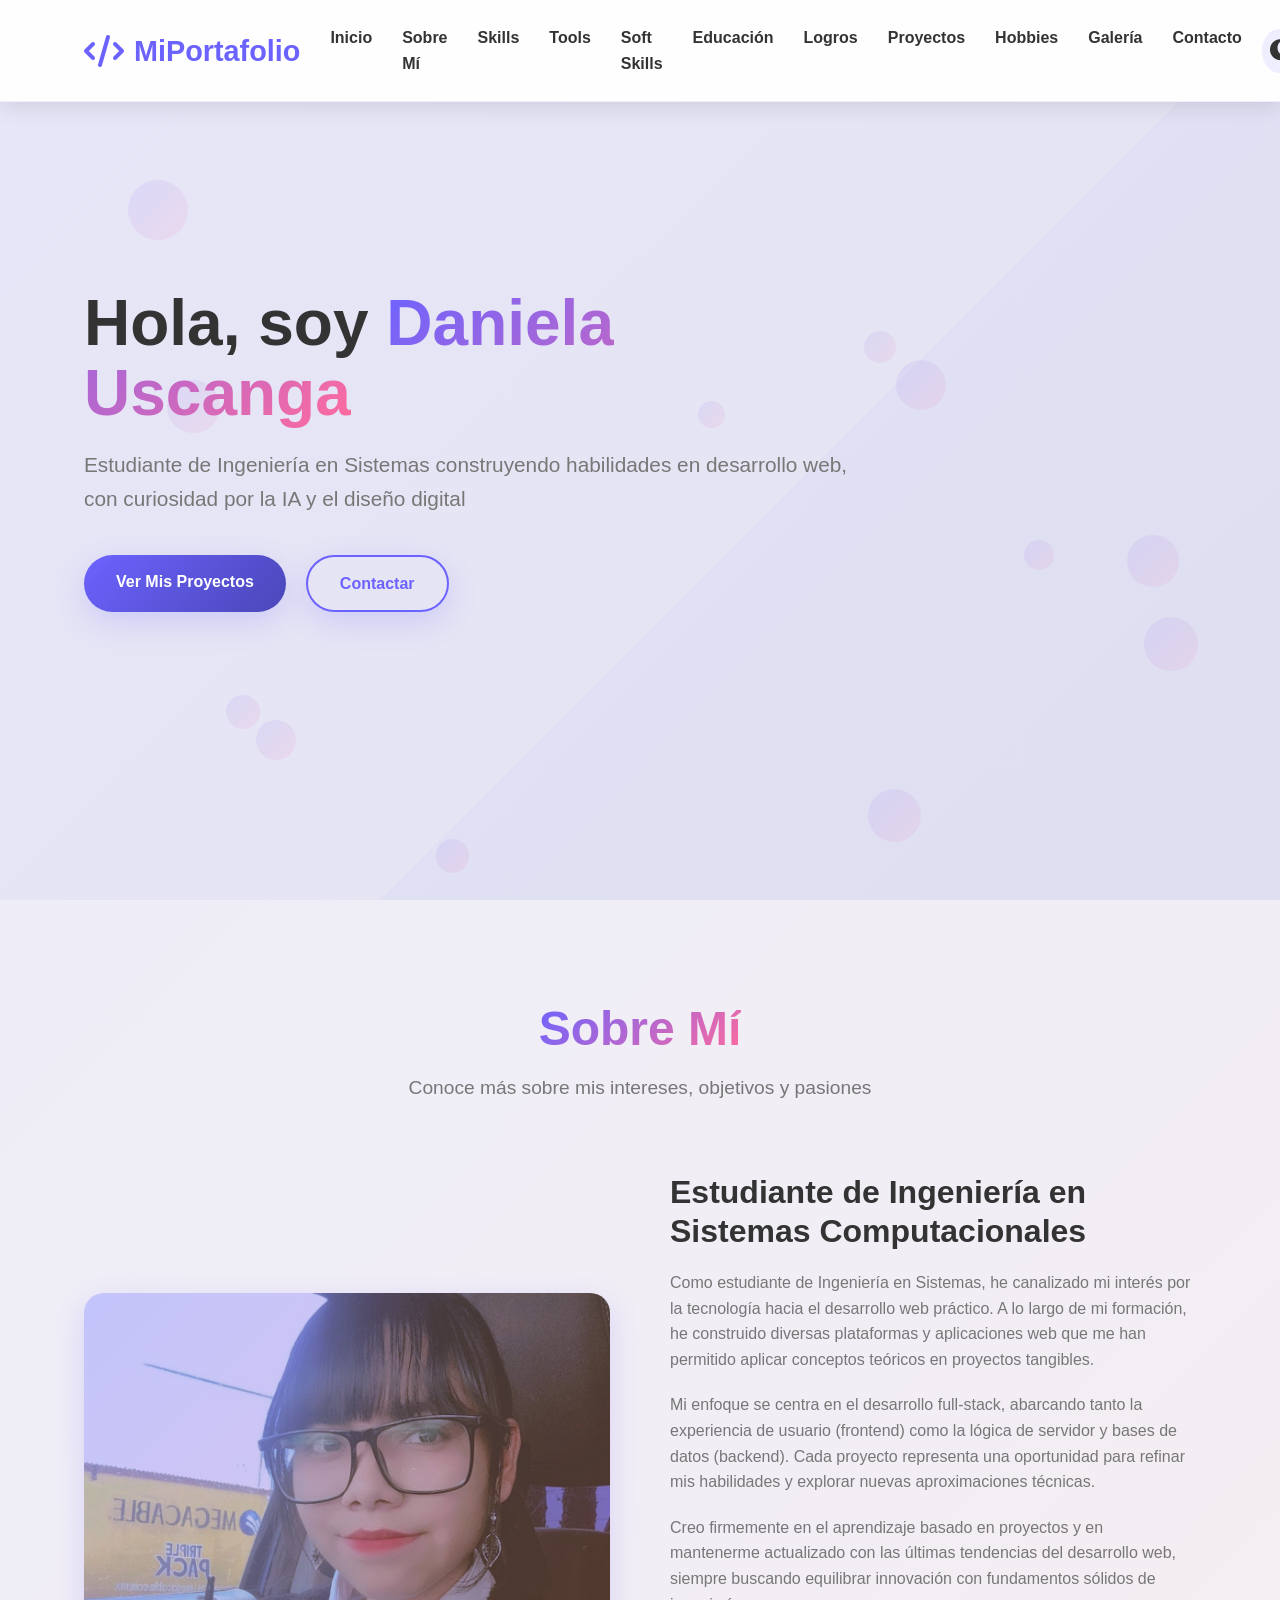
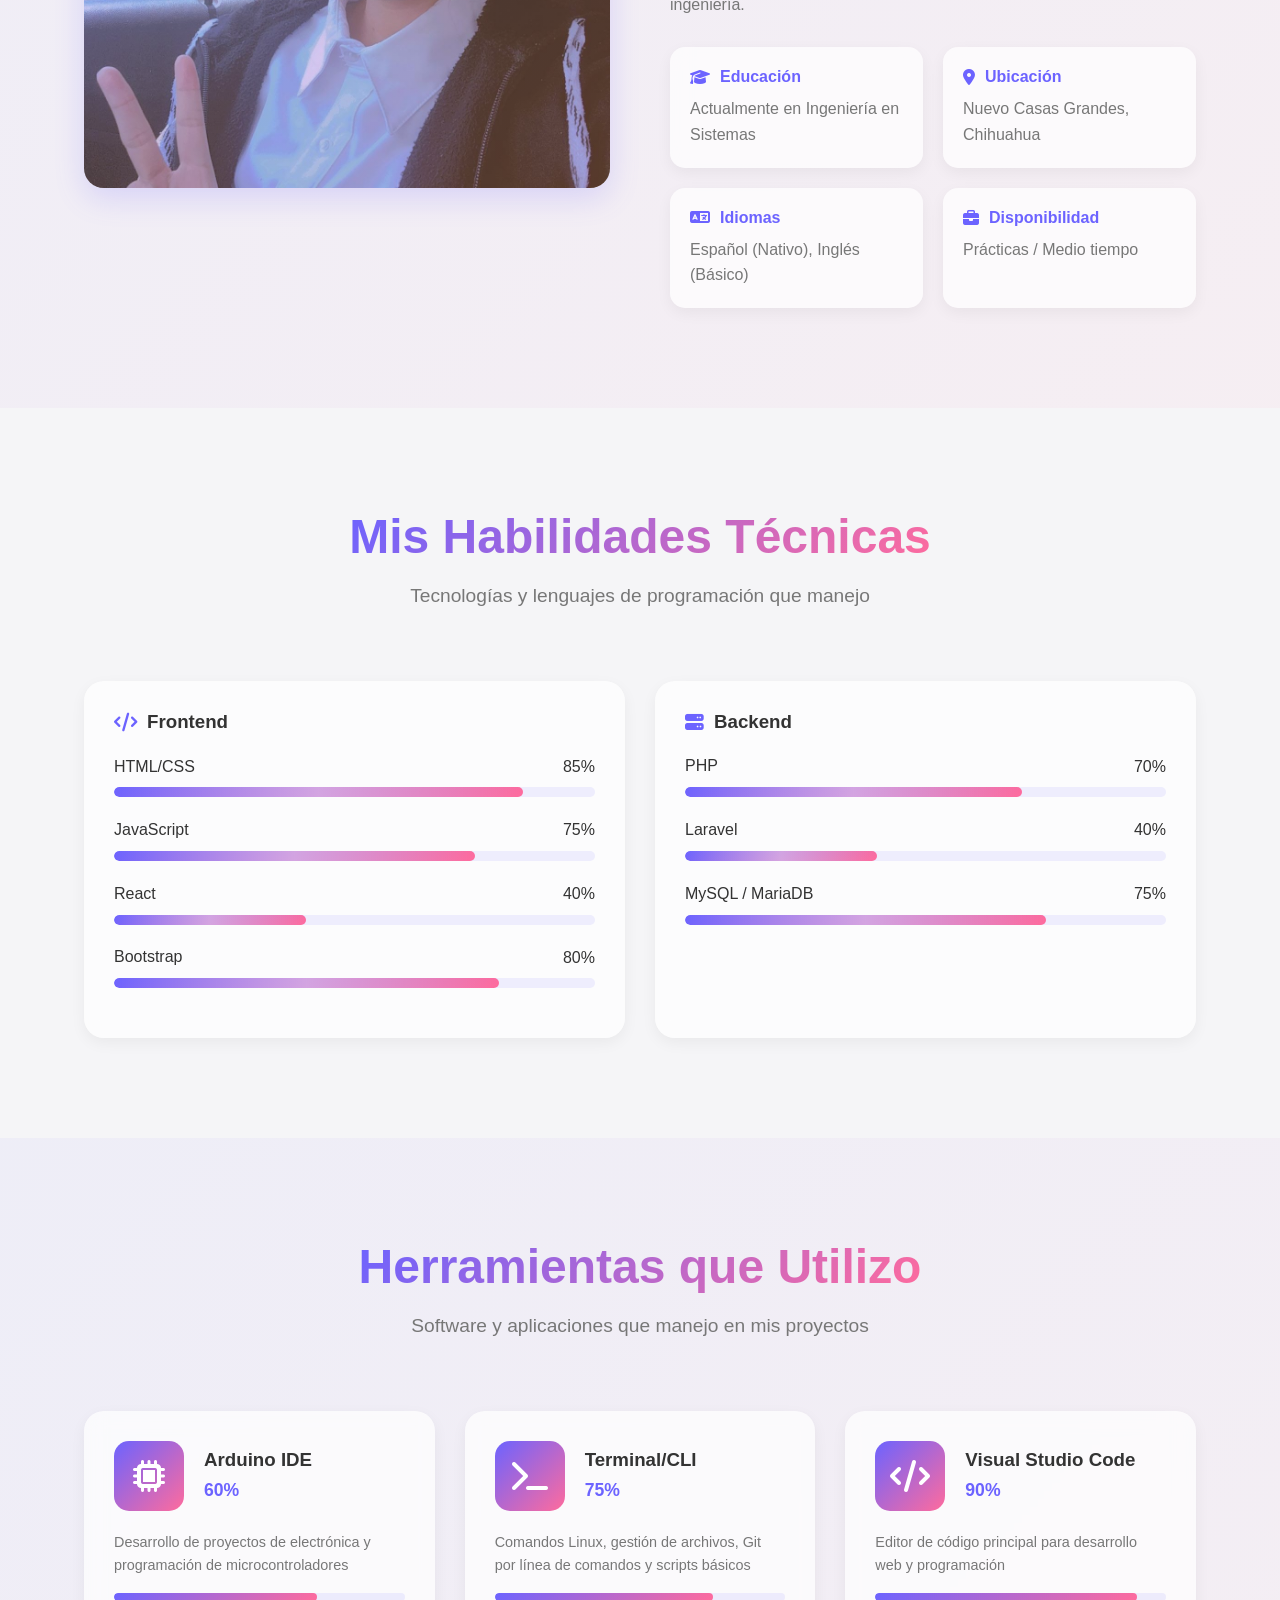
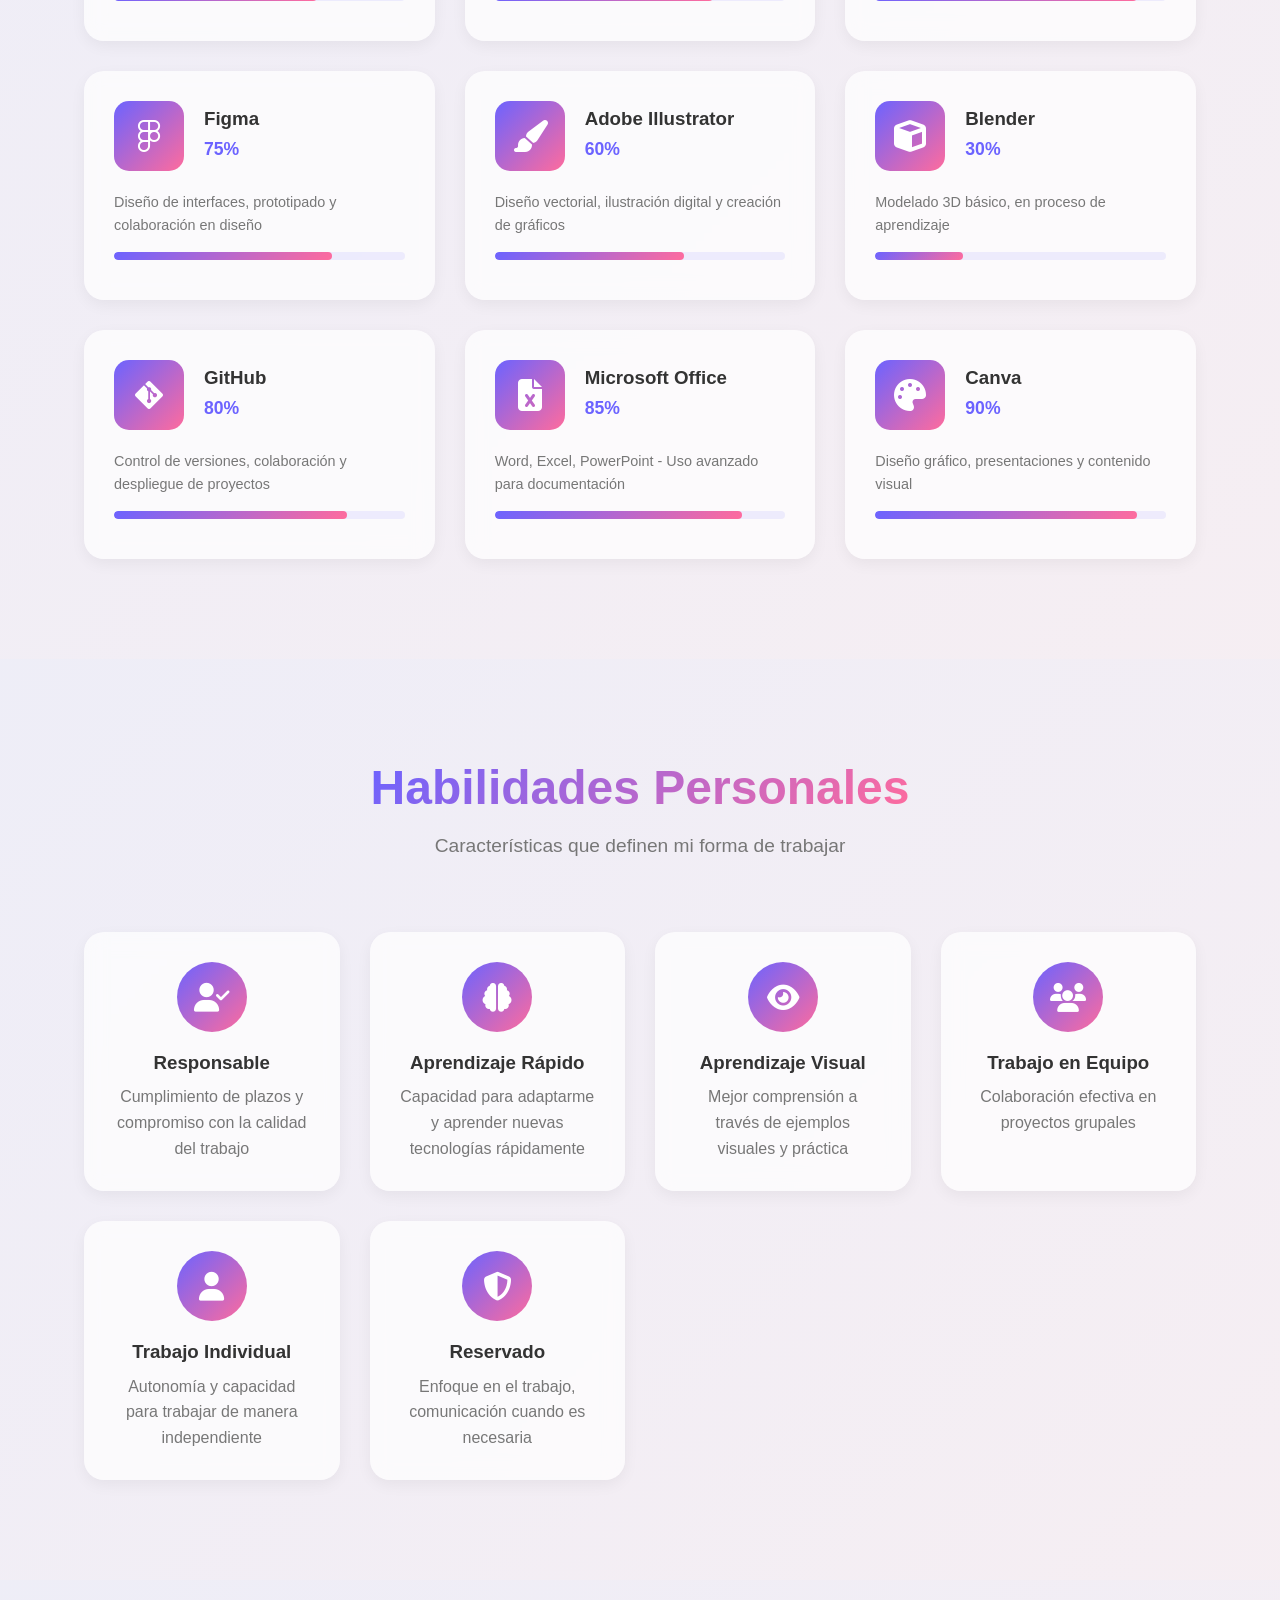
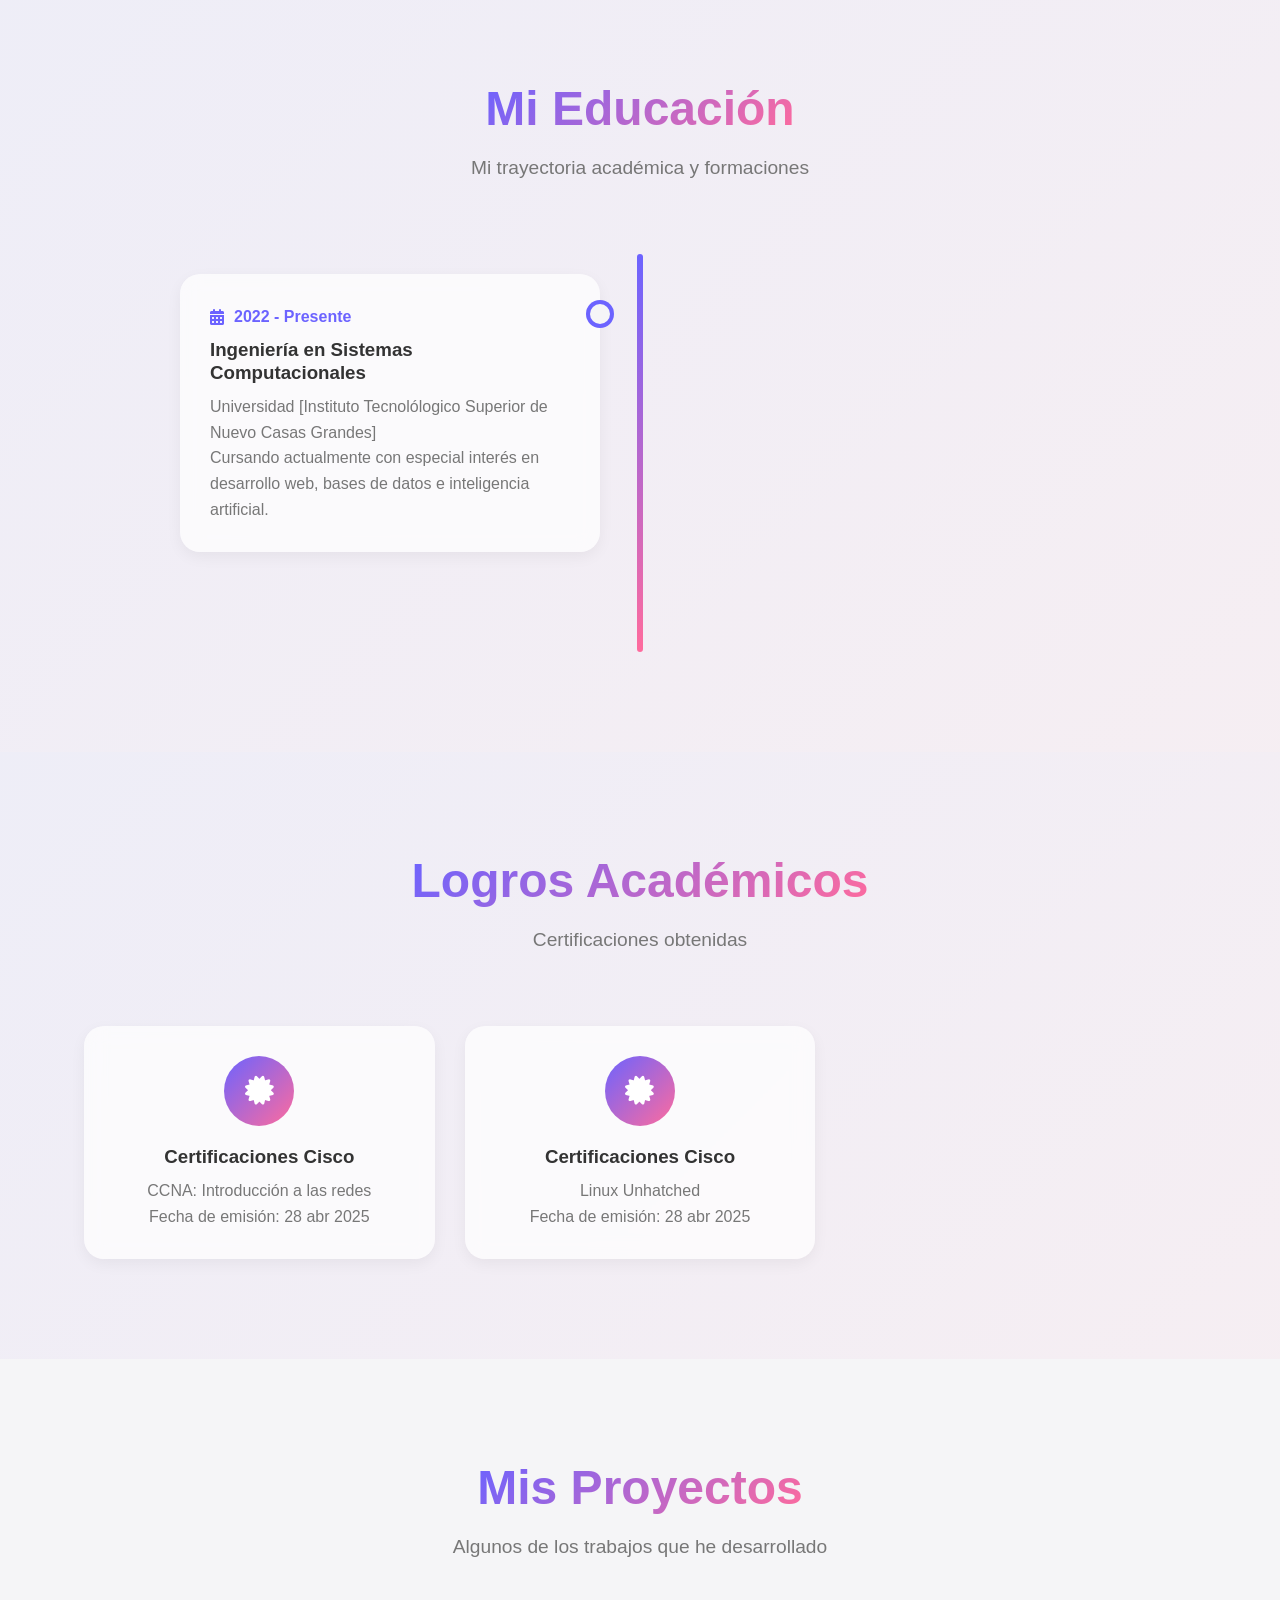
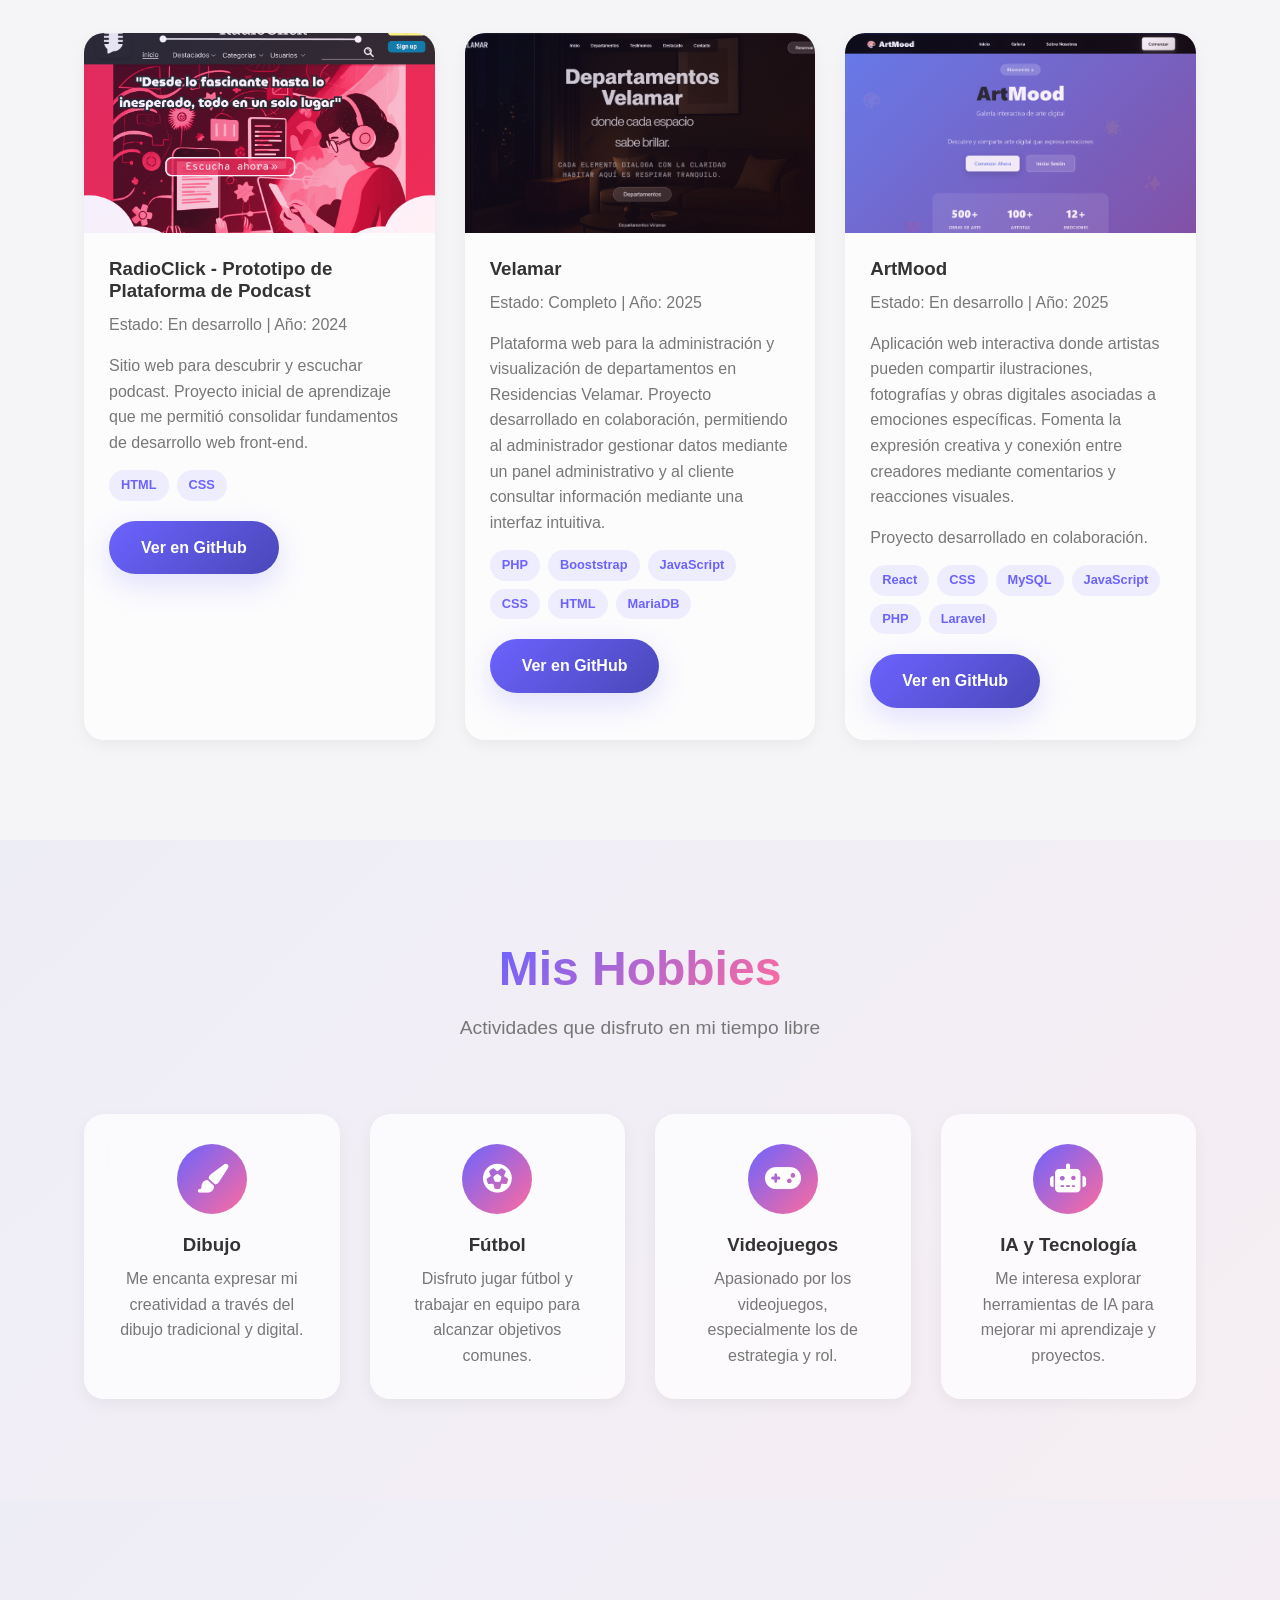
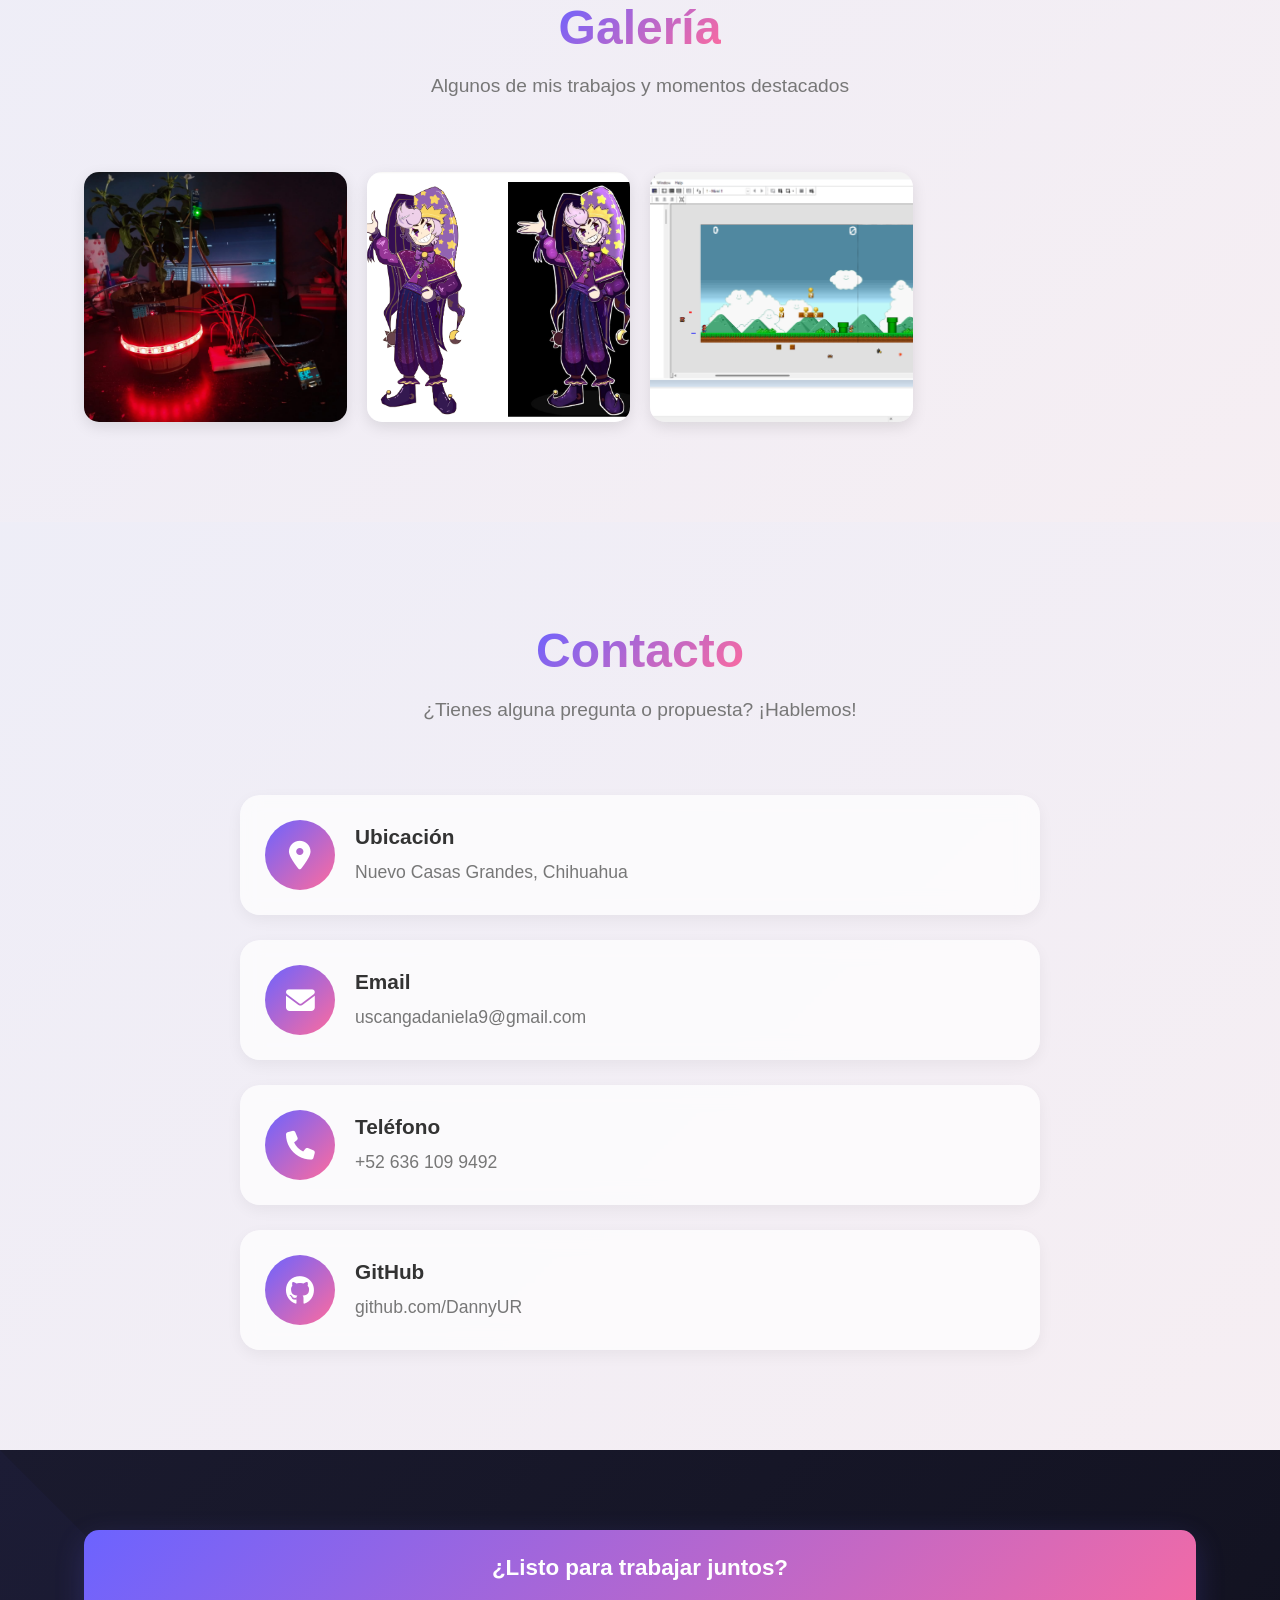
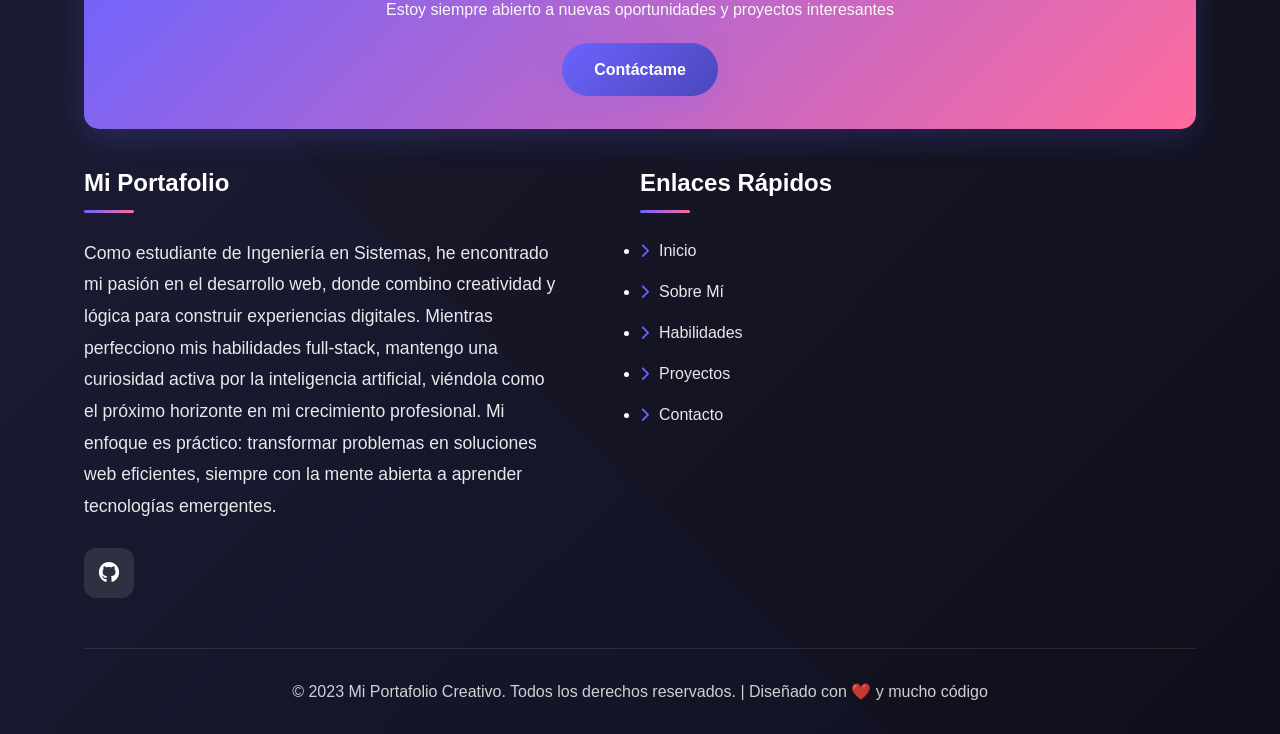
==== index.html @ 0ed35e41 "Portafolio" ====
<!DOCTYPE html>
<html lang="es">

<head>
    <meta charset="UTF-8">
    <meta name="viewport" content="width=device-width, initial-scale=1.0">
    <title>Mi Portafolio Creativo</title>
    <link rel="stylesheet" href="https://cdnjs.cloudflare.com/ajax/libs/font-awesome/6.4.0/css/all.min.css">
    <link rel="stylesheet" href="style.css">
</head>

<body data-theme="light">
    <!-- Header -->
    <header>
        <div class="container">
            <nav class="navbar">
                <a href="#inicio" class="logo">
                    <i class="fas fa-code"></i>
                    MiPortafolio
                </a>
                <div class="menu-toggle">
                    <i class="fas fa-bars"></i>
                </div>
                <ul class="nav-links">
                    <li><a href="#inicio">Inicio</a></li>
                    <li><a href="#sobre-mi">Sobre Mí</a></li>
                    <li><a href="#habilidades">Skills</a></li> 
                    <li><a href="#herramientas">Tools</a></li> 
                    <li><a href="#habilidades-personales">Soft Skills</a></li> 
                    <li><a href="#educacion">Educación</a></li>
                    <li><a href="#logros">Logros</a></li>
                    <li><a href="#proyectos">Proyectos</a></li>
                    <li><a href="#hobbies">Hobbies</a></li>
                    <li><a href="#galeria">Galería</a></li>
                    <li><a href="#contacto">Contacto</a></li>
                </ul>
                <button class="theme-toggle" id="themeToggle">
                    <i class="fas fa-moon"></i>
                </button>
            </nav>
        </div>
    </header>

    <!-- Hero Section -->
    <section id="inicio" class="hero">
        <div class="container">
            <div class="hero-content">
                <h1>Hola, soy <span>Daniela Uscanga</span></h1>
                <p>Estudiante de Ingeniería en Sistemas construyendo habilidades en desarrollo web, con curiosidad por
                    la IA y el diseño digital</p>
                <div class="hero-btns">
                    <a href="#proyectos" class="btn">Ver Mis Proyectos</a>
                    <a href="#contacto" class="btn btn-outline">Contactar</a>
                </div>
            </div>
        </div>
        <div class="floating-elements">
            <div class="floating-element"></div>
            <div class="floating-element"></div>
            <div class="floating-element"></div>
            <div class="floating-element"></div>
        </div>
    </section>

    <!-- About Section -->
    <section id="sobre-mi" class="about">
        <div class="container">
            <div class="section-title">
                <h2>Sobre Mí</h2>
                <p>Conoce más sobre mis intereses, objetivos y pasiones</p>
            </div>
            <div class="about-content">
                <div class="about-img">
                    <img src="./img/Perfil.jpeg" alt="Foto de perfil">
                </div>
                <div class="about-text">
                    <h3>Estudiante de Ingeniería en Sistemas Computacionales</h3>
                    <p>Como estudiante de Ingeniería en Sistemas, he canalizado mi interés por la tecnología
                        hacia el desarrollo web práctico. A lo largo de mi formación, he construido diversas
                        plataformas y aplicaciones web que me han permitido aplicar conceptos teóricos
                        en proyectos tangibles.</p>
                    <p>Mi enfoque se centra en el desarrollo full-stack, abarcando tanto la experiencia
                        de usuario (frontend) como la lógica de servidor y bases de datos (backend).
                        Cada proyecto representa una oportunidad para refinar mis habilidades y explorar
                        nuevas aproximaciones técnicas.</p>
                    <p>Creo firmemente en el aprendizaje basado en proyectos y en mantenerme actualizado
                        con las últimas tendencias del desarrollo web, siempre buscando equilibrar innovación
                        con fundamentos sólidos de ingeniería.</p>

                    <div class="about-details">
                        <div class="detail-item">
                            <h4><i class="fas fa-graduation-cap"></i> Educación</h4>
                            <p>Actualmente en Ingeniería en Sistemas</p>
                        </div>
                        <div class="detail-item">
                            <h4><i class="fas fa-map-marker-alt"></i> Ubicación</h4>
                            <p>Nuevo Casas Grandes, Chihuahua</p>
                        </div>
                        <div class="detail-item">
                            <h4><i class="fas fa-language"></i> Idiomas</h4>
                            <p>Español (Nativo), Inglés (Básico)</p>
                        </div>
                        <div class="detail-item">
                            <h4><i class="fas fa-briefcase"></i> Disponibilidad</h4>
                            <p>Prácticas / Medio tiempo</p>
                        </div>
                    </div>
                </div>
            </div>
        </div>
    </section>

    <!-- Skills Section -->
    <section id="habilidades" class="skills">
        <div class="container">
            <div class="section-title">
                <h2>Mis Habilidades Técnicas</h2>
                <p>Tecnologías y lenguajes de programación que manejo</p>
            </div>
            <div class="skills-content">
                <div class="skills-category">
                    <h3><i class="fas fa-code"></i> Frontend</h3>
                    <div class="skill-item">
                        <div class="skill-name">
                            <span>HTML/CSS</span>
                            <span>85%</span>
                        </div>
                        <div class="skill-bar">
                            <div class="skill-progress" data-width="85"></div>
                        </div>
                    </div>
                    <div class="skill-item">
                        <div class="skill-name">
                            <span>JavaScript</span>
                            <span>75%</span>
                        </div>
                        <div class="skill-bar">
                            <div class="skill-progress" data-width="75"></div>
                        </div>
                    </div>
                    <div class="skill-item">
                        <div class="skill-name">
                            <span>React</span>
                            <span>40%</span>
                        </div>
                        <div class="skill-bar">
                            <div class="skill-progress" data-width="40"></div>
                        </div>
                    </div>
                    <div class="skill-item">
                        <div class="skill-name">
                            <span>Bootstrap</span>
                            <span>80%</span>
                        </div>
                        <div class="skill-bar">
                            <div class="skill-progress" data-width="80"></div>
                        </div>
                    </div>
                </div>

                <div class="skills-category">
                    <h3><i class="fas fa-server"></i> Backend</h3>
                    <div class="skill-item">
                        <div class="skill-name">
                            <span>PHP</span>
                            <span>70%</span>
                        </div>
                        <div class="skill-bar">
                            <div class="skill-progress" data-width="70"></div>
                        </div>
                    </div>
                    <div class="skill-item">
                        <div class="skill-name">
                            <span>Laravel</span>
                            <span>40%</span>
                        </div>
                        <div class="skill-bar">
                            <div class="skill-progress" data-width="40"></div>
                        </div>
                    </div>
                    <div class="skill-item">
                        <div class="skill-name">
                            <span>MySQL / MariaDB</span>
                            <span>75%</span>
                        </div>
                        <div class="skill-bar">
                            <div class="skill-progress" data-width="75"></div>
                        </div>
                    </div>
                </div>
            </div>
        </div>
    </section>

    <!-- Tools Section -->
    <section id="herramientas" class="tools">
        <div class="container">
            <div class="section-title">
                <h2>Herramientas que Utilizo</h2>
                <p>Software y aplicaciones que manejo en mis proyectos</p>
            </div>
            <div class="tools-grid">

                <div class="tool-card">
                    <div class="tool-header">
                        <div class="tool-icon">
                            <i class="fas fa-microchip"></i>
                        </div>
                        <div class="tool-info">
                            <h3>Arduino IDE</h3>
                            <div class="tool-percentage">60%</div>
                        </div>
                    </div>
                    <p class="tool-description">Desarrollo de proyectos de electrónica y programación de
                        microcontroladores</p>
                    <div class="tool-skill-bar">
                        <div class="tool-skill-progress" data-width="70"></div>
                    </div>
                </div>

                <div class="tool-card">
                    <div class="tool-header">
                        <div class="tool-icon">
                            <i class="fas fa-terminal"></i>
                        </div>
                        <div class="tool-info">
                            <h3>Terminal/CLI</h3>
                            <div class="tool-percentage">75%</div>
                        </div>
                    </div>
                    <p class="tool-description">Comandos Linux, gestión de archivos, Git por línea de comandos y scripts
                        básicos</p>
                    <div class="tool-skill-bar">
                        <div class="tool-skill-progress" data-width="75"></div>
                    </div>
                </div>

                <div class="tool-card">
                    <div class="tool-header">
                        <div class="tool-icon">
                            <i class="fas fa-code"></i>
                        </div>
                        <div class="tool-info">
                            <h3>Visual Studio Code</h3>
                            <div class="tool-percentage">90%</div>
                        </div>
                    </div>
                    <p class="tool-description">Editor de código principal para desarrollo web y programación</p>
                    <div class="tool-skill-bar">
                        <div class="tool-skill-progress" data-width="90"></div>
                    </div>
                </div>

                <div class="tool-card">
                    <div class="tool-header">
                        <div class="tool-icon">
                            <i class="fab fa-figma"></i>
                        </div>
                        <div class="tool-info">
                            <h3>Figma</h3>
                            <div class="tool-percentage">75%</div>
                        </div>
                    </div>
                    <p class="tool-description">Diseño de interfaces, prototipado y colaboración en diseño</p>
                    <div class="tool-skill-bar">
                        <div class="tool-skill-progress" data-width="75"></div>
                    </div>
                </div>

                <div class="tool-card">
                    <div class="tool-header">
                        <div class="tool-icon">
                            <i class="fas fa-paint-brush"></i>
                        </div>
                        <div class="tool-info">
                            <h3>Adobe Illustrator</h3>
                            <div class="tool-percentage">60%</div>
                        </div>
                    </div>
                    <p class="tool-description">Diseño vectorial, ilustración digital y creación de gráficos</p>
                    <div class="tool-skill-bar">
                        <div class="tool-skill-progress" data-width="65"></div>
                    </div>
                </div>

                <div class="tool-card">
                    <div class="tool-header">
                        <div class="tool-icon">
                            <i class="fas fa-cube"></i>
                        </div>
                        <div class="tool-info">
                            <h3>Blender</h3>
                            <div class="tool-percentage">30%</div>
                        </div>
                    </div>
                    <p class="tool-description">Modelado 3D básico, en proceso de aprendizaje</p>
                    <div class="tool-skill-bar">
                        <div class="tool-skill-progress" data-width="30"></div>
                    </div>
                </div>

                <div class="tool-card">
                    <div class="tool-header">
                        <div class="tool-icon">
                            <i class="fab fa-git-alt"></i>
                        </div>
                        <div class="tool-info">
                            <h3>GitHub</h3>
                            <div class="tool-percentage">80%</div>
                        </div>
                    </div>
                    <p class="tool-description">Control de versiones, colaboración y despliegue de proyectos</p>
                    <div class="tool-skill-bar">
                        <div class="tool-skill-progress" data-width="80"></div>
                    </div>
                </div>

                <div class="tool-card">
                    <div class="tool-header">
                        <div class="tool-icon">
                            <i class="fas fa-file-excel"></i>
                        </div>
                        <div class="tool-info">
                            <h3>Microsoft Office</h3>
                            <div class="tool-percentage">85%</div>
                        </div>
                    </div>
                    <p class="tool-description">Word, Excel, PowerPoint - Uso avanzado para documentación</p>
                    <div class="tool-skill-bar">
                        <div class="tool-skill-progress" data-width="85"></div>
                    </div>
                </div>

                <div class="tool-card">
                    <div class="tool-header">
                        <div class="tool-icon">
                            <i class="fas fa-palette"></i>
                        </div>
                        <div class="tool-info">
                            <h3>Canva</h3>
                            <div class="tool-percentage">90%</div>
                        </div>
                    </div>
                    <p class="tool-description">Diseño gráfico, presentaciones y contenido visual</p>
                    <div class="tool-skill-bar">
                        <div class="tool-skill-progress" data-width="90"></div>
                    </div>
                </div>
            </div>
        </div>
    </section>

    <!-- Personal Skills Section -->
    <section id="habilidades-personales" class="personal-skills">
        <div class="container">
            <div class="section-title">
                <h2>Habilidades Personales</h2>
                <p>Características que definen mi forma de trabajar</p>
            </div>
            <div class="personal-skills-grid">
                <div class="personal-skill-card">
                    <div class="personal-skill-icon">
                        <i class="fas fa-user-check"></i>
                    </div>
                    <h3>Responsable</h3>
                    <p>Cumplimiento de plazos y compromiso con la calidad del trabajo</p>
                </div>
                <div class="personal-skill-card">
                    <div class="personal-skill-icon">
                        <i class="fas fa-brain"></i>
                    </div>
                    <h3>Aprendizaje Rápido</h3>
                    <p>Capacidad para adaptarme y aprender nuevas tecnologías rápidamente</p>
                </div>
                <div class="personal-skill-card">
                    <div class="personal-skill-icon">
                        <i class="fas fa-eye"></i>
                    </div>
                    <h3>Aprendizaje Visual</h3>
                    <p>Mejor comprensión a través de ejemplos visuales y práctica</p>
                </div>
                <div class="personal-skill-card">
                    <div class="personal-skill-icon">
                        <i class="fas fa-users"></i>
                    </div>
                    <h3>Trabajo en Equipo</h3>
                    <p>Colaboración efectiva en proyectos grupales</p>
                </div>
                <div class="personal-skill-card">
                    <div class="personal-skill-icon">
                        <i class="fas fa-user"></i>
                    </div>
                    <h3>Trabajo Individual</h3>
                    <p>Autonomía y capacidad para trabajar de manera independiente</p>
                </div>
                <div class="personal-skill-card">
                    <div class="personal-skill-icon">
                        <i class="fas fa-shield-alt"></i>
                    </div>
                    <h3>Reservado</h3>
                    <p>Enfoque en el trabajo, comunicación cuando es necesaria</p>
                </div>
            </div>
        </div>
    </section>

    <!-- Education Section -->
    <section id="educacion" class="education">
        <div class="container">
            <div class="section-title">
                <h2>Mi Educación</h2>
                <p>Mi trayectoria académica y formaciones</p>
            </div>
            <div class="timeline">
                <div class="timeline-item">
                    <div class="timeline-content">
                        <div class="timeline-date"><i class="fas fa-calendar-alt"></i> 2022 - Presente</div>
                        <h3>Ingeniería en Sistemas Computacionales</h3>
                        <p>Universidad [Instituto Tecnolólogico Superior de Nuevo Casas Grandes]</p>
                        <p>Cursando actualmente con especial interés en desarrollo web, bases de datos
                            e inteligencia artificial.</p>
                    </div>
                </div>
                <div class="timeline-item">

                </div>
                <div class="timeline-item">

                </div>
            </div>
        </div>
    </section>

    <!-- Academic Achievements Section -->
    <section id="logros" class="achievements">
        <div class="container">
            <div class="section-title">
                <h2>Logros Académicos</h2>
                <p>Certificaciones obtenidas</p>
            </div>
            <div class="achievements-grid">
                <div class="achievement-card">
                    <div class="achievement-icon">
                        <i class="fas fa-certificate"></i>
                    </div>
                    <h3>Certificaciones Cisco</h3>
                    <p>CCNA: Introducción a las redes</p>
                    <p>Fecha de emisión: 28 abr 2025</p>
                </div>
                <div class="achievement-card">
                    <div class="achievement-icon">
                        <i class="fas fa-certificate"></i>
                    </div>
                    <h3>Certificaciones Cisco</h3>
                    <p>Linux Unhatched</p>
                    <p>Fecha de emisión: 28 abr 2025</p>
                </div>
            </div>
        </div>
    </section>

    <!-- Projects Section -->
    <section id="proyectos" class="projects">
        <div class="container">
            <div class="section-title">
                <h2>Mis Proyectos</h2>
                <p>Algunos de los trabajos que he desarrollado</p>
            </div>
            <div class="projects-grid">
                <div class="project-card">
                    <div class="project-img">
                        <img src="./img/RadioClick.png" alt="Proyecto 1">
                    </div>
                    <div class="project-content">
                        <h3>RadioClick - Prototipo de Plataforma de Podcast</h3>
                        <p>Estado: En desarrollo | Año: 2024</p>
                        <p>Sitio web para descubrir y escuchar podcast. Proyecto inicial de aprendizaje que me permitió
                            consolidar fundamentos de desarrollo web front-end.</p>
                        <div class="project-tags">
                            <span class="project-tag">HTML</span>
                            <span class="project-tag">CSS</span>
                        </div>
                        <a href="https://github.com/DannyUR/RadioClick" class="btn">Ver en GitHub</a>
                    </div>
                </div>
                <div class="project-card">
                    <div class="project-img">
                        <img src="./img/Velamar.png" alt="Proyecto 2">
                    </div>
                    <div class="project-content">
                        <h3>Velamar</h3>
                        <p>Estado: Completo | Año: 2025 </p>
                        <p>Plataforma web para la administración y visualización de departamentos en Residencias
                            Velamar.
                            Proyecto desarrollado en colaboración, permitiendo al administrador gestionar datos mediante
                            un panel
                            administrativo
                            y al cliente consultar información mediante una interfaz intuitiva.
                        </p>
                        <div class="project-tags">
                            <span class="project-tag">PHP</span>
                            <span class="project-tag">Booststrap</span>
                            <span class="project-tag">JavaScript</span>
                            <span class="project-tag">CSS</span>
                            <span class="project-tag">HTML</span>
                            <span class="project-tag">MariaDB</span>
                        </div>
                        <a href="https://github.com/MagdielD901/velamar" class="btn">Ver en GitHub</a>
                    </div>
                </div>
                <div class="project-card">
                    <div class="project-img">
                        <img src="./img/ArtMood.png" alt="Proyecto 3">
                    </div>
                    <div class="project-content">
                        <h3>ArtMood</h3>
                        <p>Estado: En desarrollo | Año: 2025 </p>
                        <p>Aplicación web interactiva donde artistas pueden compartir ilustraciones, fotografías y obras
                            digitales asociadas a emociones específicas. Fomenta la expresión creativa y conexión entre
                            creadores mediante comentarios y reacciones visuales.</p>
                        <p>Proyecto desarrollado en colaboración.</p>
                        <div class="project-tags">
                            <span class="project-tag">React</span>
                            <span class="project-tag">CSS</span>
                            <span class="project-tag">MySQL</span>
                            <span class="project-tag">JavaScript</span>
                            <span class="project-tag">PHP</span>
                            <span class="project-tag">Laravel</span>
                        </div>
                        <a href="https://github.com/DannyUR/ArtMood" class="btn">Ver en GitHub</a>
                    </div>
                </div>
            </div>
        </div>
    </section>

    <!-- Hobbies Section -->
    <section id="hobbies" class="hobbies">
        <div class="container">
            <div class="section-title">
                <h2>Mis Hobbies</h2>
                <p>Actividades que disfruto en mi tiempo libre</p>
            </div>
            <div class="hobbies-grid">
                <div class="hobby-card">
                    <div class="hobby-icon">
                        <i class="fas fa-paint-brush"></i>
                    </div>
                    <h3>Dibujo</h3>
                    <p>Me encanta expresar mi creatividad a través del dibujo tradicional y digital.</p>
                </div>
                <div class="hobby-card">
                    <div class="hobby-icon">
                        <i class="fas fa-futbol"></i>
                    </div>
                    <h3>Fútbol</h3>
                    <p>Disfruto jugar fútbol y trabajar en equipo para alcanzar objetivos comunes.</p>
                </div>
                <div class="hobby-card">
                    <div class="hobby-icon">
                        <i class="fas fa-gamepad"></i>
                    </div>
                    <h3>Videojuegos</h3>
                    <p>Apasionado por los videojuegos, especialmente los de estrategia y rol.</p>
                </div>
                <div class="hobby-card">
                    <div class="hobby-icon">
                        <i class="fas fa-robot"></i>
                    </div>
                    <h3>IA y Tecnología</h3>
                    <p>Me interesa explorar herramientas de IA para mejorar mi aprendizaje y proyectos.</p>
                </div>
            </div>
        </div>
    </section>

    <!-- Gallery Section -->
    <section id="galeria" class="gallery">
        <div class="container">
            <div class="section-title">
                <h2>Galería</h2>
                <p>Algunos de mis trabajos y momentos destacados</p>
            </div>
            <div class="gallery-grid">
                <div class="gallery-item">
                    <img src="./img/MacetaInteligente.png" alt="Proyecto 1">
                    <div class="gallery-overlay">
                        <h3>Maceta Inteligente</h3>
                        <p>Prototipo de maceta inteligente con Arduino</p>
                    </div>
                </div>
                <div class="gallery-item">
                    <img src="./img/AdobeIllustrator.png" alt="Proyecto 2">
                    <div class="gallery-overlay">
                        <h3>Adobe Illustrator</h3>
                        <p>Vectoriza tu Personaje Favorito en Adobe Illustrator</p>
                    </div>
                </div>
                <div class="gallery-item">
                    <img src="./img/Plataforma.png" alt="Proyecto 3">
                    <div class="gallery-overlay">
                        <h3>Clickteam Fusion 2.5 developer</h3>
                        <p>Crear un Juego de Plataforma con Fusion 2.5</p>
                    </div>
                </div>
            </div>
        </div>
    </section>

    <!-- Contact Section -->
    <section id="contacto" class="contact">
        <div class="container">
            <div class="section-title">
                <h2>Contacto</h2>
                <p>¿Tienes alguna pregunta o propuesta? ¡Hablemos!</p>
            </div>
            <div class="contact-content">
                <div class="contact-info">
                    <div class="contact-item">
                        <div class="contact-icon">
                            <i class="fas fa-map-marker-alt"></i>
                        </div>
                        <div class="contact-details">
                            <h3>Ubicación</h3>
                            <p>Nuevo Casas Grandes, Chihuahua</p>
                        </div>
                    </div>
                    <div class="contact-item">
                        <div class="contact-icon">
                            <i class="fas fa-envelope"></i>
                        </div>
                        <div class="contact-details">
                            <h3>Email</h3>
                            <p>uscangadaniela9@gmail.com</p>
                        </div>
                    </div>
                    <div class="contact-item">
                        <div class="contact-icon">
                            <i class="fas fa-phone"></i>
                        </div>
                        <div class="contact-details">
                            <h3>Teléfono</h3>
                            <p>+52 636 109 9492</p>
                        </div>
                    </div>
                    <div class="contact-item">
                        <div class="contact-icon">
                            <i class="fab fa-github"></i>
                        </div>
                        <div class="contact-details">
                            <h3>GitHub</h3>
                            <p>github.com/DannyUR</p>
                        </div>
                    </div>
                </div>
            </div>
        </div>
    </section>

    <!-- Footer - Nuevo Diseño -->
    <footer>
        <div class="container">
            <div class="footer-cta">
                <h3>¿Listo para trabajar juntos?</h3>
                <p>Estoy siempre abierto a nuevas oportunidades y proyectos interesantes</p>
                <a href="#contacto" class="btn">Contáctame</a>
            </div>

            <div class="footer-content">
                <div class="footer-column footer-about">
                    <h3>Mi Portafolio</h3>
                    <p>Como estudiante de Ingeniería en Sistemas, he encontrado mi pasión en el desarrollo web,
                        donde combino creatividad y lógica para construir experiencias digitales.
                        Mientras perfecciono mis habilidades full-stack, mantengo una curiosidad activa
                        por la inteligencia artificial, viéndola como el próximo horizonte en mi crecimiento
                        profesional.

                        Mi enfoque es práctico: transformar problemas en soluciones web eficientes,
                        siempre con la mente abierta a aprender tecnologías emergentes.</p>
                    <div class="social-links">
                        <a href="https://github.com/DannyUR" class="social-link"><i class="fab fa-github"></i></a>
                    </div>
                </div>

                <div class="footer-column">
                    <h3>Enlaces Rápidos</h3>
                    <ul class="footer-links">
                        <li><a href="#inicio"><i class="fas fa-chevron-right"></i> Inicio</a></li>
                        <li><a href="#sobre-mi"><i class="fas fa-chevron-right"></i> Sobre Mí</a></li>
                        <li><a href="#habilidades"><i class="fas fa-chevron-right"></i> Habilidades</a></li>
                        <li><a href="#proyectos"><i class="fas fa-chevron-right"></i> Proyectos</a></li>
                        <li><a href="#contacto"><i class="fas fa-chevron-right"></i> Contacto</a></li>
                    </ul>
                </div>
            </div>

            <div class="copyright">
                <p>&copy; 2023 Mi Portafolio Creativo. Todos los derechos reservados. | Diseñado con ❤️ y mucho código
                </p>
            </div>
        </div>
    </footer>

    <script src="script.js"></script>
</body>

</html>
---- style.css ----
:root {
    --primary: #6C63FF;
    --primary-light: #8A84FF;
    --primary-dark: #5752D4;
    --secondary: #4A47B8;
    --accent: #FF6B9D;
    --dark: #1A1A2E;
    --darker: #0F0F1B;
    --light: #F5F5F7;
    --text: #333;
    --text-light: #777;
    --transition: all 0.4s cubic-bezier(0.175, 0.885, 0.32, 1.275);
    --shadow: 0 10px 30px rgba(108, 99, 255, 0.2);
    --glow: 0 0 20px rgba(108, 99, 255, 0.4);
}

[data-theme="dark"] {
    --light: #1A1A2E;
    --dark: #F5F5F7;
    --darker: #E5E5E7;
    --text: #F5F5F7;
    --text-light: #B8B8B8;
    --shadow: 0 10px 30px rgba(0, 0, 0, 0.3);
}

* {
    margin: 0;
    padding: 0;
    box-sizing: border-box;
}

html {
    scroll-behavior: smooth;
}

body {
    font-family: 'Segoe UI', Tahoma, Geneva, Verdana, sans-serif;
    line-height: 1.6;
    color: var(--text);
    background-color: var(--light);
    overflow-x: hidden;
    transition: background-color 0.5s ease, color 0.5s ease;
}

.container {
    width: 90%;
    max-width: 1200px;
    margin: 0 auto;
    padding: 0 20px;
}

section {
    padding: 100px 0;
    position: relative;
}

h1, h2, h3, h4 {
    font-weight: 700;
    line-height: 1.2;
}

.btn {
    display: inline-block;
    padding: 14px 32px;
    background: linear-gradient(135deg, var(--primary), var(--secondary));
    color: white;
    border: none;
    border-radius: 50px;
    font-weight: 600;
    cursor: pointer;
    transition: var(--transition);
    text-decoration: none;
    box-shadow: var(--shadow);
    position: relative;
    overflow: hidden;
}

.btn:hover {
    transform: translateY(-5px);
    box-shadow: 0 15px 30px rgba(108, 99, 255, 0.4);
}

.btn::after {
    content: '';
    position: absolute;
    top: 0;
    left: 0;
    width: 100%;
    height: 100%;
    background: linear-gradient(135deg, var(--primary-light), var(--primary-dark));
    opacity: 0;
    transition: var(--transition);
    z-index: -1;
}

.btn:hover::after {
    opacity: 1;
}

.section-title {
    text-align: center;
    margin-bottom: 70px;
    position: relative;
}

.section-title h2 {
    font-size: 3rem;
    margin-bottom: 15px;
    background: linear-gradient(135deg, var(--primary), var(--accent));
    -webkit-background-clip: text;
    -webkit-text-fill-color: transparent;
    display: inline-block;
}

.section-title p {
    font-size: 1.2rem;
    color: var(--text-light);
    max-width: 600px;
    margin: 0 auto;
}

/* Header Mejorado */
header {
    position: fixed;
    top: 0;
    left: 0;
    width: 100%;
    z-index: 1000;
    background-color: rgba(255, 255, 255, 0.98);
    backdrop-filter: blur(10px);
    box-shadow: 0 5px 20px rgba(0, 0, 0, 0.1);
    transition: var(--transition);
    border-bottom: 1px solid rgba(108, 99, 255, 0.1);
}

[data-theme="dark"] header {
    background-color: rgba(30, 30, 50, 0.98) !important;
    border-bottom: 1px solid rgba(108, 99, 255, 0.2);
}

[data-theme="dark"] .navbar {
    color: var(--text) !important;
}

[data-theme="dark"] .nav-links a {
    color: var(--text) !important;
}

[data-theme="dark"] .nav-links a:hover {
    color: var(--primary) !important;
}

[data-theme="dark"] .theme-toggle {
    color: var(--text) !important;
    background: rgba(108, 99, 255, 0.2);
}

[data-theme="dark"] .logo {
    color: var(--primary) !important;
}

.navbar {
    display: flex;
    justify-content: space-between;
    align-items: center;
    padding: 20px 0;
}

.logo {
    font-size: 1.8rem;
    font-weight: 700;
    color: var(--primary);
    display: flex;
    align-items: center;
    text-decoration: none;
}

.logo i {
    margin-right: 10px;
    font-size: 2rem;
}

.nav-links {
    display: flex;
    list-style: none;
}

.nav-links li {
    margin-left: 30px;
}

.nav-links a {
    font-weight: 600;
    transition: var(--transition);
    position: relative;
    padding: 5px 0;
    color: var(--text);
    text-decoration: none; /* Quitar subrayado */
    display: inline-block;
}

.nav-links a:hover {
    color: var(--primary);
    transform: translateY(-2px);
}

.nav-links a::after {
    content: '';
    position: absolute;
    bottom: 0;
    left: 0;
    width: 0;
    height: 2px;
    background: linear-gradient(135deg, var(--primary), var(--accent));
    transition: var(--transition);
    border-radius: 2px;
}

.nav-links a:hover::after {
    width: 100%;
}

.theme-toggle {
    background: none;
    border: none;
    color: var(--text);
    font-size: 1.5rem;
    cursor: pointer;
    transition: var(--transition);
    margin-left: 20px;
    padding: 8px;
    border-radius: 50%;
    background: rgba(108, 99, 255, 0.1);
}

.theme-toggle:hover {
    color: var(--primary);
    transform: rotate(30deg);
    background: rgba(108, 99, 255, 0.2);
}

.menu-toggle {
    display: none;
    font-size: 1.5rem;
    cursor: pointer;
    color: var(--text);
    background: none;
    border: none;
    padding: 5px;
}

/* Hero Section */
.hero {
    height: 100vh;
    display: flex;
    align-items: center;
    position: relative;
    overflow: hidden;
    background: linear-gradient(135deg, rgba(108, 99, 255, 0.1) 0%, rgba(74, 71, 184, 0.1) 100%);
}

.hero::before {
    content: '';
    position: absolute;
    top: 0;
    left: 0;
    width: 100%;
    height: 100%;
    background: url('data:image/svg+xml,<svg xmlns="http://www.w3.org/2000/svg" viewBox="0 0 1000 1000"><polygon fill="%236C63FF" fill-opacity="0.03" points="0,1000 1000,0 1000,1000"/></svg>');
    background-size: cover;
    z-index: -1;
}

.hero-content {
    max-width: 800px;
    position: relative;
    z-index: 1;
}

.hero h1 {
    font-size: 4rem;
    margin-bottom: 20px;
    line-height: 1.1;
}

.hero h1 span {
    background: linear-gradient(135deg, var(--primary), var(--accent));
    -webkit-background-clip: text;
    -webkit-text-fill-color: transparent;
}

.hero p {
    font-size: 1.3rem;
    margin-bottom: 40px;
    color: var(--text-light);
}

.hero-btns {
    display: flex;
    gap: 20px;
}

.btn-outline {
    background: transparent;
    border: 2px solid var(--primary);
    color: var(--primary);
}

.btn-outline:hover {
    background: var(--primary);
    color: white;
}

.floating-elements {
    position: absolute;
    top: 0;
    left: 0;
    width: 100%;
    height: 100%;
    pointer-events: none;
    z-index: 0;
}

.floating-element {
    position: absolute;
    width: 40px;
    height: 40px;
    background: linear-gradient(135deg, var(--primary), var(--accent));
    border-radius: 50%;
    opacity: 0.1;
    animation: float 15s infinite linear;
}

.floating-element:nth-child(1) {
    top: 20%;
    left: 10%;
    animation-delay: 0s;
    width: 60px;
    height: 60px;
}

.floating-element:nth-child(2) {
    top: 60%;
    left: 80%;
    animation-delay: 2s;
    width: 30px;
    height: 30px;
}

.floating-element:nth-child(3) {
    top: 40%;
    left: 70%;
    animation-delay: 4s;
    width: 50px;
    height: 50px;
}

.floating-element:nth-child(4) {
    top: 80%;
    left: 20%;
    animation-delay: 6s;
    width: 40px;
    height: 40px;
}

@keyframes float {
    0% {
        transform: translateY(0) rotate(0deg);
    }
    50% {
        transform: translateY(-20px) rotate(180deg);
    }
    100% {
        transform: translateY(0) rotate(360deg);
    }
}

/* About Section */
.about {
    background: linear-gradient(135deg, rgba(108, 99, 255, 0.05) 0%, rgba(255, 107, 157, 0.05) 100%);
}

.about-content {
    display: grid;
    grid-template-columns: 1fr 1fr;
    gap: 60px;
    align-items: center;
}

.about-img {
    border-radius: 20px;
    overflow: hidden;
    box-shadow: var(--shadow);
    position: relative;
}

.about-img::before {
    content: '';
    position: absolute;
    top: 0;
    left: 0;
    width: 100%;
    height: 100%;
    background: linear-gradient(135deg, var(--primary), var(--accent));
    opacity: 0.2;
    z-index: 1;
}

.about-img img {
    width: 100%;
    height: auto;
    display: block;
    transition: var(--transition);
}

.about-img:hover img {
    transform: scale(1.05);
}

.about-text h3 {
    font-size: 2rem;
    margin-bottom: 20px;
    color: var(--text);
}

.about-text p {
    margin-bottom: 20px;
    color: var(--text-light);
}

.about-details {
    display: grid;
    grid-template-columns: repeat(2, 1fr);
    gap: 20px;
    margin-top: 30px;
}

.detail-item {
    background: rgba(255, 255, 255, 0.7);
    padding: 20px;
    border-radius: 15px;
    box-shadow: 0 5px 15px rgba(0, 0, 0, 0.05);
    transition: var(--transition);
    backdrop-filter: blur(10px);
}

[data-theme="dark"] .detail-item {
    background: rgba(26, 26, 46, 0.7);
}

.detail-item:hover {
    transform: translateY(-5px);
    box-shadow: var(--shadow);
}

.detail-item h4 {
    margin-bottom: 10px;
    color: var(--primary);
    display: flex;
    align-items: center;
    gap: 10px;
}

.detail-item p {
    color: var(--text-light);
    margin: 0;
}

/* Skills Section */
.skills-content {
    display: grid;
    grid-template-columns: repeat(auto-fit, minmax(300px, 1fr));
    gap: 30px;
}

.skills-category {
    background: rgba(255, 255, 255, 0.7);
    padding: 30px;
    border-radius: 20px;
    box-shadow: 0 5px 15px rgba(0, 0, 0, 0.05);
    transition: var(--transition);
    backdrop-filter: blur(10px);
}

[data-theme="dark"] .skills-category {
    background: rgba(26, 26, 46, 0.7);
}

.skills-category:hover {
    transform: translateY(-10px);
    box-shadow: var(--shadow);
}

.skills-category h3 {
    margin-bottom: 20px;
    color: var(--text);
    display: flex;
    align-items: center;
    gap: 10px;
}

.skills-category h3 i {
    color: var(--primary);
}

.skill-item {
    margin-bottom: 20px;
}

.skill-name {
    display: flex;
    justify-content: space-between;
    margin-bottom: 8px;
}

.skill-bar {
    height: 10px;
    background-color: rgba(108, 99, 255, 0.1);
    border-radius: 10px;
    overflow: hidden;
}

.skill-progress {
    height: 100%;
    background: linear-gradient(135deg, var(--primary), var(--accent));
    border-radius: 10px;
    width: 0;
    transition: width 1.5s ease;
    position: relative;
}

.skill-progress::after {
    content: '';
    position: absolute;
    top: 0;
    left: 0;
    width: 100%;
    height: 100%;
    background: linear-gradient(90deg, transparent, rgba(255, 255, 255, 0.4), transparent);
    animation: shine 2s infinite;
}

@keyframes shine {
    0% {
        transform: translateX(-100%);
    }
    100% {
        transform: translateX(100%);
    }
}

/* Tools Section */
.tools {
    background: linear-gradient(135deg, rgba(108, 99, 255, 0.05) 0%, rgba(255, 107, 157, 0.05) 100%);
}

.tools-grid {
    display: grid;
    grid-template-columns: repeat(auto-fill, minmax(280px, 1fr));
    gap: 30px;
}

.tool-card {
    background: rgba(255, 255, 255, 0.7);
    padding: 30px;
    border-radius: 20px;
    box-shadow: 0 5px 15px rgba(0, 0, 0, 0.05);
    transition: var(--transition);
    backdrop-filter: blur(10px);
}

[data-theme="dark"] .tool-card {
    background: rgba(26, 26, 46, 0.7);
}

.tool-card:hover {
    transform: translateY(-10px);
    box-shadow: var(--shadow);
}

.tool-header {
    display: flex;
    align-items: center;
    gap: 20px;
    margin-bottom: 20px;
}

.tool-icon {
    width: 70px;
    height: 70px;
    background: linear-gradient(135deg, var(--primary), var(--accent));
    border-radius: 15px;
    display: flex;
    align-items: center;
    justify-content: center;
    font-size: 2rem;
    color: white;
    flex-shrink: 0;
}

.tool-info {
    flex-grow: 1;
}

.tool-info h3 {
    margin-bottom: 5px;
    color: var(--text);
}

.tool-percentage {
    font-weight: 600;
    color: var(--primary);
    font-size: 1.1rem;
}

.tool-description {
    color: var(--text-light);
    margin-bottom: 15px;
    font-size: 0.9rem;
}

.tool-skill-bar {
    height: 8px;
    background-color: rgba(108, 99, 255, 0.1);
    border-radius: 10px;
    overflow: hidden;
    margin-bottom: 10px;
}

.tool-skill-progress {
    height: 100%;
    background: linear-gradient(135deg, var(--primary), var(--accent));
    border-radius: 10px;
    width: 0;
    transition: width 1.5s ease;
}

/* Personal Skills Section */
.personal-skills {
    background: linear-gradient(135deg, rgba(108, 99, 255, 0.05) 0%, rgba(255, 107, 157, 0.05) 100%);
}

.personal-skills-grid {
    display: grid;
    grid-template-columns: repeat(auto-fill, minmax(250px, 1fr));
    gap: 30px;
}

.personal-skill-card {
    background: rgba(255, 255, 255, 0.7);
    padding: 30px;
    border-radius: 20px;
    text-align: center;
    box-shadow: 0 5px 15px rgba(0, 0, 0, 0.05);
    transition: var(--transition);
    backdrop-filter: blur(10px);
}

[data-theme="dark"] .personal-skill-card {
    background: rgba(26, 26, 46, 0.7);
}

.personal-skill-card:hover {
    transform: translateY(-10px);
    box-shadow: var(--shadow);
}

.personal-skill-icon {
    width: 70px;
    height: 70px;
    background: linear-gradient(135deg, var(--primary), var(--accent));
    border-radius: 50%;
    display: flex;
    align-items: center;
    justify-content: center;
    margin: 0 auto 20px;
    font-size: 1.8rem;
    color: white;
}

.personal-skill-card h3 {
    margin-bottom: 10px;
    color: var(--text);
}

.personal-skill-card p {
    color: var(--text-light);
}

/* Education Section */
.education {
    background: linear-gradient(135deg, rgba(108, 99, 255, 0.05) 0%, rgba(255, 107, 157, 0.05) 100%);
}

.timeline {
    position: relative;
    max-width: 1000px;
    margin: 0 auto;
}

.timeline::after {
    content: '';
    position: absolute;
    width: 6px;
    background: linear-gradient(to bottom, var(--primary), var(--accent));
    top: 0;
    bottom: 0;
    left: 50%;
    margin-left: -3px;
    border-radius: 10px;
}

.timeline-item {
    padding: 20px 40px;
    position: relative;
    width: 50%;
    box-sizing: border-box;
}

.timeline-item:nth-child(odd) {
    left: 0;
}

.timeline-item:nth-child(even) {
    left: 50%;
}

.timeline-content {
    padding: 30px;
    background: rgba(255, 255, 255, 0.7);
    border-radius: 20px;
    box-shadow: 0 5px 15px rgba(0, 0, 0, 0.05);
    position: relative;
    transition: var(--transition);
    backdrop-filter: blur(10px);
}

[data-theme="dark"] .timeline-content {
    background: rgba(26, 26, 46, 0.7);
}

.timeline-content:hover {
    transform: translateY(-5px);
    box-shadow: var(--shadow);
}

.timeline-content::after {
    content: '';
    position: absolute;
    width: 20px;
    height: 20px;
    right: -10px;
    background: var(--light);
    top: 30px;
    border-radius: 50%;
    z-index: 1;
    box-shadow: 0 0 0 4px var(--primary);
}

[data-theme="dark"] .timeline-content::after {
    background: var(--dark);
}

.timeline-item:nth-child(odd) .timeline-content::after {
    right: -10px;
}

.timeline-item:nth-child(even) .timeline-content::after {
    left: -10px;
}

.timeline-date {
    font-weight: 600;
    color: var(--primary);
    margin-bottom: 10px;
    display: flex;
    align-items: center;
    gap: 10px;
}

.timeline-content h3 {
    margin-bottom: 10px;
    color: var(--text);
}

.timeline-content p {
    color: var(--text-light);
}

/* Academic Achievements Section */
.achievements {
    background: linear-gradient(135deg, rgba(108, 99, 255, 0.05) 0%, rgba(255, 107, 157, 0.05) 100%);
}

.achievements-grid {
    display: grid;
    grid-template-columns: repeat(auto-fill, minmax(300px, 1fr));
    gap: 30px;
}

.achievement-card {
    background: rgba(255, 255, 255, 0.7);
    padding: 30px;
    border-radius: 20px;
    box-shadow: 0 5px 15px rgba(0, 0, 0, 0.05);
    transition: var(--transition);
    backdrop-filter: blur(10px);
    text-align: center;
}

[data-theme="dark"] .achievement-card {
    background: rgba(26, 26, 46, 0.7);
}

.achievement-card:hover {
    transform: translateY(-10px);
    box-shadow: var(--shadow);
}

.achievement-icon {
    width: 70px;
    height: 70px;
    background: linear-gradient(135deg, var(--primary), var(--accent));
    border-radius: 50%;
    display: flex;
    align-items: center;
    justify-content: center;
    margin: 0 auto 20px;
    font-size: 1.8rem;
    color: white;
}

.achievement-card h3 {
    margin-bottom: 10px;
    color: var(--text);
}

.achievement-card p {
    color: var(--text-light);
}

/* Projects Section */
.projects-grid {
    display: grid;
    grid-template-columns: repeat(auto-fill, minmax(350px, 1fr));
    gap: 30px;
}

.project-card {
    background: rgba(255, 255, 255, 0.7);
    border-radius: 20px;
    overflow: hidden;
    box-shadow: 0 5px 15px rgba(0, 0, 0, 0.05);
    transition: var(--transition);
    backdrop-filter: blur(10px);
}

[data-theme="dark"] .project-card {
    background: rgba(26, 26, 46, 0.7);
}

.project-card:hover {
    transform: translateY(-10px);
    box-shadow: var(--shadow);
}

.project-img {
    height: 200px;
    overflow: hidden;
    position: relative;
}

.project-img::before {
    content: '';
    position: absolute;
    top: 0;
    left: 0;
    width: 100%;
    height: 100%;
    background: linear-gradient(135deg, var(--primary), var(--accent));
    opacity: 0.1;
    z-index: 1;
}

.project-img img {
    width: 100%;
    height: 100%;
    object-fit: cover;
    transition: var(--transition);
}

.project-card:hover .project-img img {
    transform: scale(1.1);
}

.project-content {
    padding: 25px;
}

.project-content h3 {
    margin-bottom: 10px;
    color: var(--text);
}

.project-content p {
    color: var(--text-light);
    margin-bottom: 15px;
}

.project-tags {
    display: flex;
    flex-wrap: wrap;
    gap: 8px;
    margin-bottom: 20px;
}

.project-tag {
    background: rgba(108, 99, 255, 0.1);
    padding: 5px 12px;
    border-radius: 20px;
    font-size: 0.8rem;
    color: var(--primary);
    font-weight: 600;
}

/* Hobbies Section */
.hobbies {
    background: linear-gradient(135deg, rgba(108, 99, 255, 0.05) 0%, rgba(255, 107, 157, 0.05) 100%);
}

.hobbies-grid {
    display: grid;
    grid-template-columns: repeat(auto-fill, minmax(250px, 1fr));
    gap: 30px;
}

.hobby-card {
    background: rgba(255, 255, 255, 0.7);
    padding: 30px;
    border-radius: 20px;
    text-align: center;
    box-shadow: 0 5px 15px rgba(0, 0, 0, 0.05);
    transition: var(--transition);
    backdrop-filter: blur(10px);
}

[data-theme="dark"] .hobby-card {
    background: rgba(26, 26, 46, 0.7);
}

.hobby-card:hover {
    transform: translateY(-10px);
    box-shadow: var(--shadow);
}

.hobby-icon {
    width: 70px;
    height: 70px;
    background: linear-gradient(135deg, var(--primary), var(--accent));
    border-radius: 50%;
    display: flex;
    align-items: center;
    justify-content: center;
    margin: 0 auto 20px;
    font-size: 1.8rem;
    color: white;
}

.hobby-card h3 {
    margin-bottom: 10px;
    color: var(--text);
}

.hobby-card p {
    color: var(--text-light);
}

/* Gallery Section */
.gallery {
    background: linear-gradient(135deg, rgba(108, 99, 255, 0.05) 0%, rgba(255, 107, 157, 0.05) 100%);
}

.gallery-grid {
    display: grid;
    grid-template-columns: repeat(auto-fill, minmax(250px, 1fr));
    gap: 20px;
}

.gallery-item {
    border-radius: 15px;
    overflow: hidden;
    position: relative;
    height: 250px;
    box-shadow: 0 5px 15px rgba(0, 0, 0, 0.1);
    transition: var(--transition);
    cursor: pointer;
}

.gallery-item:hover {
    transform: translateY(-10px);
    box-shadow: var(--shadow);
}

.gallery-item img {
    width: 100%;
    height: 100%;
    object-fit: cover;
    transition: var(--transition);
}

.gallery-item:hover img {
    transform: scale(1.1);
}

.gallery-overlay {
    position: absolute;
    bottom: 0;
    left: 0;
    width: 100%;
    padding: 20px;
    background: linear-gradient(transparent, rgba(0, 0, 0, 0.7));
    color: white;
    transform: translateY(100%);
    transition: var(--transition);
}

.gallery-item:hover .gallery-overlay {
    transform: translateY(0);
}

/* Contact Section */
.contact {
    background: linear-gradient(135deg, rgba(108, 99, 255, 0.05) 0%, rgba(255, 107, 157, 0.05) 100%);
}

.contact-content {
    display: grid;
    grid-template-columns: 1fr;
    gap: 50px;
    max-width: 800px;
    margin: 0 auto;
}

.contact-info {
    display: flex;
    flex-direction: column;
    gap: 25px;
}

.contact-item {
    display: flex;
    align-items: center;
    gap: 20px;
    padding: 25px;
    background: rgba(255, 255, 255, 0.7);
    border-radius: 20px;
    box-shadow: 0 5px 15px rgba(0, 0, 0, 0.05);
    transition: var(--transition);
    backdrop-filter: blur(10px);
}

[data-theme="dark"] .contact-item {
    background: rgba(26, 26, 46, 0.7);
}

.contact-item:hover {
    transform: translateY(-5px);
    box-shadow: var(--shadow);
}

.contact-icon {
    width: 70px;
    height: 70px;
    background: linear-gradient(135deg, var(--primary), var(--accent));
    border-radius: 50%;
    display: flex;
    align-items: center;
    justify-content: center;
    color: white;
    font-size: 1.8rem;
    flex-shrink: 0;
}

.contact-details h3 {
    margin-bottom: 8px;
    color: var(--text);
    font-size: 1.3rem;
}

.contact-details p {
    color: var(--text-light);
    font-size: 1.1rem;
}

/* Footer - Mejorado */
footer {
    background: linear-gradient(135deg, #1A1A2E, #0F0F1B) !important; /* Color fijo oscuro */
    color: white !important;
    padding: 80px 0 30px;
    position: relative;
    overflow: hidden;
}

footer::before {
    content: '';
    position: absolute;
    top: 0;
    left: 0;
    width: 100%;
    height: 100%;
    background: url('data:image/svg+xml,<svg xmlns="http://www.w3.org/2000/svg" viewBox="0 0 1000 1000"><polygon fill="%236C63FF" fill-opacity="0.03" points="0,0 1000,1000 0,1000"/></svg>');
    background-size: cover;
}

[data-theme="dark"] footer {
    background: linear-gradient(135deg, #1A1A2E, #0F0F1B) !important;
    color: white !important;
}

.footer-content {
    display: grid;
    grid-template-columns: 2fr 1fr 1fr;
    gap: 50px;
    margin-bottom: 50px;
    position: relative;
    z-index: 1;
}

.footer-column h3 {
    margin-bottom: 25px;
    font-size: 1.5rem;
    color: white !important;
    position: relative;
    padding-bottom: 15px;
}

.footer-column h3::after {
    content: '';
    position: absolute;
    bottom: 0;
    left: 0;
    width: 50px;
    height: 3px;
    background: linear-gradient(135deg, var(--primary), var(--accent));
    border-radius: 3px;
}

.footer-about {
    padding-right: 30px;
}

.footer-about p {
    color: rgba(255, 255, 255, 0.9) !important;
    margin-bottom: 25px;
    line-height: 1.8;
    font-size: 1.1rem;
}

.footer-links li {
    margin-bottom: 15px;
}

.footer-links a {
    color: rgba(255, 255, 255, 0.9) !important;
    transition: var(--transition);
    display: flex;
    align-items: center;
    gap: 10px;
    text-decoration: none;
}

.footer-links a:hover {
    color: var(--primary) !important;
    transform: translateX(8px);
}

.footer-links a i {
    font-size: 0.9rem;
    color: var(--primary);
}

.social-links {
    display: flex;
    gap: 15px;
    margin-top: 25px;
}

.social-link {
    width: 50px;
    height: 50px;
    background: rgba(255, 255, 255, 0.1);
    border-radius: 12px;
    display: flex;
    align-items: center;
    justify-content: center;
    transition: var(--transition);
    font-size: 1.3rem;
    border: 2px solid transparent;
    color: white !important;
    text-decoration: none;
}

.social-link:hover {
    background: var(--primary);
    transform: translateY(-5px);
    border-color: var(--primary-light);
    box-shadow: 0 10px 20px rgba(108, 99, 255, 0.3);
}

.copyright {
    text-align: center;
    padding-top: 30px;
    border-top: 1px solid rgba(255, 255, 255, 0.1);
    font-size: 1rem;
    color: rgba(255, 255, 255, 0.8) !important;
    position: relative;
    z-index: 1;
}

.footer-cta {
    background: linear-gradient(135deg, var(--primary), var(--accent));
    padding: 25px;
    border-radius: 15px;
    text-align: center;
    margin-bottom: 40px;
    position: relative;
    z-index: 1;
    box-shadow: var(--shadow);
}

.footer-cta h3 {
    margin-bottom: 15px;
    color: white !important;
    font-size: 1.4rem;
}

.footer-cta p {
    color: rgba(255, 255, 255, 0.95) !important;
    margin-bottom: 20px;
}

/* Responsive Design */
@media (max-width: 992px) {
    .about-content {
        grid-template-columns: 1fr;
    }
    
    .timeline::after {
        left: 31px;
    }
    
    .timeline-item {
        width: 100%;
        padding-left: 70px;
        padding-right: 25px;
    }
    
    .timeline-item:nth-child(even) {
        left: 0;
    }
    
    .timeline-content::after {
        left: 15px;
    }
    
    .footer-content {
        grid-template-columns: 1fr 1fr;
        gap: 40px;
    }
    
    .footer-about {
        grid-column: 1 / -1;
        padding-right: 0;
    }
}

@media (max-width: 768px) {
    .navbar {
        flex-wrap: nowrap;
    }
    
    .menu-toggle {
        display: block;
        order: 3;
    }
    
    .nav-links {
        display: none;
        position: absolute;
        top: 100%;
        left: 0;
        width: 100%;
        flex-direction: column;
        background-color: var(--light);
        padding: 20px;
        border-radius: 0 0 15px 15px;
        box-shadow: 0 10px 30px rgba(0, 0, 0, 0.1);
        margin-top: 0;
        z-index: 1000;
    }

    [data-theme="dark"] .nav-links {
        background-color: var(--light);
    }
    
    .nav-links.active {
        display: flex;
    }
    
    .nav-links li {
        margin: 10px 0;
        margin-left: 0;
    }
    
    .nav-links a {
        padding: 10px 0;
        width: 100%;
        text-align: center;
    }
    
    .nav-links a::after {
        display: none; /* Ocultar línea decorativa en móviles */
    }
    
    .theme-toggle {
        margin-left: 15px;
        order: 2;
    }

    .hero h1 {
        font-size: 2.8rem;
    }
    
    .hero-btns {
        flex-direction: column;
        align-items: center;
    }
    
    .btn {
        width: 100%;
        max-width: 250px;
        margin-bottom: 10px;
    }
    
    .about-details {
        grid-template-columns: 1fr;
    }
    
    .section-title h2 {
        font-size: 2.5rem;
    }
    
    .tool-header {
        flex-direction: column;
        text-align: center;
        gap: 15px;
    }
    
    .footer-content {
        grid-template-columns: 1fr;
        gap: 30px;
    }

    .social-links {
        justify-content: center;
    }

    .contact-item {
        flex-direction: column;
        text-align: center;
        gap: 15px;
    }
}

@media (max-width: 576px) {
    .section-title h2 {
        font-size: 2rem;
    }
    
    .hero h1 {
        font-size: 2.2rem;
    }
    
    .projects-grid {
        grid-template-columns: 1fr;
    }
    
    .hobbies-grid {
        grid-template-columns: 1fr;
    }
    
    .gallery-grid {
        grid-template-columns: 1fr;
    }
    
    .tools-grid {
        grid-template-columns: 1fr;
    }
    
    .personal-skills-grid {
        grid-template-columns: 1fr;
    }
    
    .achievements-grid {
        grid-template-columns: 1fr;
    }

    footer {
        padding: 60px 0 20px;
    }
    
    .footer-cta {
        padding: 20px;
    }
    
    .social-link {
        width: 45px;
        height: 45px;
        font-size: 1.2rem;
        justify-content: center;
    }    

}
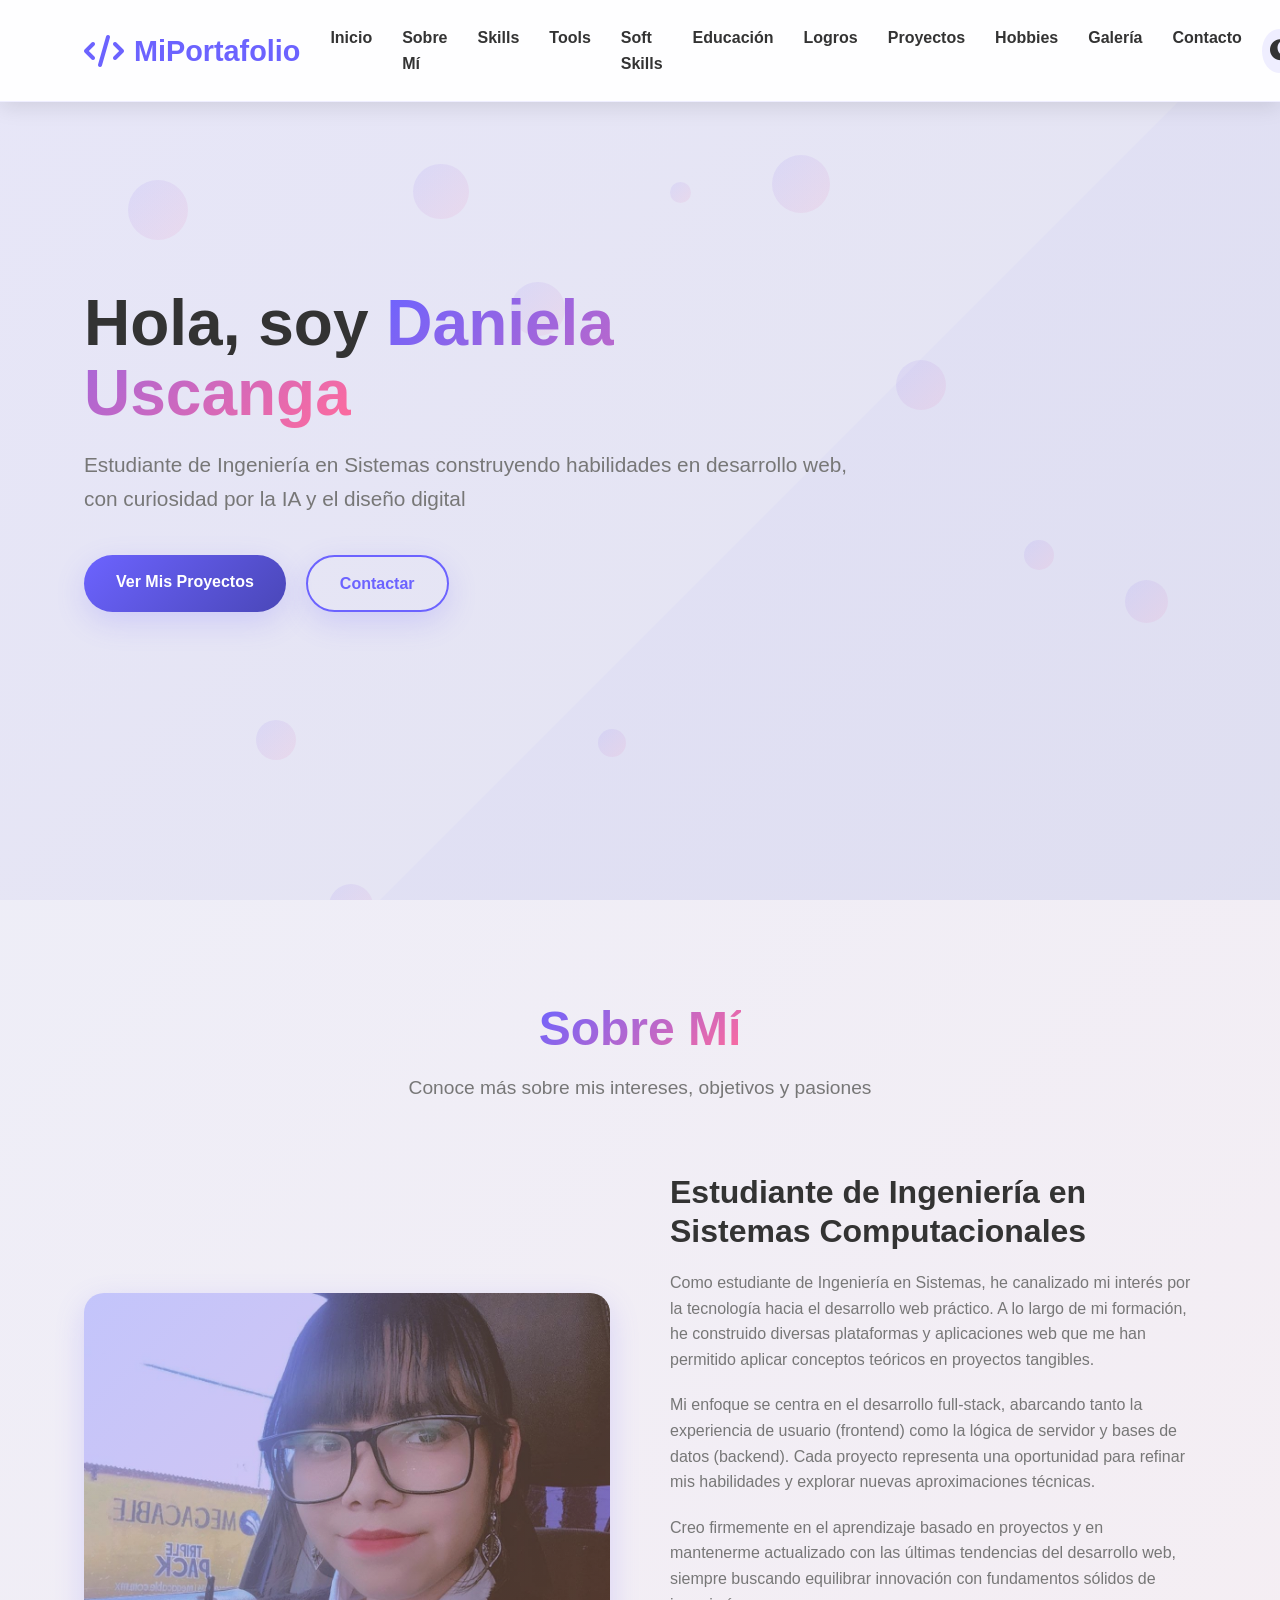
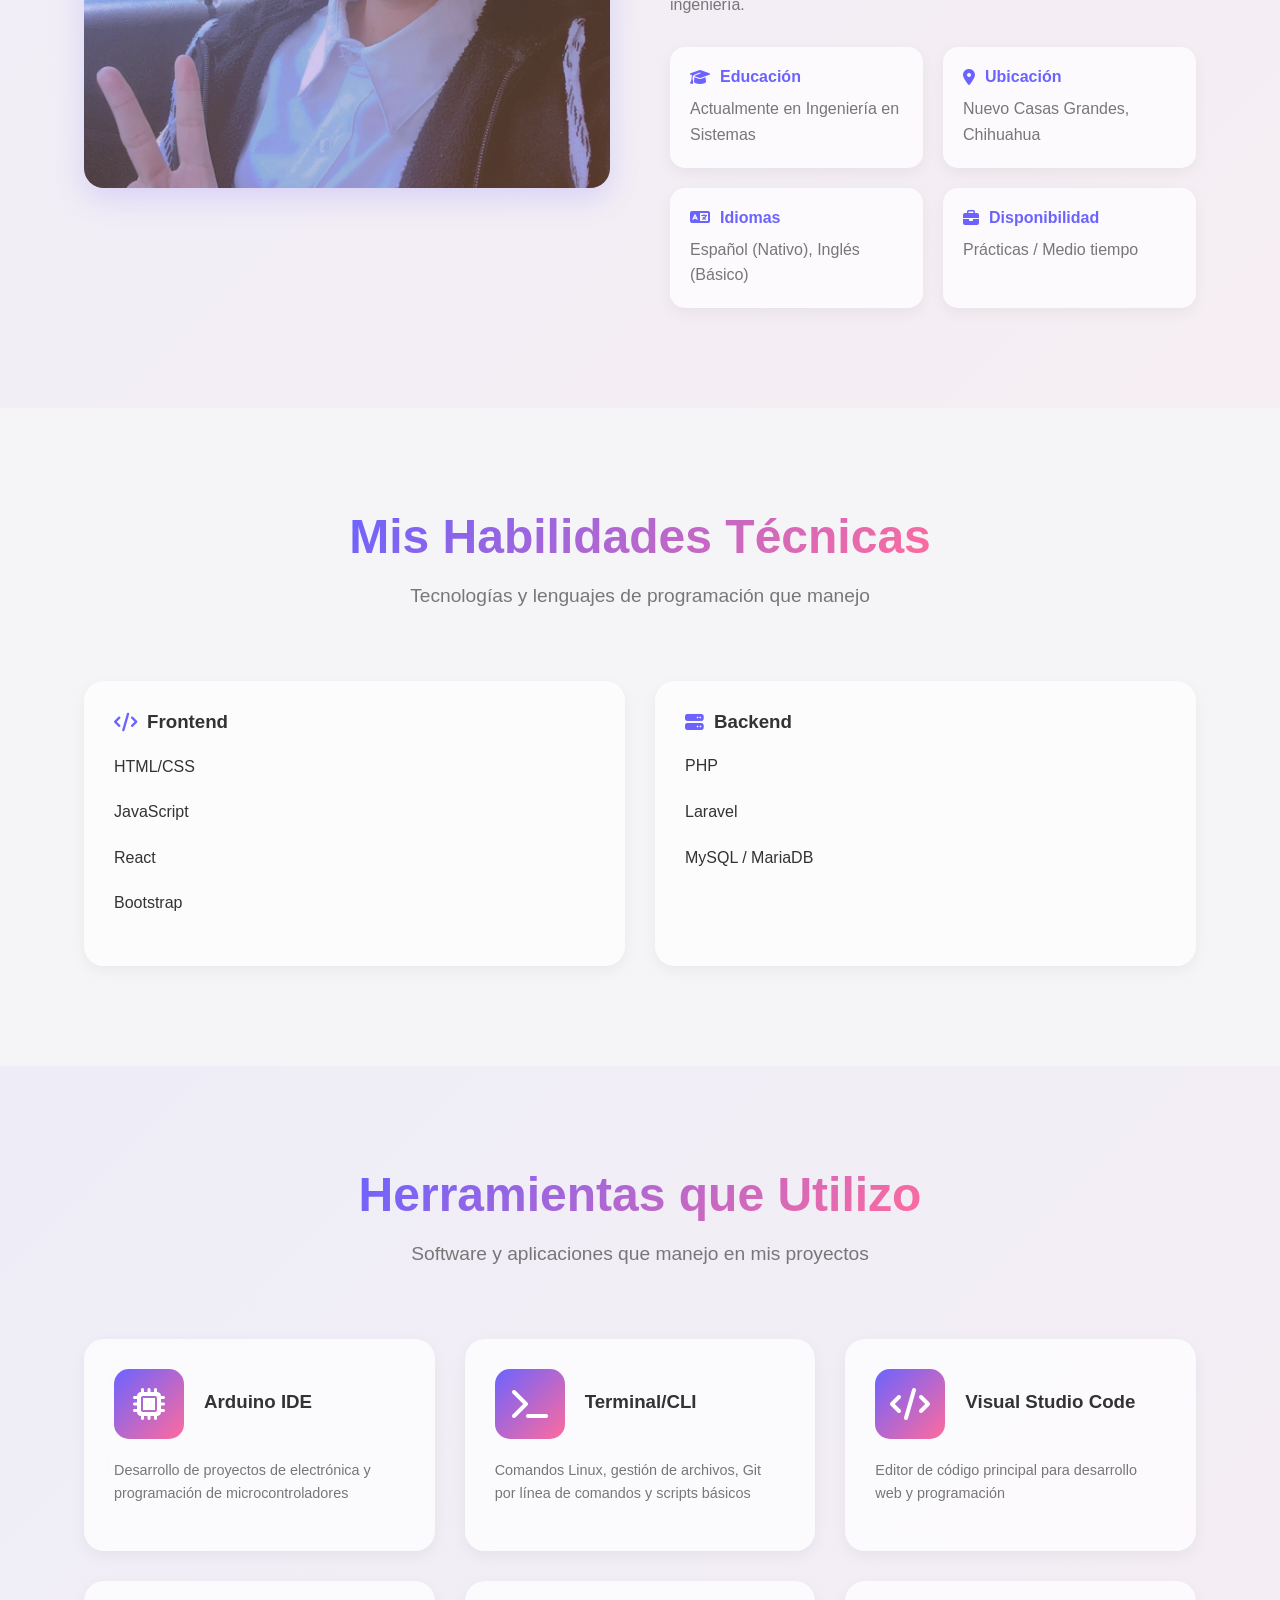
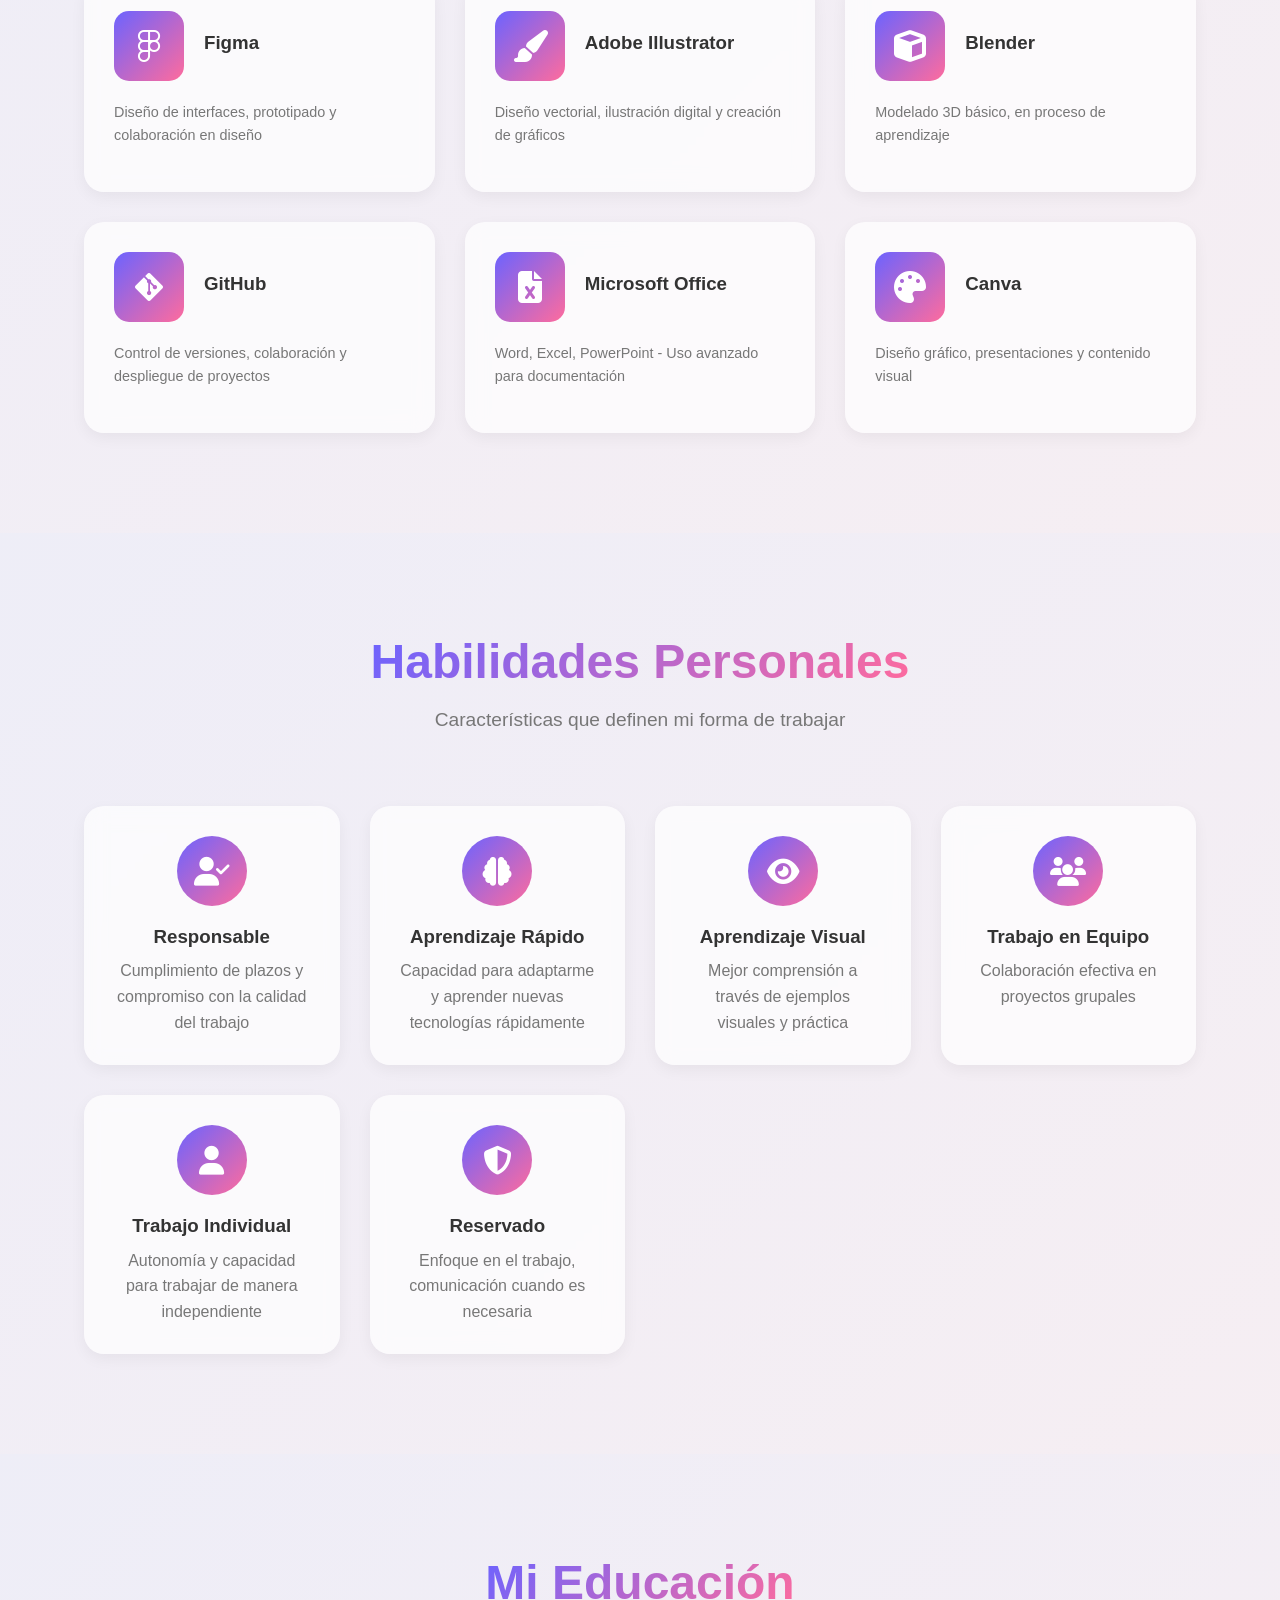
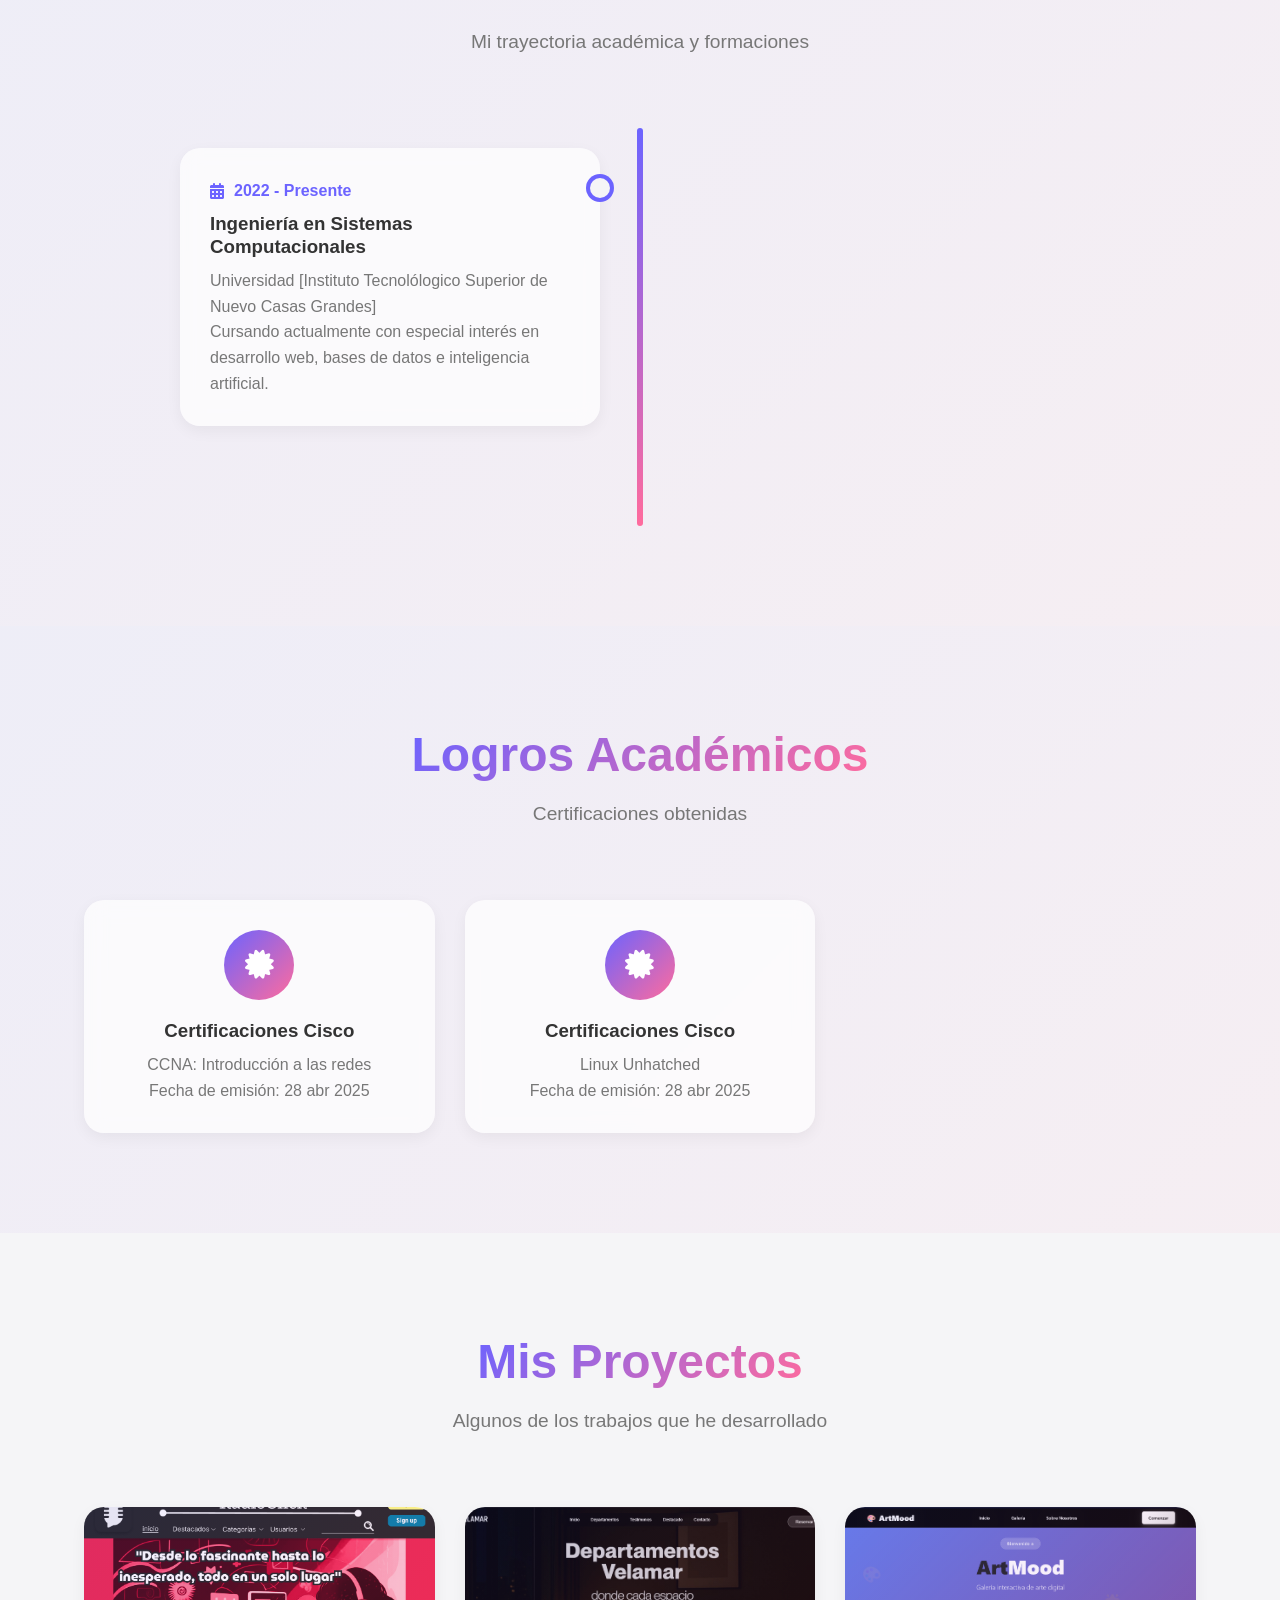
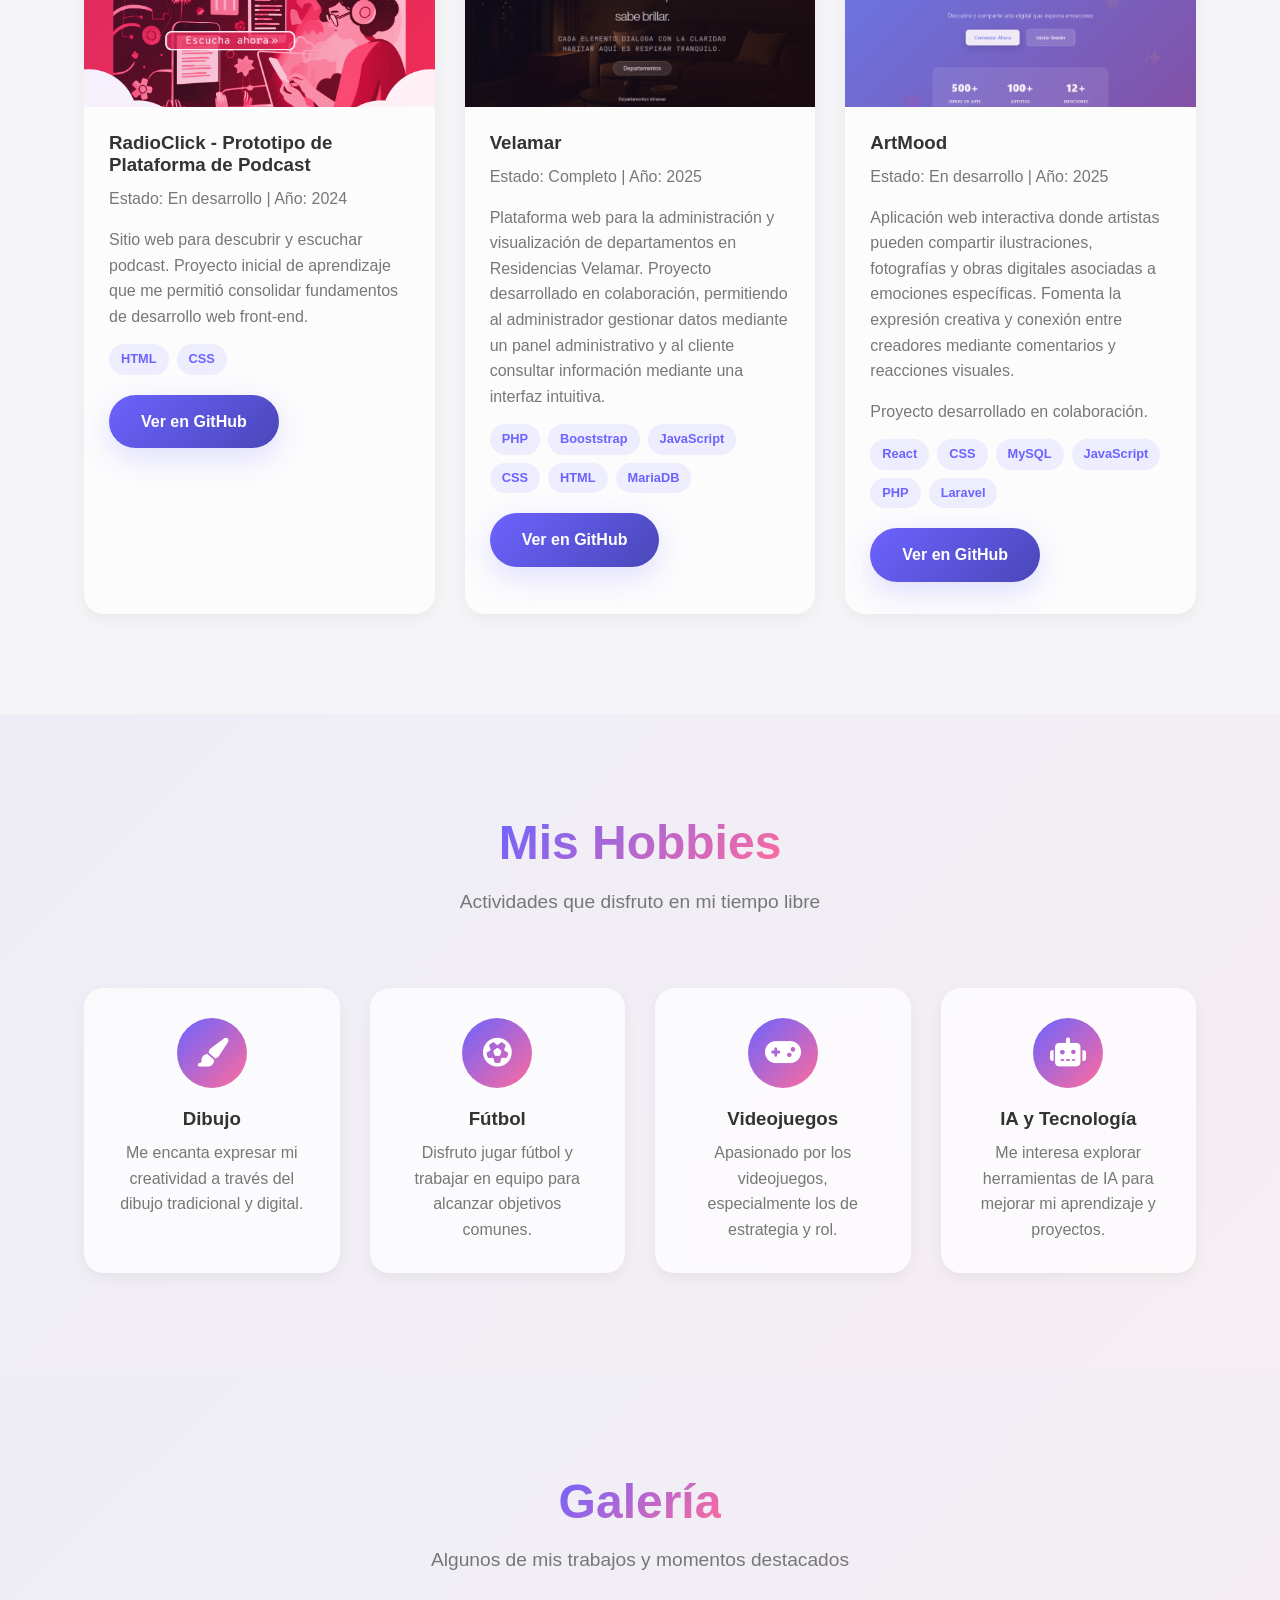
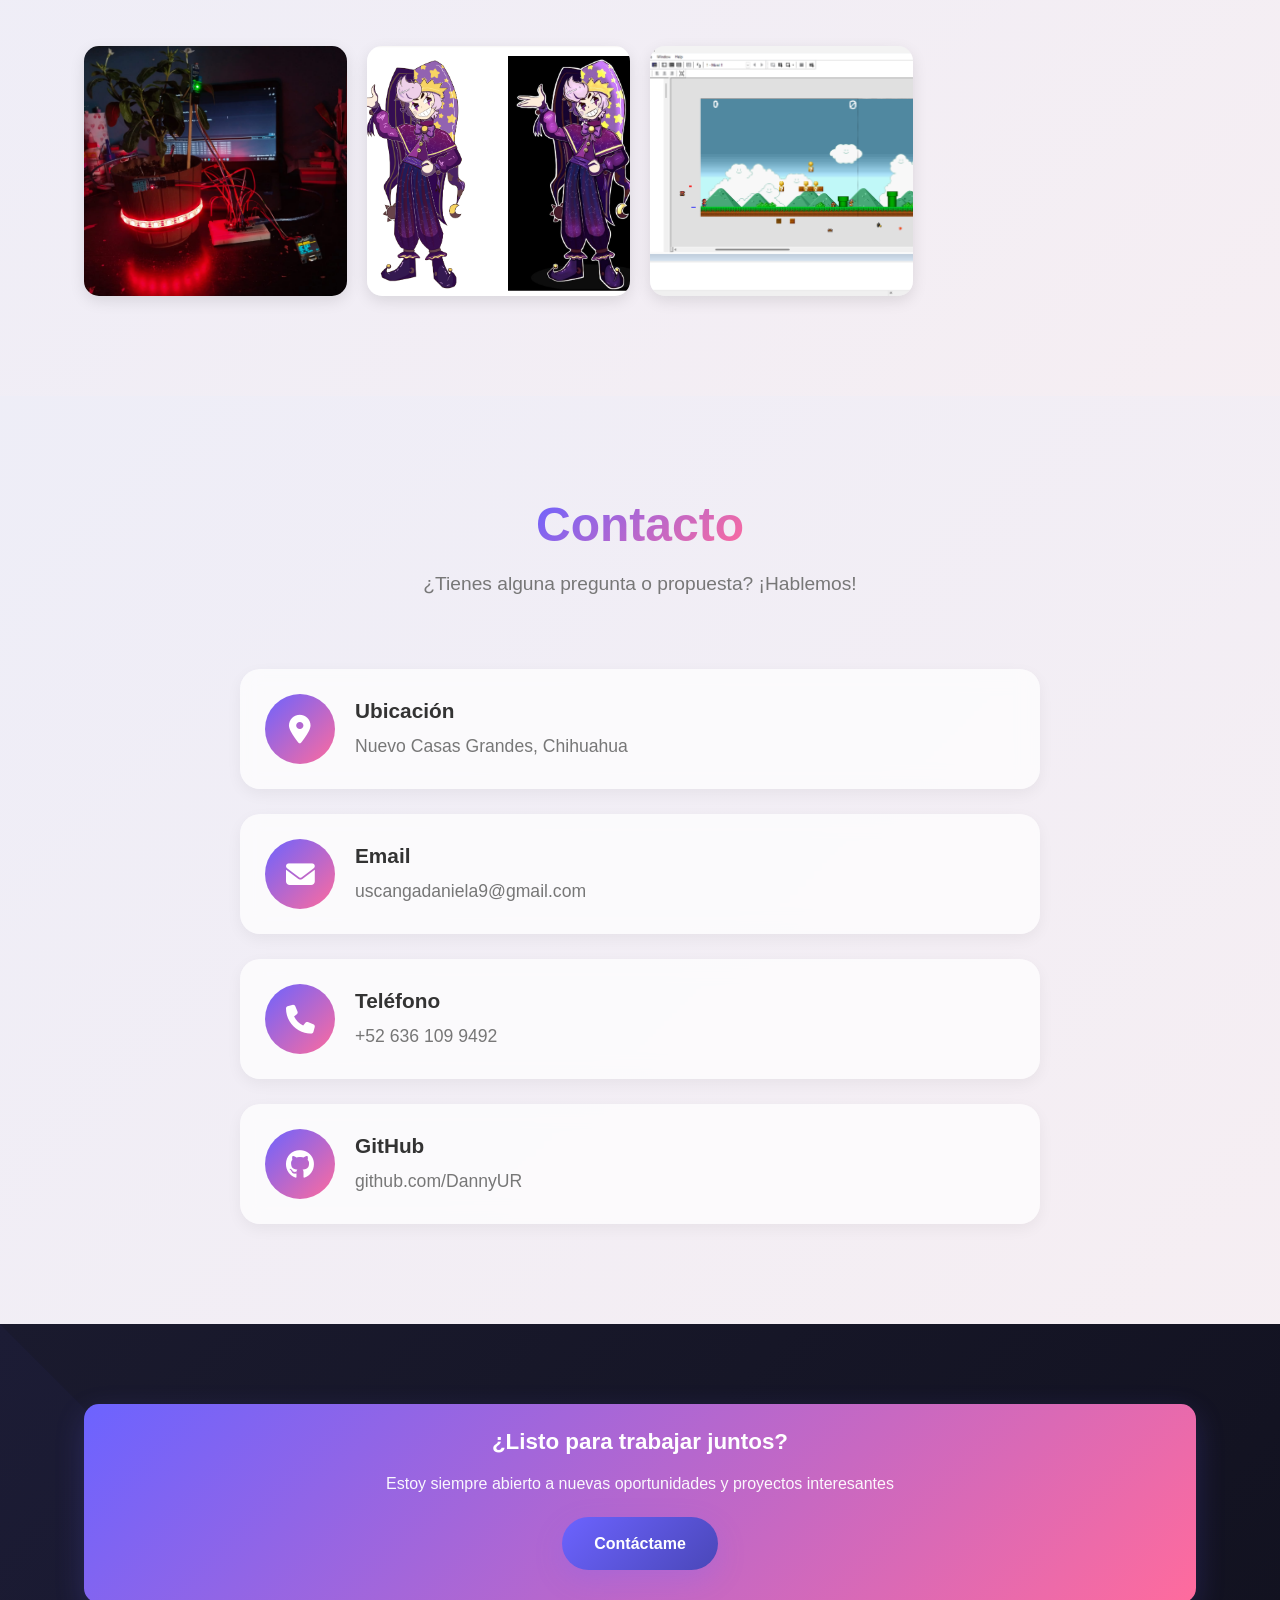
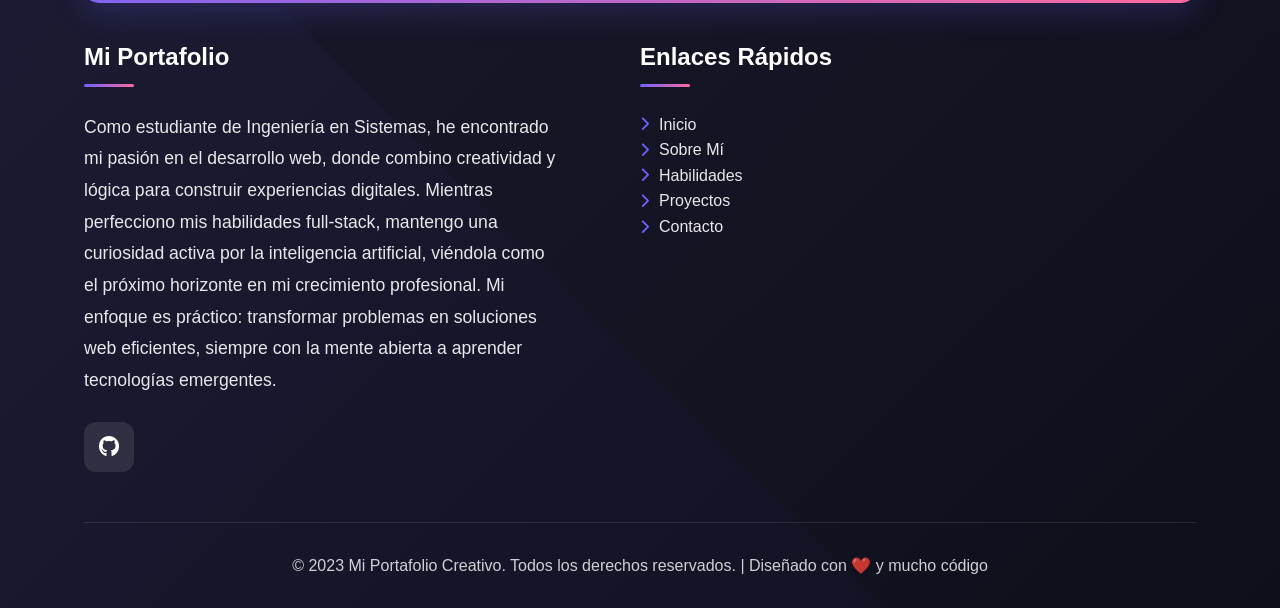
==== commit 20eb6d87: "1" ====
--- a/index.html
+++ b/index.html
@@ -122,38 +122,22 @@
                     <h3><i class="fas fa-code"></i> Frontend</h3>
                     <div class="skill-item">
                         <div class="skill-name">
-                            <span>HTML/CSS</span>
-                            <span>85%</span>
-                        </div>
-                        <div class="skill-bar">
-                            <div class="skill-progress" data-width="85"></div>
+                            <span>HTML/CSS</span>                           
                         </div>
                     </div>
                     <div class="skill-item">
                         <div class="skill-name">
                             <span>JavaScript</span>
-                            <span>75%</span>
-                        </div>
-                        <div class="skill-bar">
-                            <div class="skill-progress" data-width="75"></div>
                         </div>
                     </div>
                     <div class="skill-item">
                         <div class="skill-name">
                             <span>React</span>
-                            <span>40%</span>
-                        </div>
-                        <div class="skill-bar">
-                            <div class="skill-progress" data-width="40"></div>
                         </div>
                     </div>
                     <div class="skill-item">
                         <div class="skill-name">
                             <span>Bootstrap</span>
-                            <span>80%</span>
-                        </div>
-                        <div class="skill-bar">
-                            <div class="skill-progress" data-width="80"></div>
                         </div>
                     </div>
                 </div>
@@ -163,28 +147,16 @@
                     <div class="skill-item">
                         <div class="skill-name">
                             <span>PHP</span>
-                            <span>70%</span>
-                        </div>
-                        <div class="skill-bar">
-                            <div class="skill-progress" data-width="70"></div>
                         </div>
                     </div>
                     <div class="skill-item">
                         <div class="skill-name">
                             <span>Laravel</span>
-                            <span>40%</span>
-                        </div>
-                        <div class="skill-bar">
-                            <div class="skill-progress" data-width="40"></div>
                         </div>
                     </div>
                     <div class="skill-item">
                         <div class="skill-name">
                             <span>MySQL / MariaDB</span>
-                            <span>75%</span>
-                        </div>
-                        <div class="skill-bar">
-                            <div class="skill-progress" data-width="75"></div>
                         </div>
                     </div>
                 </div>
@@ -208,14 +180,10 @@
                         </div>
                         <div class="tool-info">
                             <h3>Arduino IDE</h3>
-                            <div class="tool-percentage">60%</div>
                         </div>
                     </div>
                     <p class="tool-description">Desarrollo de proyectos de electrónica y programación de
                         microcontroladores</p>
-                    <div class="tool-skill-bar">
-                        <div class="tool-skill-progress" data-width="70"></div>
-                    </div>
                 </div>
 
                 <div class="tool-card">
@@ -225,14 +193,10 @@
                         </div>
                         <div class="tool-info">
                             <h3>Terminal/CLI</h3>
-                            <div class="tool-percentage">75%</div>
                         </div>
                     </div>
                     <p class="tool-description">Comandos Linux, gestión de archivos, Git por línea de comandos y scripts
                         básicos</p>
-                    <div class="tool-skill-bar">
-                        <div class="tool-skill-progress" data-width="75"></div>
-                    </div>
                 </div>
 
                 <div class="tool-card">
@@ -242,13 +206,9 @@
                         </div>
                         <div class="tool-info">
                             <h3>Visual Studio Code</h3>
-                            <div class="tool-percentage">90%</div>
                         </div>
                     </div>
                     <p class="tool-description">Editor de código principal para desarrollo web y programación</p>
-                    <div class="tool-skill-bar">
-                        <div class="tool-skill-progress" data-width="90"></div>
-                    </div>
                 </div>
 
                 <div class="tool-card">
@@ -258,13 +218,9 @@
                         </div>
                         <div class="tool-info">
                             <h3>Figma</h3>
-                            <div class="tool-percentage">75%</div>
                         </div>
                     </div>
                     <p class="tool-description">Diseño de interfaces, prototipado y colaboración en diseño</p>
-                    <div class="tool-skill-bar">
-                        <div class="tool-skill-progress" data-width="75"></div>
-                    </div>
                 </div>
 
                 <div class="tool-card">
@@ -274,13 +230,9 @@
                         </div>
                         <div class="tool-info">
                             <h3>Adobe Illustrator</h3>
-                            <div class="tool-percentage">60%</div>
                         </div>
                     </div>
                     <p class="tool-description">Diseño vectorial, ilustración digital y creación de gráficos</p>
-                    <div class="tool-skill-bar">
-                        <div class="tool-skill-progress" data-width="65"></div>
-                    </div>
                 </div>
 
                 <div class="tool-card">
@@ -290,13 +242,9 @@
                         </div>
                         <div class="tool-info">
                             <h3>Blender</h3>
-                            <div class="tool-percentage">30%</div>
                         </div>
                     </div>
                     <p class="tool-description">Modelado 3D básico, en proceso de aprendizaje</p>
-                    <div class="tool-skill-bar">
-                        <div class="tool-skill-progress" data-width="30"></div>
-                    </div>
                 </div>
 
                 <div class="tool-card">
@@ -306,13 +254,9 @@
                         </div>
                         <div class="tool-info">
                             <h3>GitHub</h3>
-                            <div class="tool-percentage">80%</div>
                         </div>
                     </div>
                     <p class="tool-description">Control de versiones, colaboración y despliegue de proyectos</p>
-                    <div class="tool-skill-bar">
-                        <div class="tool-skill-progress" data-width="80"></div>
-                    </div>
                 </div>
 
                 <div class="tool-card">
@@ -322,13 +266,9 @@
                         </div>
                         <div class="tool-info">
                             <h3>Microsoft Office</h3>
-                            <div class="tool-percentage">85%</div>
                         </div>
                     </div>
                     <p class="tool-description">Word, Excel, PowerPoint - Uso avanzado para documentación</p>
-                    <div class="tool-skill-bar">
-                        <div class="tool-skill-progress" data-width="85"></div>
-                    </div>
                 </div>
 
                 <div class="tool-card">
@@ -338,13 +278,9 @@
                         </div>
                         <div class="tool-info">
                             <h3>Canva</h3>
-                            <div class="tool-percentage">90%</div>
                         </div>
                     </div>
                     <p class="tool-description">Diseño gráfico, presentaciones y contenido visual</p>
-                    <div class="tool-skill-bar">
-                        <div class="tool-skill-progress" data-width="90"></div>
-                    </div>
                 </div>
             </div>
         </div>
@@ -685,11 +621,11 @@
                 <div class="footer-column">
                     <h3>Enlaces Rápidos</h3>
                     <ul class="footer-links">
-                        <li><a href="#inicio"><i class="fas fa-chevron-right"></i> Inicio</a></li>
-                        <li><a href="#sobre-mi"><i class="fas fa-chevron-right"></i> Sobre Mí</a></li>
-                        <li><a href="#habilidades"><i class="fas fa-chevron-right"></i> Habilidades</a></li>
-                        <li><a href="#proyectos"><i class="fas fa-chevron-right"></i> Proyectos</a></li>
-                        <li><a href="#contacto"><i class="fas fa-chevron-right"></i> Contacto</a></li>
+                        <ul><a href="#inicio"><i class="fas fa-chevron-right"></i> Inicio</a></ul>
+                        <ul><a href="#sobre-mi"><i class="fas fa-chevron-right"></i> Sobre Mí</a></ul>
+                        <ul><a href="#habilidades"><i class="fas fa-chevron-right"></i> Habilidades</a></ul>
+                        <ul><a href="#proyectos"><i class="fas fa-chevron-right"></i> Proyectos</a></ul>
+                        <ul><a href="#contacto"><i class="fas fa-chevron-right"></i> Contacto</a></ul>
                     </ul>
                 </div>
             </div>
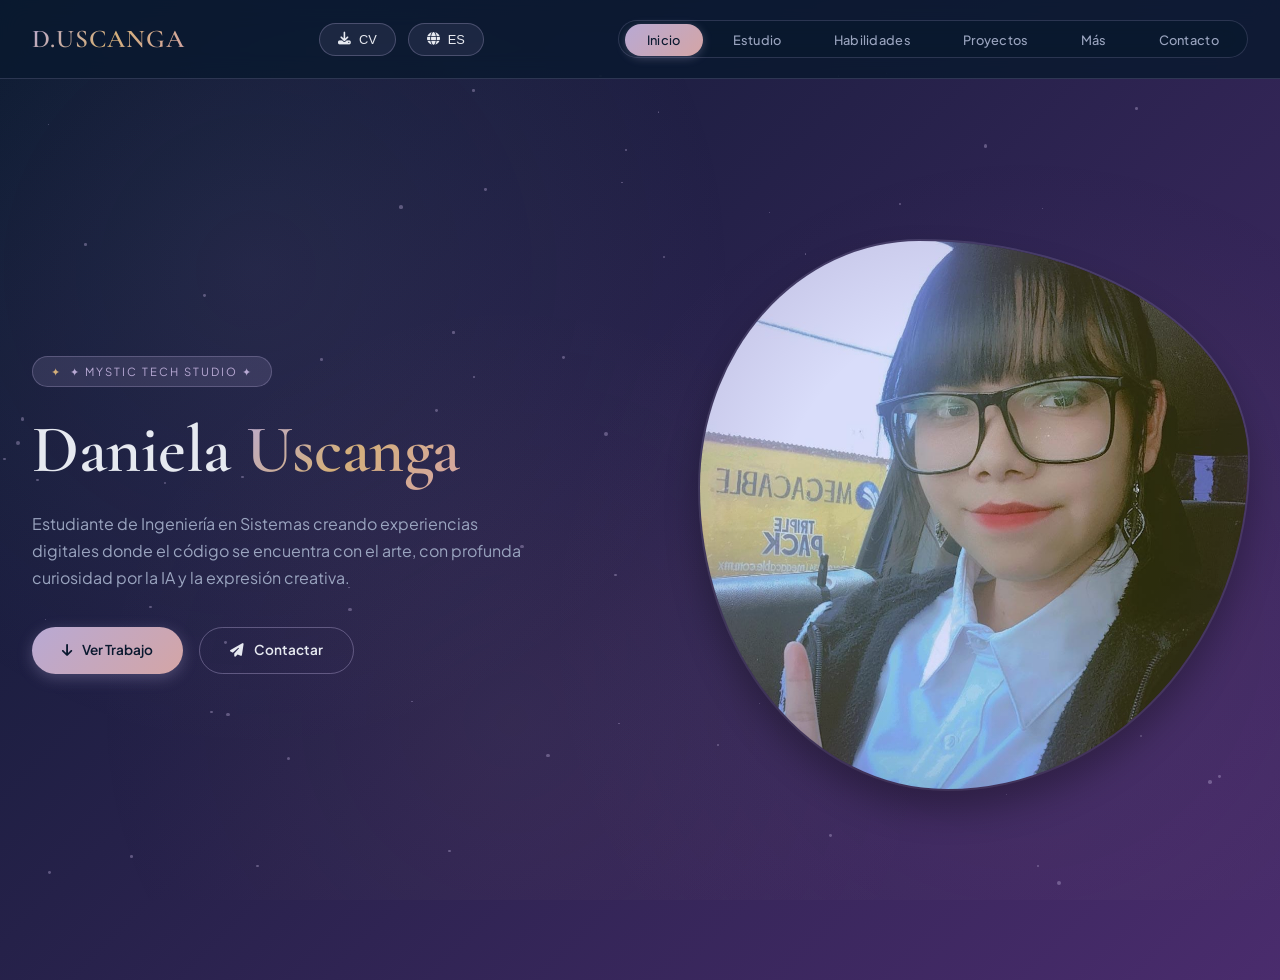
==== commit 953d352b: "Actualización del Portafolio Se cambio el diseño y se creo el cv" ====
--- a/index.html
+++ b/index.html
@@ -3,641 +3,1281 @@
 
 <head>
     <meta charset="UTF-8">
-    <meta name="viewport" content="width=device-width, initial-scale=1.0">
-    <title>Mi Portafolio Creativo</title>
+    <meta name="viewport" content="width=device-width, initial-scale=1.0, maximum-scale=1.0, user-scalable=yes">
+    <title>Daniela Uscanga | Mystic Tech Studio</title>
     <link rel="stylesheet" href="https://cdnjs.cloudflare.com/ajax/libs/font-awesome/6.4.0/css/all.min.css">
-    <link rel="stylesheet" href="style.css">
+    <link href="https://fonts.googleapis.com/css2?family=Plus+Jakarta+Sans:wght@300;400;500;600;700;800&family=Cormorant+Garamond:ital,wght@0,400;0,500;0,600;1,400;1,500&display=swap" rel="stylesheet">
+    <style>
+        * {
+            margin: 0;
+            padding: 0;
+            box-sizing: border-box;
+        }
+
+        :root {
+            --navy: #0a192f;
+            --navy-light: #1e3a5f;
+            --navy-glow: rgba(10, 25, 47, 0.6);
+            --purple-deep: #4a2c6d;
+            --lavender: #b8a9d4;
+            --lavender-light: #d4c9e8;
+            --rose-dusty: #d4a5a5;
+            --rose-light: #e8cece;
+            --gold-soft: #d4af7a;
+            --cream: #f5e6e8;
+            --white-soft: #f0edf5;
+            --text-light: #e6e9f0;
+            --text-muted: #9aa4bf;
+            --text-dark: #1a1a2e;
+            --success: #6b9e7a;
+            --warning: #d4a55a;
+        }
+
+        body {
+            font-family: 'Plus Jakarta Sans', sans-serif;
+            background: linear-gradient(135deg, var(--navy) 0%, var(--purple-deep) 100%);
+            color: var(--text-light);
+            line-height: 1.5;
+            overflow-x: hidden;
+            min-height: 100vh;
+        }
+
+        /* Efecto de estrellas/nébula */
+        .nebula {
+            position: fixed;
+            top: 0;
+            left: 0;
+            width: 100%;
+            height: 100%;
+            background-image: 
+                radial-gradient(circle at 20% 30%, rgba(180, 169, 212, 0.08) 0%, transparent 40%),
+                radial-gradient(circle at 80% 70%, rgba(212, 165, 165, 0.06) 0%, transparent 40%),
+                radial-gradient(circle at 40% 80%, rgba(212, 175, 122, 0.05) 0%, transparent 40%);
+            pointer-events: none;
+            z-index: 0;
+        }
+
+        /* Partículas brillantes */
+        .star {
+            position: fixed;
+            background: var(--lavender);
+            border-radius: 50%;
+            pointer-events: none;
+            z-index: 0;
+            opacity: 0.4;
+            animation: twinkle 3s ease-in-out infinite;
+        }
+
+        @keyframes twinkle {
+            0%, 100% { opacity: 0.2; transform: scale(1); }
+            50% { opacity: 0.6; transform: scale(1.2); }
+        }
+
+        .container {
+            max-width: 1300px;
+            margin: 0 auto;
+            padding: 0 32px;
+            position: relative;
+            z-index: 10;
+        }
+
+        /* Header */
+        header {
+            position: fixed;
+            top: 0;
+            left: 0;
+            width: 100%;
+            z-index: 1000;
+            padding: 20px 0;
+            transition: all 0.4s ease;
+            background: rgba(10, 25, 47, 0.85);
+            backdrop-filter: blur(12px);
+            border-bottom: 1px solid rgba(180, 169, 212, 0.2);
+        }
+
+        header.scrolled {
+            padding: 12px 0;
+            background: rgba(10, 25, 47, 0.95);
+        }
+
+        .navbar {
+            display: flex;
+            justify-content: space-between;
+            align-items: center;
+            gap: 24px;
+            flex-wrap: wrap;
+        }
+
+        .logo {
+            font-family: 'Cormorant Garamond', serif;
+            font-size: 1.6rem;
+            font-weight: 600;
+            text-decoration: none;
+            background: linear-gradient(135deg, var(--lavender), var(--gold-soft), var(--rose-dusty));
+            -webkit-background-clip: text;
+            -webkit-text-fill-color: transparent;
+            background-clip: text;
+            letter-spacing: 1px;
+        }
+
+        /* Botones acción */
+        .action-buttons {
+            display: flex;
+            gap: 12px;
+        }
+
+        .icon-btn {
+            background: rgba(180, 169, 212, 0.1);
+            border: 1px solid rgba(180, 169, 212, 0.3);
+            padding: 8px 18px;
+            border-radius: 40px;
+            cursor: pointer;
+            transition: all 0.3s ease;
+            font-size: 0.8rem;
+            color: var(--text-light);
+            display: flex;
+            align-items: center;
+            gap: 8px;
+            font-weight: 500;
+        }
+
+        .icon-btn:hover {
+            background: rgba(180, 169, 212, 0.2);
+            border-color: var(--gold-soft);
+            transform: translateY(-2px);
+        }
+
+        .menu-toggle {
+            display: none;
+            font-size: 1.4rem;
+            cursor: pointer;
+            color: var(--text-light);
+        }
+
+        /* Navegación */
+        .nav-links {
+            display: flex;
+            gap: 8px;
+            list-style: none;
+            background: rgba(10, 25, 47, 0.8);
+            backdrop-filter: blur(12px);
+            padding: 6px;
+            border-radius: 60px;
+            border: 1px solid rgba(180, 169, 212, 0.2);
+        }
+
+        .nav-links a {
+            text-decoration: none;
+            color: var(--text-muted);
+            font-weight: 500;
+            font-size: 0.8rem;
+            padding: 8px 22px;
+            border-radius: 40px;
+            transition: all 0.3s ease;
+            letter-spacing: 0.3px;
+        }
+
+        .nav-links a:hover {
+            color: var(--text-light);
+            background: rgba(180, 169, 212, 0.1);
+        }
+
+        .nav-links a.active {
+            color: var(--navy);
+            background: linear-gradient(135deg, var(--lavender), var(--rose-dusty));
+            box-shadow: 0 2px 10px rgba(180, 169, 212, 0.3);
+        }
+
+        /* Secciones */
+        .section {
+            display: none;
+            min-height: 100vh;
+            padding: 130px 0 80px;
+            animation: fadeInUp 0.5s ease-out;
+        }
+
+        .section.active-section {
+            display: block;
+        }
+
+        @keyframes fadeInUp {
+            from {
+                opacity: 0;
+                transform: translateY(25px);
+            }
+            to {
+                opacity: 1;
+                transform: translateY(0);
+            }
+        }
+
+        /* Hero Section */
+        .hero {
+            display: flex;
+            align-items: center;
+            min-height: calc(100vh - 130px);
+        }
+
+        .hero-grid {
+            display: grid;
+            grid-template-columns: 1fr 0.9fr;
+            gap: 60px;
+            align-items: center;
+        }
+
+        .hero-badge {
+            display: inline-flex;
+            align-items: center;
+            gap: 8px;
+            background: rgba(180, 169, 212, 0.15);
+            border: 1px solid rgba(180, 169, 212, 0.3);
+            padding: 6px 18px;
+            border-radius: 40px;
+            font-size: 0.7rem;
+            letter-spacing: 2px;
+            color: var(--lavender);
+            margin-bottom: 28px;
+        }
+
+        .hero-badge::before {
+            content: '✦';
+            color: var(--gold-soft);
+        }
+
+        .hero-content h1 {
+            font-family: 'Cormorant Garamond', serif;
+            font-size: 4.2rem;
+            font-weight: 600;
+            line-height: 1.05;
+            margin-bottom: 24px;
+            letter-spacing: -0.5px;
+        }
+
+        .gradient-text {
+            background: linear-gradient(135deg, var(--lavender), var(--gold-soft), var(--rose-dusty));
+            -webkit-background-clip: text;
+            -webkit-text-fill-color: transparent;
+            background-clip: text;
+        }
+
+        .hero-description {
+            font-size: 1rem;
+            color: var(--text-muted);
+            margin-bottom: 36px;
+            line-height: 1.7;
+            max-width: 500px;
+        }
+
+        .hero-btns {
+            display: flex;
+            gap: 16px;
+            margin-bottom: 0;
+            flex-wrap: wrap;
+        }
+
+        .btn {
+            display: inline-flex;
+            align-items: center;
+            gap: 10px;
+            padding: 12px 30px;
+            border-radius: 40px;
+            text-decoration: none;
+            font-weight: 600;
+            transition: all 0.3s ease;
+            cursor: pointer;
+            border: none;
+            font-size: 0.85rem;
+        }
+
+        .btn-primary {
+            background: linear-gradient(135deg, var(--lavender), var(--rose-dusty));
+            color: var(--navy);
+            box-shadow: 0 4px 15px rgba(180, 169, 212, 0.3);
+        }
+
+        .btn-primary:hover {
+            transform: translateY(-3px);
+            box-shadow: 0 8px 25px rgba(180, 169, 212, 0.4);
+        }
+
+        .btn-secondary {
+            background: transparent;
+            color: var(--text-light);
+            border: 1px solid rgba(180, 169, 212, 0.4);
+        }
+
+        .btn-secondary:hover {
+            border-color: var(--gold-soft);
+            background: rgba(180, 169, 212, 0.1);
+            transform: translateY(-3px);
+        }
+
+        /* Imagen hero con efecto místico */
+        .hero-image-wrapper {
+            position: relative;
+            width: 100%;
+            aspect-ratio: 1;
+            border-radius: 40% 60% 55% 45% / 45% 40% 60% 55%;
+            overflow: hidden;
+            animation: floatGlow 8s ease-in-out infinite;
+            box-shadow: 0 20px 35px rgba(0, 0, 0, 0.3), 0 0 0 2px rgba(180, 169, 212, 0.2);
+        }
+
+        @keyframes floatGlow {
+            0%, 100% { transform: translateY(0px); border-radius: 40% 60% 55% 45% / 45% 40% 60% 55%; }
+            50% { transform: translateY(-12px); border-radius: 55% 45% 60% 40% / 50% 55% 45% 50%; }
+        }
+
+        .hero-image-wrapper img {
+            width: 100%;
+            height: 100%;
+            object-fit: cover;
+        }
+
+        .hero-image-wrapper::after {
+            content: '';
+            position: absolute;
+            top: 0;
+            left: 0;
+            right: 0;
+            bottom: 0;
+            background: radial-gradient(circle, transparent 50%, rgba(74, 44, 109, 0.2) 100%);
+            pointer-events: none;
+        }
+
+        /* Títulos sección */
+        .section-header {
+            text-align: center;
+            margin-bottom: 55px;
+        }
+
+        .section-tag {
+            display: inline-block;
+            font-size: 0.7rem;
+            text-transform: uppercase;
+            letter-spacing: 4px;
+            color: var(--lavender);
+            margin-bottom: 16px;
+            font-weight: 500;
+        }
+
+        .section-header h2 {
+            font-family: 'Cormorant Garamond', serif;
+            font-size: 2.8rem;
+            font-weight: 600;
+            letter-spacing: -0.5px;
+        }
+
+        .section-header p {
+            color: var(--text-muted);
+            max-width: 550px;
+            margin: 12px auto 0;
+            font-size: 0.9rem;
+        }
+
+        /* Cards grid */
+        .grid-4 {
+            display: grid;
+            grid-template-columns: repeat(4, 1fr);
+            gap: 24px;
+            margin-bottom: 50px;
+        }
+
+        .card-mystic {
+            background: rgba(30, 58, 95, 0.4);
+            backdrop-filter: blur(10px);
+            border: 1px solid rgba(180, 169, 212, 0.15);
+            border-radius: 28px;
+            padding: 28px 20px;
+            text-align: center;
+            transition: all 0.3s ease;
+        }
+
+        .card-mystic:hover {
+            border-color: rgba(180, 169, 212, 0.4);
+            transform: translateY(-6px);
+            background: rgba(30, 58, 95, 0.6);
+        }
+
+        .card-icon {
+            width: 55px;
+            height: 55px;
+            background: rgba(180, 169, 212, 0.15);
+            border-radius: 18px;
+            display: flex;
+            align-items: center;
+            justify-content: center;
+            margin: 0 auto 18px;
+        }
+
+        .card-icon i {
+            font-size: 1.5rem;
+            color: var(--lavender);
+        }
+
+        .card-mystic h3 {
+            font-size: 1rem;
+            margin-bottom: 6px;
+            font-weight: 600;
+        }
+
+        .card-mystic p {
+            font-size: 0.8rem;
+            color: var(--text-muted);
+        }
+
+        /* Timeline educación */
+        .timeline-section {
+            margin-top: 20px;
+        }
+
+        .timeline-modern {
+            max-width: 900px;
+            margin: 0 auto;
+        }
+
+        .timeline-item {
+            background: rgba(30, 58, 95, 0.5);
+            backdrop-filter: blur(10px);
+            border: 1px solid rgba(180, 169, 212, 0.2);
+            border-radius: 32px;
+            padding: 40px;
+            position: relative;
+            border-left: 5px solid var(--lavender);
+            box-shadow: 0 10px 30px rgba(0, 0, 0, 0.2);
+        }
+
+        .timeline-date {
+            color: var(--gold-soft);
+            font-size: 0.85rem;
+            font-weight: 600;
+            margin-bottom: 16px;
+            letter-spacing: 2px;
+            display: inline-flex;
+            align-items: center;
+            gap: 8px;
+            background: rgba(212, 175, 122, 0.15);
+            padding: 4px 16px;
+            border-radius: 40px;
+        }
+
+        .timeline-item h3 {
+            font-size: 1.5rem;
+            margin-bottom: 12px;
+            font-family: 'Cormorant Garamond', serif;
+        }
+
+        .timeline-item p {
+            color: var(--text-muted);
+            font-size: 0.95rem;
+            line-height: 1.7;
+        }
+
+        /* Skills con barras */
+        .skills-wrapper {
+            display: grid;
+            grid-template-columns: repeat(2, 1fr);
+            gap: 30px;
+            margin-bottom: 50px;
+        }
+
+        .skill-card {
+            background: rgba(30, 58, 95, 0.4);
+            backdrop-filter: blur(10px);
+            border: 1px solid rgba(180, 169, 212, 0.15);
+            border-radius: 28px;
+            padding: 32px;
+        }
+
+        .skill-card h3 {
+            display: flex;
+            align-items: center;
+            gap: 12px;
+            margin-bottom: 28px;
+            font-size: 1.2rem;
+            font-weight: 600;
+        }
+
+        .skill-card h3 i {
+            color: var(--lavender);
+        }
+
+        .skill-item {
+            margin-bottom: 20px;
+        }
+
+        .skill-item span {
+            display: block;
+            font-size: 0.85rem;
+            margin-bottom: 8px;
+            font-weight: 500;
+        }
+
+        .skill-bar {
+            height: 6px;
+            background: rgba(180, 169, 212, 0.15);
+            border-radius: 10px;
+            overflow: hidden;
+        }
+
+        .skill-progress {
+            height: 100%;
+            background: linear-gradient(90deg, var(--lavender), var(--rose-dusty));
+            border-radius: 10px;
+            width: 0;
+            transition: width 1s cubic-bezier(0.2, 0.9, 0.4, 1.1);
+        }
+
+        /* Tools grid */
+        .tools-grid {
+            display: grid;
+            grid-template-columns: repeat(4, 1fr);
+            gap: 16px;
+            margin-bottom: 50px;
+        }
+
+        .tool-card {
+            background: rgba(30, 58, 95, 0.4);
+            backdrop-filter: blur(10px);
+            border: 1px solid rgba(180, 169, 212, 0.15);
+            border-radius: 20px;
+            padding: 18px 20px;
+            display: flex;
+            align-items: center;
+            gap: 16px;
+            transition: all 0.3s ease;
+        }
+
+        .tool-card:hover {
+            border-color: rgba(180, 169, 212, 0.4);
+            transform: translateX(5px);
+        }
+
+        .tool-card i {
+            font-size: 1.3rem;
+            color: var(--lavender);
+            width: 35px;
+        }
+
+        .tool-card h4 {
+            font-size: 0.9rem;
+            margin-bottom: 4px;
+            font-weight: 600;
+        }
+
+        .tool-card p {
+            font-size: 0.7rem;
+            color: var(--text-muted);
+        }
+
+        /* Soft skills */
+        .soft-grid {
+            display: grid;
+            grid-template-columns: repeat(3, 1fr);
+            gap: 20px;
+            margin-bottom: 50px;
+        }
+
+        .soft-card {
+            background: rgba(30, 58, 95, 0.4);
+            backdrop-filter: blur(10px);
+            border: 1px solid rgba(180, 169, 212, 0.15);
+            border-radius: 24px;
+            padding: 28px;
+            text-align: center;
+            transition: all 0.3s;
+        }
+
+        .soft-card:hover {
+            border-color: rgba(180, 169, 212, 0.4);
+            transform: translateY(-4px);
+        }
+
+        .soft-card i {
+            font-size: 2rem;
+            color: var(--lavender);
+            margin-bottom: 14px;
+        }
+
+        .soft-card h4 {
+            font-size: 1rem;
+            margin-bottom: 6px;
+            font-weight: 600;
+        }
+
+        .soft-card p {
+            font-size: 0.75rem;
+            color: var(--text-muted);
+        }
+
+        /* Certificados */
+        .certs-grid {
+            display: grid;
+            grid-template-columns: repeat(3, 1fr);
+            gap: 24px;
+            max-width: 1000px;
+            margin: 0 auto;
+        }
+
+        .cert-card {
+            background: rgba(30, 58, 95, 0.4);
+            backdrop-filter: blur(10px);
+            border: 1px solid rgba(180, 169, 212, 0.15);
+            border-radius: 24px;
+            padding: 28px;
+            text-align: center;
+            transition: all 0.3s;
+        }
+
+        .cert-card:hover {
+            border-color: rgba(180, 169, 212, 0.4);
+            transform: translateY(-4px);
+        }
+
+        .cert-card i {
+            font-size: 2rem;
+            color: var(--lavender);
+            margin-bottom: 14px;
+        }
+
+        .cert-card h4 {
+            font-size: 0.9rem;
+            margin-bottom: 6px;
+            font-weight: 600;
+        }
+
+        .cert-card p {
+            font-size: 0.75rem;
+            color: var(--text-muted);
+        }
+
+        /* Proyectos */
+        .projects-grid {
+            display: grid;
+            grid-template-columns: repeat(3, 1fr);
+            gap: 25px;
+        }
+
+        .project-card {
+            background: rgba(30, 58, 95, 0.4);
+            backdrop-filter: blur(10px);
+            border: 1px solid rgba(180, 169, 212, 0.15);
+            border-radius: 28px;
+            overflow: hidden;
+            transition: all 0.4s ease;
+        }
+
+        .project-card:hover {
+            transform: translateY(-8px);
+            border-color: rgba(180, 169, 212, 0.4);
+            box-shadow: 0 20px 35px rgba(0, 0, 0, 0.3);
+        }
+
+        .project-img {
+            aspect-ratio: 16/10;
+            overflow: hidden;
+        }
+
+        .project-img img {
+            width: 100%;
+            height: 100%;
+            object-fit: cover;
+            transition: transform 0.5s ease;
+        }
+
+        .project-card:hover .project-img img {
+            transform: scale(1.05);
+        }
+
+        .project-info {
+            padding: 24px;
+        }
+
+        .project-info h3 {
+            font-size: 1.2rem;
+            margin-bottom: 8px;
+            font-weight: 700;
+        }
+
+        .project-status {
+            display: inline-flex;
+            align-items: center;
+            gap: 6px;
+            font-size: 0.7rem;
+            font-weight: 600;
+            padding: 4px 12px;
+            border-radius: 20px;
+            margin-bottom: 12px;
+        }
+
+        .status-completed {
+            background: rgba(107, 158, 122, 0.2);
+            color: var(--success);
+            border: 1px solid rgba(107, 158, 122, 0.3);
+        }
+
+        .status-dev {
+            background: rgba(212, 165, 90, 0.2);
+            color: var(--warning);
+            border: 1px solid rgba(212, 165, 90, 0.3);
+        }
+
+        .project-info p {
+            font-size: 0.8rem;
+            color: var(--text-muted);
+            margin-bottom: 12px;
+            line-height: 1.6;
+        }
+
+        .project-tags {
+            display: flex;
+            flex-wrap: wrap;
+            gap: 6px;
+            margin-bottom: 16px;
+        }
+
+        .project-tag {
+            background: rgba(180, 169, 212, 0.15);
+            padding: 3px 12px;
+            border-radius: 20px;
+            font-size: 0.65rem;
+            color: var(--lavender);
+        }
+
+        .project-link {
+            display: inline-flex;
+            align-items: center;
+            gap: 8px;
+            color: var(--gold-soft);
+            text-decoration: none;
+            font-size: 0.8rem;
+            font-weight: 500;
+            transition: gap 0.3s;
+        }
+
+        .project-link:hover {
+            gap: 12px;
+        }
+
+        /* Hobbies + Galería */
+        .hobbies-grid {
+            display: grid;
+            grid-template-columns: repeat(5, 1fr);
+            gap: 20px;
+            margin-bottom: 50px;
+        }
+
+        .hobby-card {
+            background: rgba(30, 58, 95, 0.4);
+            backdrop-filter: blur(10px);
+            border: 1px solid rgba(180, 169, 212, 0.15);
+            border-radius: 24px;
+            padding: 28px;
+            text-align: center;
+            transition: all 0.3s;
+        }
+
+        .hobby-card:hover {
+            border-color: rgba(180, 169, 212, 0.4);
+            transform: translateY(-4px);
+        }
+
+        .hobby-card i {
+            font-size: 2rem;
+            color: var(--lavender);
+            margin-bottom: 14px;
+        }
+
+        .hobby-card h4 {
+            font-size: 0.9rem;
+            margin-bottom: 6px;
+            font-weight: 600;
+        }
+
+        .gallery-grid {
+            display: grid;
+            grid-template-columns: repeat(3, 1fr);
+            gap: 20px;
+        }
+
+        .gallery-item {
+            position: relative;
+            border-radius: 24px;
+            overflow: hidden;
+            aspect-ratio: 1;
+            cursor: pointer;
+            border: 1px solid rgba(180, 169, 212, 0.2);
+        }
+
+        .gallery-item img {
+            width: 100%;
+            height: 100%;
+            object-fit: cover;
+            transition: transform 0.5s;
+        }
+
+        .gallery-item:hover img {
+            transform: scale(1.08);
+        }
+
+        .gallery-overlay {
+            position: absolute;
+            bottom: 0;
+            left: 0;
+            right: 0;
+            background: linear-gradient(transparent, rgba(10, 25, 47, 0.95));
+            padding: 20px;
+            transform: translateY(100%);
+            transition: transform 0.3s ease;
+        }
+
+        .gallery-item:hover .gallery-overlay {
+            transform: translateY(0);
+        }
+
+        .gallery-overlay h4 {
+            font-size: 0.9rem;
+            margin-bottom: 4px;
+            font-weight: 600;
+        }
+
+        .gallery-overlay p {
+            font-size: 0.7rem;
+            color: var(--lavender);
+        }
+
+        /* Contacto simplificado */
+        .contact-wrapper {
+            max-width: 700px;
+            margin: 0 auto;
+        }
+
+        .contact-info {
+            display: flex;
+            flex-direction: column;
+            gap: 18px;
+        }
+
+        .contact-card {
+            display: flex;
+            align-items: center;
+            gap: 20px;
+            padding: 22px;
+            background: rgba(30, 58, 95, 0.4);
+            backdrop-filter: blur(10px);
+            border: 1px solid rgba(180, 169, 212, 0.15);
+            border-radius: 24px;
+            transition: all 0.3s;
+        }
+
+        .contact-card:hover {
+            border-color: rgba(180, 169, 212, 0.4);
+            transform: translateX(8px);
+        }
+
+        .contact-card i {
+            font-size: 1.5rem;
+            color: var(--lavender);
+        }
+
+        .contact-card h4 {
+            font-size: 0.75rem;
+            margin-bottom: 4px;
+            color: var(--text-muted);
+            font-weight: 500;
+        }
+
+        .contact-card p {
+            font-size: 0.9rem;
+            font-weight: 500;
+        }
+
+        /* Responsive */
+        @media (max-width: 1000px) {
+            .grid-4, .skills-wrapper, .tools-grid, .soft-grid, .projects-grid, .hobbies-grid, .gallery-grid, .certs-grid {
+                grid-template-columns: repeat(2, 1fr);
+            }
+            .hero-grid {
+                grid-template-columns: 1fr;
+                text-align: center;
+                gap: 45px;
+            }
+            .hero-description {
+                margin-left: auto;
+                margin-right: auto;
+            }
+            .hero-btns {
+                justify-content: center;
+            }
+            .contact-wrapper {
+                grid-template-columns: 1fr;
+            }
+            .menu-toggle {
+                display: block;
+            }
+            .nav-links {
+                display: none;
+                position: absolute;
+                top: 100%;
+                left: 20px;
+                right: 20px;
+                flex-direction: column;
+                background: var(--navy);
+                border-radius: 28px;
+                padding: 20px;
+                gap: 12px;
+                border: 1px solid rgba(180, 169, 212, 0.2);
+            }
+            .nav-links.active {
+                display: flex;
+            }
+            .nav-links a {
+                text-align: center;
+            }
+            .tools-grid {
+                grid-template-columns: repeat(2, 1fr);
+            }
+        }
+
+        @media (max-width: 600px) {
+            .container {
+                padding: 0 20px;
+            }
+            .grid-4, .skills-wrapper, .tools-grid, .soft-grid, .projects-grid, .hobbies-grid, .gallery-grid, .certs-grid {
+                grid-template-columns: 1fr;
+            }
+            .hero-content h1 {
+                font-size: 2.5rem;
+            }
+            .section-header h2 {
+                font-size: 2rem;
+            }
+            .action-buttons {
+                order: 2;
+            }
+            .timeline-item {
+                padding: 24px;
+            }
+            .timeline-item h3 {
+                font-size: 1.2rem;
+            }
+            .tools-grid {
+                grid-template-columns: 1fr;
+            }
+        }
+    </style>
 </head>
 
-<body data-theme="light">
-    <!-- Header -->
+<body>
+
+    <!-- Nébula de fondo -->
+    <div class="nebula"></div>
+
+    <!-- Estrellas generadas por JS -->
+    <div id="stars-container"></div>
+
     <header>
         <div class="container">
             <nav class="navbar">
-                <a href="#inicio" class="logo">
-                    <i class="fas fa-code"></i>
-                    MiPortafolio
-                </a>
-                <div class="menu-toggle">
-                    <i class="fas fa-bars"></i>
-                </div>
+                <a href="#" class="logo">D.USCANGA</a>
+                <div class="action-buttons">
+                    <button class="icon-btn" id="downloadCV"><i class="fas fa-download"></i> CV</button>
+                    <button class="icon-btn" id="languageToggle"><i class="fas fa-globe"></i> <span id="langText">ES</span></button>
+                </div>
+                <div class="menu-toggle"><i class="fas fa-bars"></i></div>
                 <ul class="nav-links">
-                    <li><a href="#inicio">Inicio</a></li>
-                    <li><a href="#sobre-mi">Sobre Mí</a></li>
-                    <li><a href="#habilidades">Skills</a></li> 
-                    <li><a href="#herramientas">Tools</a></li> 
-                    <li><a href="#habilidades-personales">Soft Skills</a></li> 
-                    <li><a href="#educacion">Educación</a></li>
-                    <li><a href="#logros">Logros</a></li>
-                    <li><a href="#proyectos">Proyectos</a></li>
-                    <li><a href="#hobbies">Hobbies</a></li>
-                    <li><a href="#galeria">Galería</a></li>
-                    <li><a href="#contacto">Contacto</a></li>
+                    <li><a href="#inicio" class="active" data-en="Home" data-es="Inicio">Inicio</a></li>
+                    <li><a href="#about" data-en="About" data-es="Estudio">Estudio</a></li>
+                    <li><a href="#skills" data-en="Skills" data-es="Habilidades">Habilidades</a></li>
+                    <li><a href="#work" data-en="Work" data-es="Proyectos">Proyectos</a></li>
+                    <li><a href="#more" data-en="More" data-es="Más">Más</a></li>
+                    <li><a href="#contact" data-en="Contact" data-es="Contacto">Contacto</a></li>
                 </ul>
-                <button class="theme-toggle" id="themeToggle">
-                    <i class="fas fa-moon"></i>
-                </button>
             </nav>
         </div>
     </header>
 
-    <!-- Hero Section -->
-    <section id="inicio" class="hero">
-        <div class="container">
-            <div class="hero-content">
-                <h1>Hola, soy <span>Daniela Uscanga</span></h1>
-                <p>Estudiante de Ingeniería en Sistemas construyendo habilidades en desarrollo web, con curiosidad por
-                    la IA y el diseño digital</p>
-                <div class="hero-btns">
-                    <a href="#proyectos" class="btn">Ver Mis Proyectos</a>
-                    <a href="#contacto" class="btn btn-outline">Contactar</a>
-                </div>
-            </div>
-        </div>
-        <div class="floating-elements">
-            <div class="floating-element"></div>
-            <div class="floating-element"></div>
-            <div class="floating-element"></div>
-            <div class="floating-element"></div>
-        </div>
-    </section>
-
-    <!-- About Section -->
-    <section id="sobre-mi" class="about">
-        <div class="container">
-            <div class="section-title">
-                <h2>Sobre Mí</h2>
-                <p>Conoce más sobre mis intereses, objetivos y pasiones</p>
-            </div>
-            <div class="about-content">
-                <div class="about-img">
-                    <img src="./img/Perfil.jpeg" alt="Foto de perfil">
-                </div>
-                <div class="about-text">
-                    <h3>Estudiante de Ingeniería en Sistemas Computacionales</h3>
-                    <p>Como estudiante de Ingeniería en Sistemas, he canalizado mi interés por la tecnología
-                        hacia el desarrollo web práctico. A lo largo de mi formación, he construido diversas
-                        plataformas y aplicaciones web que me han permitido aplicar conceptos teóricos
-                        en proyectos tangibles.</p>
-                    <p>Mi enfoque se centra en el desarrollo full-stack, abarcando tanto la experiencia
-                        de usuario (frontend) como la lógica de servidor y bases de datos (backend).
-                        Cada proyecto representa una oportunidad para refinar mis habilidades y explorar
-                        nuevas aproximaciones técnicas.</p>
-                    <p>Creo firmemente en el aprendizaje basado en proyectos y en mantenerme actualizado
-                        con las últimas tendencias del desarrollo web, siempre buscando equilibrar innovación
-                        con fundamentos sólidos de ingeniería.</p>
-
-                    <div class="about-details">
-                        <div class="detail-item">
-                            <h4><i class="fas fa-graduation-cap"></i> Educación</h4>
-                            <p>Actualmente en Ingeniería en Sistemas</p>
+    <main>
+        <!-- INICIO -->
+        <section id="inicio" class="section active-section">
+            <div class="container">
+                <div class="hero">
+                    <div class="hero-grid">
+                        <div class="hero-content">
+                            <div class="hero-badge">✦ MYSTIC TECH STUDIO ✦</div>
+                            <h1>Daniela <span class="gradient-text">Uscanga</span></h1>
+                            <p class="hero-description" data-en="Systems Engineering student crafting digital experiences where code meets art, with a deep curiosity for AI and creative expression." data-es="Estudiante de Ingeniería en Sistemas creando experiencias digitales donde el código se encuentra con el arte, con profunda curiosidad por la IA y la expresión creativa.">Estudiante de Ingeniería en Sistemas creando experiencias digitales donde el código se encuentra con el arte, con profunda curiosidad por la IA y la expresión creativa.</p>
+                            <div class="hero-btns">
+                                <a href="#work" class="btn btn-primary"><i class="fas fa-arrow-down"></i> <span data-en="View Work" data-es="Ver Trabajo">Ver Trabajo</span></a>
+                                <a href="#contact" class="btn btn-secondary"><i class="fas fa-paper-plane"></i> <span data-en="Contact" data-es="Contactar">Contactar</span></a>
+                            </div>
                         </div>
-                        <div class="detail-item">
-                            <h4><i class="fas fa-map-marker-alt"></i> Ubicación</h4>
-                            <p>Nuevo Casas Grandes, Chihuahua</p>
-                        </div>
-                        <div class="detail-item">
-                            <h4><i class="fas fa-language"></i> Idiomas</h4>
-                            <p>Español (Nativo), Inglés (Básico)</p>
-                        </div>
-                        <div class="detail-item">
-                            <h4><i class="fas fa-briefcase"></i> Disponibilidad</h4>
-                            <p>Prácticas / Medio tiempo</p>
+                        <div class="hero-image">
+                            <div class="hero-image-wrapper">
+                                <img src="./img/Perfil.jpeg" alt="Daniela Uscanga">
+                            </div>
                         </div>
                     </div>
                 </div>
             </div>
-        </div>
-    </section>
-
-    <!-- Skills Section -->
-    <section id="habilidades" class="skills">
-        <div class="container">
-            <div class="section-title">
-                <h2>Mis Habilidades Técnicas</h2>
-                <p>Tecnologías y lenguajes de programación que manejo</p>
-            </div>
-            <div class="skills-content">
-                <div class="skills-category">
-                    <h3><i class="fas fa-code"></i> Frontend</h3>
-                    <div class="skill-item">
-                        <div class="skill-name">
-                            <span>HTML/CSS</span>                           
+        </section>
+
+        <!-- ABOUT - ESTUDIO -->
+        <section id="about" class="section">
+            <div class="container">
+                <div class="section-header">
+                    <span class="section-tag">✦ STUDIO ✦</span>
+                    <h2 data-en="Digital alchemist" data-es="Alquimista digital">Alquimista digital</h2>
+                    <p data-en="Where code becomes art, and art becomes experience" data-es="Donde el código se vuelve arte, y el arte se vuelve experiencia">Donde el código se vuelve arte, y el arte se vuelve experiencia</p>
+                </div>
+                <div class="grid-4">
+                    <div class="card-mystic"><div class="card-icon"><i class="fas fa-graduation-cap"></i></div><h3 data-en="Education" data-es="Educación">Educación</h3><p data-en="Systems Engineering" data-es="Ingeniería en Sistemas">Ingeniería en Sistemas</p></div>
+                    <div class="card-mystic"><div class="card-icon"><i class="fas fa-map-marker-alt"></i></div><h3 data-en="Location" data-es="Ubicación">Ubicación</h3><p>Nuevo Casas Grandes, Chih.</p></div>
+                    <div class="card-mystic"><div class="card-icon"><i class="fas fa-language"></i></div><h3 data-en="Languages" data-es="Idiomas">Idiomas</h3><p>Español (Nativo), Inglés (Básico)</p></div>
+                    <div class="card-mystic"><div class="card-icon"><i class="fas fa-briefcase"></i></div><h3 data-en="Availability" data-es="Disponibilidad">Disponibilidad</h3><p data-en="Internship / Part time" data-es="Prácticas / Medio tiempo">Prácticas / Medio tiempo</p></div>
+                </div>
+                <div class="timeline-section">
+                    <div class="timeline-modern">
+                        <div class="timeline-item">
+                            <div class="timeline-date"><i class="fas fa-calendar-alt"></i> 2022 — Presente</div>
+                            <p data-en="As a Systems Engineering student, I've transformed my passion for technology into practical web development. I've built various platforms and applications, applying theory to real projects. My focus is full-stack development, balancing user experience with robust backend logic. I believe in project-based learning and staying current with emerging trends, always with a creative and artistic touch." data-es="Como estudiante de Ingeniería en Sistemas, he transformado mi pasión por la tecnología en desarrollo web práctico. He construido diversas plataformas y aplicaciones, aplicando la teoría a proyectos reales. Mi enfoque es el desarrollo full-stack, equilibrando la experiencia de usuario con una lógica backend robusta. Creo en el aprendizaje basado en proyectos y en mantenerme actualizado con las tendencias emergentes, siempre con un toque creativo y artístico.">Como estudiante de Ingeniería en Sistemas, he transformado mi pasión por la tecnología en desarrollo web práctico. He construido diversas plataformas y aplicaciones, aplicando la teoría a proyectos reales. Mi enfoque es el desarrollo full-stack, equilibrando la experiencia de usuario con una lógica backend robusta. Creo en el aprendizaje basado en proyectos y en mantenerme actualizado con las tendencias emergentes, siempre con un toque creativo y artístico.</p>
                         </div>
                     </div>
-                    <div class="skill-item">
-                        <div class="skill-name">
-                            <span>JavaScript</span>
+                </div>
+            </div>
+        </section>
+
+        <!-- SKILLS - HABILIDADES -->
+        <section id="skills" class="section">
+            <div class="container">
+                <div class="section-header">
+                    <span class="section-tag">✦ ARSENAL ✦</span>
+                    <h2 data-en="Creative tech stack" data-es="Stack creativo">Stack creativo</h2>
+                    <p data-en="Tools and technologies I master" data-es="Herramientas y tecnologías que domino">Herramientas y tecnologías que domino</p>
+                </div>
+                
+                <div class="skills-wrapper">
+                    <div class="skill-card"><h3><i class="fas fa-code"></i> Frontend</h3>
+                        <div class="skill-item"><span>HTML/CSS</span><div class="skill-bar"><div class="skill-progress" style="width: 85%"></div></div></div>
+                        <div class="skill-item"><span>JavaScript</span><div class="skill-bar"><div class="skill-progress" style="width: 70%"></div></div></div>
+                        <div class="skill-item"><span>React</span><div class="skill-bar"><div class="skill-progress" style="width: 60%"></div></div></div>
+                        <div class="skill-item"><span>Bootstrap</span><div class="skill-bar"><div class="skill-progress" style="width: 75%"></div></div></div>
+                    </div>
+                    <div class="skill-card"><h3><i class="fas fa-server"></i> Backend</h3>
+                        <div class="skill-item"><span>PHP</span><div class="skill-bar"><div class="skill-progress" style="width: 65%"></div></div></div>
+                        <div class="skill-item"><span>Laravel</span><div class="skill-bar"><div class="skill-progress" style="width: 55%"></div></div></div>
+                        <div class="skill-item"><span>MySQL / MariaDB</span><div class="skill-bar"><div class="skill-progress" style="width: 70%"></div></div></div>
+                    </div>
+                </div>
+
+                <h3 style="margin: 40px 0 20px; font-size: 1.2rem;"><i class="fas fa-tools"></i> <span data-en="Tools" data-es="Herramientas">Herramientas</span></h3>
+                <div class="tools-grid">
+                    <div class="tool-card"><i class="fas fa-microchip"></i><div><h4>Arduino IDE</h4><p>Electrónica</p></div></div>
+                    <div class="tool-card"><i class="fas fa-terminal"></i><div><h4>Terminal/CLI</h4><p>Linux, Git</p></div></div>
+                    <div class="tool-card"><i class="fas fa-code"></i><div><h4>VS Code</h4><p>Editor principal</p></div></div>
+                    <div class="tool-card"><i class="fab fa-figma"></i><div><h4>Figma</h4><p>UI/UX Design</p></div></div>
+                    <div class="tool-card"><i class="fas fa-paint-brush"></i><div><h4>Illustrator</h4><p>Vectorización</p></div></div>
+                    <div class="tool-card"><i class="fas fa-cube"></i><div><h4>Blender</h4><p>Modelado 3D</p></div></div>
+                    <div class="tool-card"><i class="fab fa-git-alt"></i><div><h4>GitHub</h4><p>Control versiones</p></div></div>
+                    <div class="tool-card"><i class="fas fa-file-excel"></i><div><h4>MS Office</h4><p>Documentación</p></div></div>
+                    <div class="tool-card"><i class="fas fa-palette"></i><div><h4>Canva</h4><p>Diseño gráfico</p></div></div>
+                    <div class="tool-card"><i class="fas fa-video"></i><div><h4>Adobe Animate</h4><p>Animación 2D</p></div></div>
+                    <div class="tool-card"><i class="fas fa-paintbrush-pencil"></i><div><h4>MediBang/Krita</h4><p>Ilustración digital</p></div></div>
+                    <div class="tool-card"><i class="fas fa-pen-fancy"></i><div><h4>Clip Studio Paint</h4><p>Arte digital</p></div></div>
+                    <div class="tool-card"><i class="fas fa-scissors"></i><div><h4>CapCut/Filmora</h4><p>Edición de video</p></div></div>
+                    <div class="tool-card"><i class="fas fa-mobile-alt"></i><div><h4>Android Studio</h4><p>Desarrollo móvil</p></div></div>
+                </div>
+
+                <h3 style="margin: 40px 0 20px; font-size: 1.2rem;"><i class="fas fa-heart"></i> <span data-en="Personal Skills" data-es="Habilidades Personales">Habilidades Personales</span></h3>
+                <div class="soft-grid">
+                    <div class="soft-card"><i class="fas fa-user-check"></i><h4>Responsable</h4><p>Cumplimiento de plazos</p></div>
+                    <div class="soft-card"><i class="fas fa-brain"></i><h4>Aprendizaje Rápido</h4><p>Adaptación constante</p></div>
+                    <div class="soft-card"><i class="fas fa-eye"></i><h4>Aprendizaje Visual</h4><p>Comprensión visual</p></div>
+                    <div class="soft-card"><i class="fas fa-users"></i><h4>Trabajo en Equipo</h4><p>Colaboración</p></div>
+                    <div class="soft-card"><i class="fas fa-user"></i><h4>Trabajo Individual</h4><p>Autonomía</p></div>
+                    <div class="soft-card"><i class="fas fa-shield-alt"></i><h4>Reservado</h4><p>Enfoque y claridad</p></div>
+                </div>
+
+                <h3 style="margin: 40px 0 20px; font-size: 1.2rem;"><i class="fas fa-certificate"></i> <span data-en="Certificates" data-es="Certificados">Certificados</span></h3>
+                <div class="certs-grid">
+                    <div class="cert-card"><i class="fas fa-certificate"></i><h4>CCNA: Introducción a las redes</h4><p>Cisco · 28 abril 2025</p></div>
+                    <div class="cert-card"><i class="fab fa-linux"></i><h4>Linux Unhatched</h4><p>Cisco · 28 abril 2025</p></div>
+                    <div class="cert-card"><i class="fas fa-microchip"></i><h4>Fundamentos de IA</h4><p>IBM SkillsBuild / Cisco · 06 marzo 2026</p></div>
+                </div>
+            </div>
+        </section>
+
+        <!-- WORK - PROYECTOS CON ESTADOS -->
+        <section id="work" class="section">
+            <div class="container">
+                <div class="section-header">
+                    <span class="section-tag">✦ CREATIONS ✦</span>
+                    <h2 data-en="Featured projects" data-es="Proyectos destacados">Proyectos destacados</h2>
+                    <p data-en="Code, design and creativity" data-es="Código, diseño y creatividad">Código, diseño y creatividad</p>
+                </div>
+                <div class="projects-grid">
+                    <!-- ArtMood - En desarrollo -->
+                    <div class="project-card">
+                        <div class="project-img"><img src="./img/ArtMood.png" alt="ArtMood"></div>
+                        <div class="project-info">
+                            <h3>ArtMood</h3>
+                            <div class="project-status status-dev"><i class="fas fa-code-branch"></i> En desarrollo · 2025</div>
+                            <p>Aplicación web interactiva donde artistas pueden compartir ilustraciones, fotografías y obras digitales asociadas a emociones específicas. Fomenta la expresión creativa y conexión entre creadores mediante comentarios y reacciones visuales. Proyecto desarrollado en colaboración.</p>
+                            <div class="project-tags"><span class="project-tag">React</span><span class="project-tag">Laravel</span><span class="project-tag">MySQL</span><span class="project-tag">PHP</span></div>
+                            <a href="https://github.com/DannyUR/ArtMood" class="project-link"><i class="fab fa-github"></i> GitHub →</a>
                         </div>
                     </div>
-                    <div class="skill-item">
-                        <div class="skill-name">
-                            <span>React</span>
+                    <!-- Velamar - Completado -->
+                    <div class="project-card">
+                        <div class="project-img"><img src="./img/Velamar.png" alt="Velamar"></div>
+                        <div class="project-info">
+                            <h3>Velamar</h3>
+                            <div class="project-status status-completed"><i class="fas fa-check-circle"></i> Completado · 2025</div>
+                            <p>Plataforma web para la administración y visualización de departamentos en Residencias Velamar. Proyecto desarrollado en colaboración, permitiendo al administrador gestionar datos mediante un panel administrativo y al cliente consultar información mediante una interfaz intuitiva.</p>
+                            <div class="project-tags"><span class="project-tag">PHP</span><span class="project-tag">Bootstrap</span><span class="project-tag">JavaScript</span><span class="project-tag">MariaDB</span></div>
+                            <a href="https://github.com/MagdielD901/velamar" class="project-link"><i class="fab fa-github"></i> GitHub →</a>
                         </div>
                     </div>
-                    <div class="skill-item">
-                        <div class="skill-name">
-                            <span>Bootstrap</span>
+                    <!-- RadioClick - En desarrollo -->
+                    <div class="project-card">
+                        <div class="project-img"><img src="./img/RadioClick.png" alt="RadioClick"></div>
+                        <div class="project-info">
+                            <h3>RadioClick</h3>
+                            <div class="project-status status-dev"><i class="fas fa-code-branch"></i> En desarrollo · 2024</div>
+                            <p>Sitio web para descubrir y escuchar podcast. Proyecto inicial de aprendizaje que me permitió consolidar fundamentos de desarrollo web front-end. Prototipo de plataforma de podcasts con diseño responsivo y reproducción de audio.</p>
+                            <div class="project-tags"><span class="project-tag">HTML</span><span class="project-tag">CSS</span><span class="project-tag">JavaScript</span></div>
+                            <a href="https://github.com/DannyUR/RadioClick" class="project-link"><i class="fab fa-github"></i> GitHub →</a>
                         </div>
                     </div>
                 </div>
-
-                <div class="skills-category">
-                    <h3><i class="fas fa-server"></i> Backend</h3>
-                    <div class="skill-item">
-                        <div class="skill-name">
-                            <span>PHP</span>
-                        </div>
+            </div>
+        </section>
+
+        <!-- MORE - HOBBIES + GALERÍA -->
+        <section id="more" class="section">
+            <div class="container">
+                <div class="section-header">
+                    <span class="section-tag">✦ INSPIRATION ✦</span>
+                    <h2 data-en="Creative playground" data-es="Laboratorio creativo">Laboratorio creativo</h2>
+                    <p data-en="What inspires me outside the screen" data-es="Lo que me inspira fuera de la pantalla">Lo que me inspira fuera de la pantalla</p>
+                </div>
+                <div class="hobbies-grid">
+                    <div class="hobby-card"><i class="fas fa-paint-brush"></i><h4>Dibujo</h4><p>Arte tradicional y digital</p></div>
+                    <div class="hobby-card"><i class="fas fa-futbol"></i><h4>Fútbol</h4><p>Trabajo en equipo</p></div>
+                    <div class="hobby-card"><i class="fas fa-gamepad"></i><h4>Videojuegos</h4><p>Estrategia y rol</p></div>
+                    <div class="hobby-card"><i class="fas fa-robot"></i><h4>IA y Tecnología</h4><p>Explorando el futuro</p></div>
+                    <div class="hobby-card"><i class="fas fa-scissors"></i><h4>Manualidades</h4><p>Creación y arte manual</p></div>
+                </div>
+                <div class="gallery-grid">
+                    <div class="gallery-item"><img src="./img/MacetaInteligente.png" alt="Maceta"><div class="gallery-overlay"><h4>Maceta Inteligente</h4><p>Arduino</p></div></div>
+                    <div class="gallery-item"><img src="./img/AdobeIllustrator.png" alt="Illustrator"><div class="gallery-overlay"><h4>Adobe Illustrator</h4><p>Vectorización</p></div></div>
+                    <div class="gallery-item"><img src="./img/Plataforma.png" alt="Plataforma"><div class="gallery-overlay"><h4>Clickteam Fusion</h4><p>Game dev</p></div></div>
+                </div>
+            </div>
+        </section>
+
+        <!-- CONTACT - simplificado -->
+        <section id="contact" class="section">
+            <div class="container">
+                <div class="section-header">
+                    <span class="section-tag">✦ CONNECT ✦</span>
+                    <h2 data-en="Let's create magic" data-es="Creemos magia">Creemos magia</h2>
+                    <p data-en="Have a project? Let's talk" data-es="¿Tienes un proyecto? Hablemos">¿Tienes un proyecto? Hablemos</p>
+                </div>
+                <div class="contact-wrapper">
+                    <div class="contact-info">
+                        <div class="contact-card"><i class="fas fa-map-marker-alt"></i><div><h4 data-en="Location" data-es="Ubicación">Ubicación</h4><p>Nuevo Casas Grandes, Chih.</p></div></div>
+                        <div class="contact-card"><i class="fas fa-envelope"></i><div><h4>Email</h4><p>uscangadaniela9@gmail.com</p></div></div>
+                        <div class="contact-card"><i class="fas fa-phone"></i><div><h4>Teléfono</h4><p>+52 636 109 9492</p></div></div>
+                        <div class="contact-card"><i class="fab fa-github"></i><div><h4>GitHub</h4><p>github.com/DannyUR</p></div></div>
                     </div>
-                    <div class="skill-item">
-                        <div class="skill-name">
-                            <span>Laravel</span>
-                        </div>
-                    </div>
-                    <div class="skill-item">
-                        <div class="skill-name">
-                            <span>MySQL / MariaDB</span>
-                        </div>
-                    </div>
                 </div>
             </div>
-        </div>
-    </section>
-
-    <!-- Tools Section -->
-    <section id="herramientas" class="tools">
-        <div class="container">
-            <div class="section-title">
-                <h2>Herramientas que Utilizo</h2>
-                <p>Software y aplicaciones que manejo en mis proyectos</p>
-            </div>
-            <div class="tools-grid">
-
-                <div class="tool-card">
-                    <div class="tool-header">
-                        <div class="tool-icon">
-                            <i class="fas fa-microchip"></i>
-                        </div>
-                        <div class="tool-info">
-                            <h3>Arduino IDE</h3>
-                        </div>
-                    </div>
-                    <p class="tool-description">Desarrollo de proyectos de electrónica y programación de
-                        microcontroladores</p>
-                </div>
-
-                <div class="tool-card">
-                    <div class="tool-header">
-                        <div class="tool-icon">
-                            <i class="fas fa-terminal"></i>
-                        </div>
-                        <div class="tool-info">
-                            <h3>Terminal/CLI</h3>
-                        </div>
-                    </div>
-                    <p class="tool-description">Comandos Linux, gestión de archivos, Git por línea de comandos y scripts
-                        básicos</p>
-                </div>
-
-                <div class="tool-card">
-                    <div class="tool-header">
-                        <div class="tool-icon">
-                            <i class="fas fa-code"></i>
-                        </div>
-                        <div class="tool-info">
-                            <h3>Visual Studio Code</h3>
-                        </div>
-                    </div>
-                    <p class="tool-description">Editor de código principal para desarrollo web y programación</p>
-                </div>
-
-                <div class="tool-card">
-                    <div class="tool-header">
-                        <div class="tool-icon">
-                            <i class="fab fa-figma"></i>
-                        </div>
-                        <div class="tool-info">
-                            <h3>Figma</h3>
-                        </div>
-                    </div>
-                    <p class="tool-description">Diseño de interfaces, prototipado y colaboración en diseño</p>
-                </div>
-
-                <div class="tool-card">
-                    <div class="tool-header">
-                        <div class="tool-icon">
-                            <i class="fas fa-paint-brush"></i>
-                        </div>
-                        <div class="tool-info">
-                            <h3>Adobe Illustrator</h3>
-                        </div>
-                    </div>
-                    <p class="tool-description">Diseño vectorial, ilustración digital y creación de gráficos</p>
-                </div>
-
-                <div class="tool-card">
-                    <div class="tool-header">
-                        <div class="tool-icon">
-                            <i class="fas fa-cube"></i>
-                        </div>
-                        <div class="tool-info">
-                            <h3>Blender</h3>
-                        </div>
-                    </div>
-                    <p class="tool-description">Modelado 3D básico, en proceso de aprendizaje</p>
-                </div>
-
-                <div class="tool-card">
-                    <div class="tool-header">
-                        <div class="tool-icon">
-                            <i class="fab fa-git-alt"></i>
-                        </div>
-                        <div class="tool-info">
-                            <h3>GitHub</h3>
-                        </div>
-                    </div>
-                    <p class="tool-description">Control de versiones, colaboración y despliegue de proyectos</p>
-                </div>
-
-                <div class="tool-card">
-                    <div class="tool-header">
-                        <div class="tool-icon">
-                            <i class="fas fa-file-excel"></i>
-                        </div>
-                        <div class="tool-info">
-                            <h3>Microsoft Office</h3>
-                        </div>
-                    </div>
-                    <p class="tool-description">Word, Excel, PowerPoint - Uso avanzado para documentación</p>
-                </div>
-
-                <div class="tool-card">
-                    <div class="tool-header">
-                        <div class="tool-icon">
-                            <i class="fas fa-palette"></i>
-                        </div>
-                        <div class="tool-info">
-                            <h3>Canva</h3>
-                        </div>
-                    </div>
-                    <p class="tool-description">Diseño gráfico, presentaciones y contenido visual</p>
-                </div>
-            </div>
-        </div>
-    </section>
-
-    <!-- Personal Skills Section -->
-    <section id="habilidades-personales" class="personal-skills">
-        <div class="container">
-            <div class="section-title">
-                <h2>Habilidades Personales</h2>
-                <p>Características que definen mi forma de trabajar</p>
-            </div>
-            <div class="personal-skills-grid">
-                <div class="personal-skill-card">
-                    <div class="personal-skill-icon">
-                        <i class="fas fa-user-check"></i>
-                    </div>
-                    <h3>Responsable</h3>
-                    <p>Cumplimiento de plazos y compromiso con la calidad del trabajo</p>
-                </div>
-                <div class="personal-skill-card">
-                    <div class="personal-skill-icon">
-                        <i class="fas fa-brain"></i>
-                    </div>
-                    <h3>Aprendizaje Rápido</h3>
-                    <p>Capacidad para adaptarme y aprender nuevas tecnologías rápidamente</p>
-                </div>
-                <div class="personal-skill-card">
-                    <div class="personal-skill-icon">
-                        <i class="fas fa-eye"></i>
-                    </div>
-                    <h3>Aprendizaje Visual</h3>
-                    <p>Mejor comprensión a través de ejemplos visuales y práctica</p>
-                </div>
-                <div class="personal-skill-card">
-                    <div class="personal-skill-icon">
-                        <i class="fas fa-users"></i>
-                    </div>
-                    <h3>Trabajo en Equipo</h3>
-                    <p>Colaboración efectiva en proyectos grupales</p>
-                </div>
-                <div class="personal-skill-card">
-                    <div class="personal-skill-icon">
-                        <i class="fas fa-user"></i>
-                    </div>
-                    <h3>Trabajo Individual</h3>
-                    <p>Autonomía y capacidad para trabajar de manera independiente</p>
-                </div>
-                <div class="personal-skill-card">
-                    <div class="personal-skill-icon">
-                        <i class="fas fa-shield-alt"></i>
-                    </div>
-                    <h3>Reservado</h3>
-                    <p>Enfoque en el trabajo, comunicación cuando es necesaria</p>
-                </div>
-            </div>
-        </div>
-    </section>
-
-    <!-- Education Section -->
-    <section id="educacion" class="education">
-        <div class="container">
-            <div class="section-title">
-                <h2>Mi Educación</h2>
-                <p>Mi trayectoria académica y formaciones</p>
-            </div>
-            <div class="timeline">
-                <div class="timeline-item">
-                    <div class="timeline-content">
-                        <div class="timeline-date"><i class="fas fa-calendar-alt"></i> 2022 - Presente</div>
-                        <h3>Ingeniería en Sistemas Computacionales</h3>
-                        <p>Universidad [Instituto Tecnolólogico Superior de Nuevo Casas Grandes]</p>
-                        <p>Cursando actualmente con especial interés en desarrollo web, bases de datos
-                            e inteligencia artificial.</p>
-                    </div>
-                </div>
-                <div class="timeline-item">
-
-                </div>
-                <div class="timeline-item">
-
-                </div>
-            </div>
-        </div>
-    </section>
-
-    <!-- Academic Achievements Section -->
-    <section id="logros" class="achievements">
-        <div class="container">
-            <div class="section-title">
-                <h2>Logros Académicos</h2>
-                <p>Certificaciones obtenidas</p>
-            </div>
-            <div class="achievements-grid">
-                <div class="achievement-card">
-                    <div class="achievement-icon">
-                        <i class="fas fa-certificate"></i>
-                    </div>
-                    <h3>Certificaciones Cisco</h3>
-                    <p>CCNA: Introducción a las redes</p>
-                    <p>Fecha de emisión: 28 abr 2025</p>
-                </div>
-                <div class="achievement-card">
-                    <div class="achievement-icon">
-                        <i class="fas fa-certificate"></i>
-                    </div>
-                    <h3>Certificaciones Cisco</h3>
-                    <p>Linux Unhatched</p>
-                    <p>Fecha de emisión: 28 abr 2025</p>
-                </div>
-            </div>
-        </div>
-    </section>
-
-    <!-- Projects Section -->
-    <section id="proyectos" class="projects">
-        <div class="container">
-            <div class="section-title">
-                <h2>Mis Proyectos</h2>
-                <p>Algunos de los trabajos que he desarrollado</p>
-            </div>
-            <div class="projects-grid">
-                <div class="project-card">
-                    <div class="project-img">
-                        <img src="./img/RadioClick.png" alt="Proyecto 1">
-                    </div>
-                    <div class="project-content">
-                        <h3>RadioClick - Prototipo de Plataforma de Podcast</h3>
-                        <p>Estado: En desarrollo | Año: 2024</p>
-                        <p>Sitio web para descubrir y escuchar podcast. Proyecto inicial de aprendizaje que me permitió
-                            consolidar fundamentos de desarrollo web front-end.</p>
-                        <div class="project-tags">
-                            <span class="project-tag">HTML</span>
-                            <span class="project-tag">CSS</span>
-                        </div>
-                        <a href="https://github.com/DannyUR/RadioClick" class="btn">Ver en GitHub</a>
-                    </div>
-                </div>
-                <div class="project-card">
-                    <div class="project-img">
-                        <img src="./img/Velamar.png" alt="Proyecto 2">
-                    </div>
-                    <div class="project-content">
-                        <h3>Velamar</h3>
-                        <p>Estado: Completo | Año: 2025 </p>
-                        <p>Plataforma web para la administración y visualización de departamentos en Residencias
-                            Velamar.
-                            Proyecto desarrollado en colaboración, permitiendo al administrador gestionar datos mediante
-                            un panel
-                            administrativo
-                            y al cliente consultar información mediante una interfaz intuitiva.
-                        </p>
-                        <div class="project-tags">
-                            <span class="project-tag">PHP</span>
-                            <span class="project-tag">Booststrap</span>
-                            <span class="project-tag">JavaScript</span>
-                            <span class="project-tag">CSS</span>
-                            <span class="project-tag">HTML</span>
-                            <span class="project-tag">MariaDB</span>
-                        </div>
-                        <a href="https://github.com/MagdielD901/velamar" class="btn">Ver en GitHub</a>
-                    </div>
-                </div>
-                <div class="project-card">
-                    <div class="project-img">
-                        <img src="./img/ArtMood.png" alt="Proyecto 3">
-                    </div>
-                    <div class="project-content">
-                        <h3>ArtMood</h3>
-                        <p>Estado: En desarrollo | Año: 2025 </p>
-                        <p>Aplicación web interactiva donde artistas pueden compartir ilustraciones, fotografías y obras
-                            digitales asociadas a emociones específicas. Fomenta la expresión creativa y conexión entre
-                            creadores mediante comentarios y reacciones visuales.</p>
-                        <p>Proyecto desarrollado en colaboración.</p>
-                        <div class="project-tags">
-                            <span class="project-tag">React</span>
-                            <span class="project-tag">CSS</span>
-                            <span class="project-tag">MySQL</span>
-                            <span class="project-tag">JavaScript</span>
-                            <span class="project-tag">PHP</span>
-                            <span class="project-tag">Laravel</span>
-                        </div>
-                        <a href="https://github.com/DannyUR/ArtMood" class="btn">Ver en GitHub</a>
-                    </div>
-                </div>
-            </div>
-        </div>
-    </section>
-
-    <!-- Hobbies Section -->
-    <section id="hobbies" class="hobbies">
-        <div class="container">
-            <div class="section-title">
-                <h2>Mis Hobbies</h2>
-                <p>Actividades que disfruto en mi tiempo libre</p>
-            </div>
-            <div class="hobbies-grid">
-                <div class="hobby-card">
-                    <div class="hobby-icon">
-                        <i class="fas fa-paint-brush"></i>
-                    </div>
-                    <h3>Dibujo</h3>
-                    <p>Me encanta expresar mi creatividad a través del dibujo tradicional y digital.</p>
-                </div>
-                <div class="hobby-card">
-                    <div class="hobby-icon">
-                        <i class="fas fa-futbol"></i>
-                    </div>
-                    <h3>Fútbol</h3>
-                    <p>Disfruto jugar fútbol y trabajar en equipo para alcanzar objetivos comunes.</p>
-                </div>
-                <div class="hobby-card">
-                    <div class="hobby-icon">
-                        <i class="fas fa-gamepad"></i>
-                    </div>
-                    <h3>Videojuegos</h3>
-                    <p>Apasionado por los videojuegos, especialmente los de estrategia y rol.</p>
-                </div>
-                <div class="hobby-card">
-                    <div class="hobby-icon">
-                        <i class="fas fa-robot"></i>
-                    </div>
-                    <h3>IA y Tecnología</h3>
-                    <p>Me interesa explorar herramientas de IA para mejorar mi aprendizaje y proyectos.</p>
-                </div>
-            </div>
-        </div>
-    </section>
-
-    <!-- Gallery Section -->
-    <section id="galeria" class="gallery">
-        <div class="container">
-            <div class="section-title">
-                <h2>Galería</h2>
-                <p>Algunos de mis trabajos y momentos destacados</p>
-            </div>
-            <div class="gallery-grid">
-                <div class="gallery-item">
-                    <img src="./img/MacetaInteligente.png" alt="Proyecto 1">
-                    <div class="gallery-overlay">
-                        <h3>Maceta Inteligente</h3>
-                        <p>Prototipo de maceta inteligente con Arduino</p>
-                    </div>
-                </div>
-                <div class="gallery-item">
-                    <img src="./img/AdobeIllustrator.png" alt="Proyecto 2">
-                    <div class="gallery-overlay">
-                        <h3>Adobe Illustrator</h3>
-                        <p>Vectoriza tu Personaje Favorito en Adobe Illustrator</p>
-                    </div>
-                </div>
-                <div class="gallery-item">
-                    <img src="./img/Plataforma.png" alt="Proyecto 3">
-                    <div class="gallery-overlay">
-                        <h3>Clickteam Fusion 2.5 developer</h3>
-                        <p>Crear un Juego de Plataforma con Fusion 2.5</p>
-                    </div>
-                </div>
-            </div>
-        </div>
-    </section>
-
-    <!-- Contact Section -->
-    <section id="contacto" class="contact">
-        <div class="container">
-            <div class="section-title">
-                <h2>Contacto</h2>
-                <p>¿Tienes alguna pregunta o propuesta? ¡Hablemos!</p>
-            </div>
-            <div class="contact-content">
-                <div class="contact-info">
-                    <div class="contact-item">
-                        <div class="contact-icon">
-                            <i class="fas fa-map-marker-alt"></i>
-                        </div>
-                        <div class="contact-details">
-                            <h3>Ubicación</h3>
-                            <p>Nuevo Casas Grandes, Chihuahua</p>
-                        </div>
-                    </div>
-                    <div class="contact-item">
-                        <div class="contact-icon">
-                            <i class="fas fa-envelope"></i>
-                        </div>
-                        <div class="contact-details">
-                            <h3>Email</h3>
-                            <p>uscangadaniela9@gmail.com</p>
-                        </div>
-                    </div>
-                    <div class="contact-item">
-                        <div class="contact-icon">
-                            <i class="fas fa-phone"></i>
-                        </div>
-                        <div class="contact-details">
-                            <h3>Teléfono</h3>
-                            <p>+52 636 109 9492</p>
-                        </div>
-                    </div>
-                    <div class="contact-item">
-                        <div class="contact-icon">
-                            <i class="fab fa-github"></i>
-                        </div>
-                        <div class="contact-details">
-                            <h3>GitHub</h3>
-                            <p>github.com/DannyUR</p>
-                        </div>
-                    </div>
-                </div>
-            </div>
-        </div>
-    </section>
-
-    <!-- Footer - Nuevo Diseño -->
-    <footer>
-        <div class="container">
-            <div class="footer-cta">
-                <h3>¿Listo para trabajar juntos?</h3>
-                <p>Estoy siempre abierto a nuevas oportunidades y proyectos interesantes</p>
-                <a href="#contacto" class="btn">Contáctame</a>
-            </div>
-
-            <div class="footer-content">
-                <div class="footer-column footer-about">
-                    <h3>Mi Portafolio</h3>
-                    <p>Como estudiante de Ingeniería en Sistemas, he encontrado mi pasión en el desarrollo web,
-                        donde combino creatividad y lógica para construir experiencias digitales.
-                        Mientras perfecciono mis habilidades full-stack, mantengo una curiosidad activa
-                        por la inteligencia artificial, viéndola como el próximo horizonte en mi crecimiento
-                        profesional.
-
-                        Mi enfoque es práctico: transformar problemas en soluciones web eficientes,
-                        siempre con la mente abierta a aprender tecnologías emergentes.</p>
-                    <div class="social-links">
-                        <a href="https://github.com/DannyUR" class="social-link"><i class="fab fa-github"></i></a>
-                    </div>
-                </div>
-
-                <div class="footer-column">
-                    <h3>Enlaces Rápidos</h3>
-                    <ul class="footer-links">
-                        <ul><a href="#inicio"><i class="fas fa-chevron-right"></i> Inicio</a></ul>
-                        <ul><a href="#sobre-mi"><i class="fas fa-chevron-right"></i> Sobre Mí</a></ul>
-                        <ul><a href="#habilidades"><i class="fas fa-chevron-right"></i> Habilidades</a></ul>
-                        <ul><a href="#proyectos"><i class="fas fa-chevron-right"></i> Proyectos</a></ul>
-                        <ul><a href="#contacto"><i class="fas fa-chevron-right"></i> Contacto</a></ul>
-                    </ul>
-                </div>
-            </div>
-
-            <div class="copyright">
-                <p>&copy; 2023 Mi Portafolio Creativo. Todos los derechos reservados. | Diseñado con ❤️ y mucho código
-                </p>
-            </div>
-        </div>
-    </footer>
-
-    <script src="script.js"></script>
+        </section>
+    </main>
+
+    <script>
+        // Generar estrellas
+        const starsContainer = document.getElementById('stars-container');
+        for (let i = 0; i < 80; i++) {
+            const star = document.createElement('div');
+            star.classList.add('star');
+            star.style.width = Math.random() * 3 + 1 + 'px';
+            star.style.height = star.style.width;
+            star.style.left = Math.random() * 100 + '%';
+            star.style.top = Math.random() * 100 + '%';
+            star.style.animationDelay = Math.random() * 5 + 's';
+            star.style.animationDuration = 2 + Math.random() * 4 + 's';
+            starsContainer.appendChild(star);
+        }
+
+        // Menú móvil
+        document.querySelector('.menu-toggle')?.addEventListener('click', () => {
+            document.querySelector('.nav-links')?.classList.toggle('active');
+        });
+
+        // Navegación por secciones
+        const sections = document.querySelectorAll('.section');
+        const navLinks = document.querySelectorAll('.nav-links a');
+        function showSection(id) {
+            sections.forEach(s => s.classList.remove('active-section'));
+            document.querySelector(id).classList.add('active-section');
+            navLinks.forEach(l => { l.classList.remove('active'); if (l.getAttribute('href') === id) l.classList.add('active'); });
+        }
+        navLinks.forEach(link => {
+            link.addEventListener('click', (e) => {
+                e.preventDefault();
+                showSection(link.getAttribute('href'));
+                document.querySelector('.nav-links')?.classList.remove('active');
+            });
+        });
+
+        // Header scroll
+        window.addEventListener('scroll', () => {
+            document.querySelector('header')?.classList.toggle('scrolled', window.scrollY > 50);
+        });
+
+        // Descargar CV
+        document.getElementById('downloadCV')?.addEventListener('click', () => {
+            const cv = `DANIELA USCANGA\nIngeniería en Sistemas Computacionales\nITSNCG · 2022-2026\n\nHABILIDADES TÉCNICAS:\n• HTML/CSS (85%) · JavaScript (70%) · React (60%) · Bootstrap (75%)\n• PHP (65%) · Laravel (55%) · MySQL/MariaDB (70%)\n\nHERRAMIENTAS:\nArduino, Terminal/CLI, VS Code, Figma, Illustrator, Blender, GitHub, Office, Canva, Adobe Animate, MediBang/Krita, Clip Studio Paint, CapCut/Filmora, Android Studio\n\nHABILIDADES PERSONALES:\nResponsable, Aprendizaje Rápido, Trabajo en Equipo, Autonomía\n\nPROYECTOS:\n• ArtMood - En desarrollo (React, Laravel, MySQL)\n• Velamar - Completado (PHP, Bootstrap, MariaDB)\n• RadioClick - En desarrollo (HTML, CSS, JS)\n\nCERTIFICACIONES:\n• CCNA: Introducción a las redes (Cisco, 2025)\n• Linux Unhatched (Cisco, 2025)\n• Fundamentos de IA (IBM SkillsBuild/Cisco, 2026)\n\nCONTACTO:\nEmail: uscangadaniela9@gmail.com\nGitHub: github.com/DannyUR\nTel: +52 636 109 9492`;
+            const blob = new Blob([cv], { type: 'text/plain' });
+            const a = document.createElement('a');
+            a.href = URL.createObjectURL(blob);
+            a.download = 'CV_Daniela_Uscanga.txt';
+            a.click();
+            URL.revokeObjectURL(a.href);
+        });
+
+        // Cambio de idioma
+        let currentLang = 'es';
+        function updateLanguage(lang) {
+            document.querySelectorAll('[data-en][data-es]').forEach(el => {
+                el.textContent = lang === 'en' ? el.getAttribute('data-en') : el.getAttribute('data-es');
+            });
+            document.querySelectorAll('[data-en-place][data-es-place]').forEach(el => {
+                el.placeholder = lang === 'en' ? el.getAttribute('data-en-place') : el.getAttribute('data-es-place');
+            });
+            document.getElementById('langText').textContent = lang === 'en' ? 'EN' : 'ES';
+            currentLang = lang;
+        }
+        document.getElementById('languageToggle')?.addEventListener('click', () => {
+            updateLanguage(currentLang === 'es' ? 'en' : 'es');
+        });
+
+        // Animación barras
+        const bars = document.querySelectorAll('.skill-progress');
+        const observer = new IntersectionObserver((entries) => {
+            entries.forEach(e => {
+                if (e.isIntersecting) {
+                    const w = e.target.style.width;
+                    e.target.style.width = '0';
+                    setTimeout(() => { e.target.style.width = w; }, 100);
+                    observer.unobserve(e.target);
+                }
+            });
+        }, { threshold: 0.3 });
+        bars.forEach(b => observer.observe(b));
+    </script>
 </body>
 
 </html>
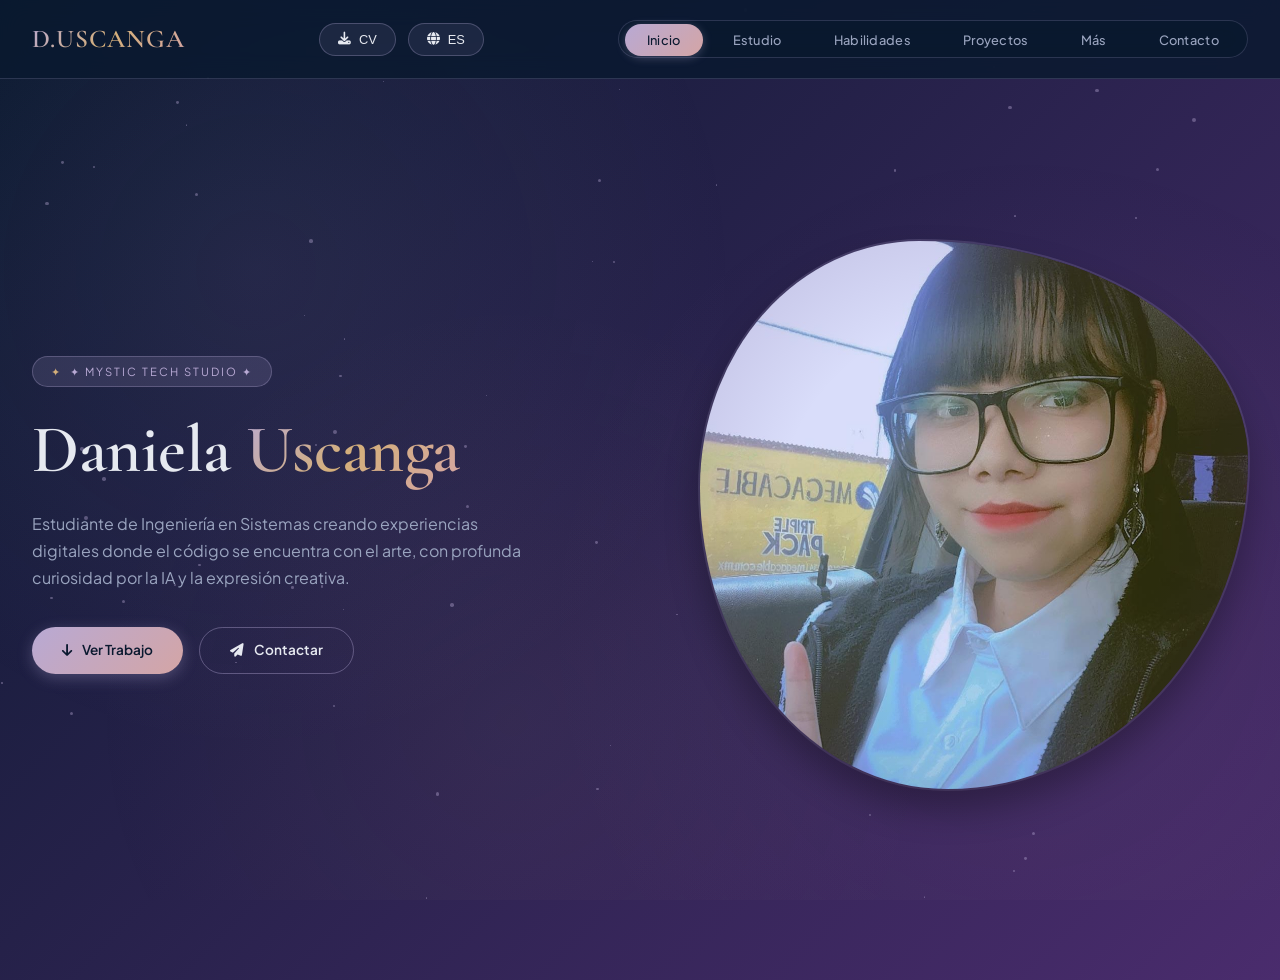
==== commit 87c94289: "2" ====
--- a/index.html
+++ b/index.html
@@ -6,7 +6,9 @@
     <meta name="viewport" content="width=device-width, initial-scale=1.0, maximum-scale=1.0, user-scalable=yes">
     <title>Daniela Uscanga | Mystic Tech Studio</title>
     <link rel="stylesheet" href="https://cdnjs.cloudflare.com/ajax/libs/font-awesome/6.4.0/css/all.min.css">
-    <link href="https://fonts.googleapis.com/css2?family=Plus+Jakarta+Sans:wght@300;400;500;600;700;800&family=Cormorant+Garamond:ital,wght@0,400;0,500;0,600;1,400;1,500&display=swap" rel="stylesheet">
+    <link
+        href="https://fonts.googleapis.com/css2?family=Plus+Jakarta+Sans:wght@300;400;500;600;700;800&family=Cormorant+Garamond:ital,wght@0,400;0,500;0,600;1,400;1,500&display=swap"
+        rel="stylesheet">
     <style>
         * {
             margin: 0;
@@ -49,7 +51,7 @@
             left: 0;
             width: 100%;
             height: 100%;
-            background-image: 
+            background-image:
                 radial-gradient(circle at 20% 30%, rgba(180, 169, 212, 0.08) 0%, transparent 40%),
                 radial-gradient(circle at 80% 70%, rgba(212, 165, 165, 0.06) 0%, transparent 40%),
                 radial-gradient(circle at 40% 80%, rgba(212, 175, 122, 0.05) 0%, transparent 40%);
@@ -69,8 +71,17 @@
         }
 
         @keyframes twinkle {
-            0%, 100% { opacity: 0.2; transform: scale(1); }
-            50% { opacity: 0.6; transform: scale(1.2); }
+
+            0%,
+            100% {
+                opacity: 0.2;
+                transform: scale(1);
+            }
+
+            50% {
+                opacity: 0.6;
+                transform: scale(1.2);
+            }
         }
 
         .container {
@@ -205,6 +216,7 @@
                 opacity: 0;
                 transform: translateY(25px);
             }
+
             to {
                 opacity: 1;
                 transform: translateY(0);
@@ -324,8 +336,17 @@
         }
 
         @keyframes floatGlow {
-            0%, 100% { transform: translateY(0px); border-radius: 40% 60% 55% 45% / 45% 40% 60% 55%; }
-            50% { transform: translateY(-12px); border-radius: 55% 45% 60% 40% / 50% 55% 45% 50%; }
+
+            0%,
+            100% {
+                transform: translateY(0px);
+                border-radius: 40% 60% 55% 45% / 45% 40% 60% 55%;
+            }
+
+            50% {
+                transform: translateY(-12px);
+                border-radius: 55% 45% 60% 40% / 50% 55% 45% 50%;
+            }
         }
 
         .hero-image-wrapper img {
@@ -894,27 +915,41 @@
 
         /* Responsive */
         @media (max-width: 1000px) {
-            .grid-4, .skills-wrapper, .tools-grid, .soft-grid, .projects-grid, .hobbies-grid, .gallery-grid, .certs-grid {
+
+            .grid-4,
+            .skills-wrapper,
+            .tools-grid,
+            .soft-grid,
+            .projects-grid,
+            .hobbies-grid,
+            .gallery-grid,
+            .certs-grid {
                 grid-template-columns: repeat(2, 1fr);
             }
+
             .hero-grid {
                 grid-template-columns: 1fr;
                 text-align: center;
                 gap: 45px;
             }
+
             .hero-description {
                 margin-left: auto;
                 margin-right: auto;
             }
+
             .hero-btns {
                 justify-content: center;
             }
+
             .contact-wrapper {
                 grid-template-columns: 1fr;
             }
+
             .menu-toggle {
                 display: block;
             }
+
             .nav-links {
                 display: none;
                 position: absolute;
@@ -928,12 +963,15 @@
                 gap: 12px;
                 border: 1px solid rgba(180, 169, 212, 0.2);
             }
+
             .nav-links.active {
                 display: flex;
             }
+
             .nav-links a {
                 text-align: center;
             }
+
             .tools-grid {
                 grid-template-columns: repeat(2, 1fr);
             }
@@ -943,24 +981,38 @@
             .container {
                 padding: 0 20px;
             }
-            .grid-4, .skills-wrapper, .tools-grid, .soft-grid, .projects-grid, .hobbies-grid, .gallery-grid, .certs-grid {
+
+            .grid-4,
+            .skills-wrapper,
+            .tools-grid,
+            .soft-grid,
+            .projects-grid,
+            .hobbies-grid,
+            .gallery-grid,
+            .certs-grid {
                 grid-template-columns: 1fr;
             }
+
             .hero-content h1 {
                 font-size: 2.5rem;
             }
+
             .section-header h2 {
                 font-size: 2rem;
             }
+
             .action-buttons {
                 order: 2;
             }
+
             .timeline-item {
                 padding: 24px;
             }
+
             .timeline-item h3 {
                 font-size: 1.2rem;
             }
+
             .tools-grid {
                 grid-template-columns: 1fr;
             }
@@ -982,7 +1034,8 @@
                 <a href="#" class="logo">D.USCANGA</a>
                 <div class="action-buttons">
                     <button class="icon-btn" id="downloadCV"><i class="fas fa-download"></i> CV</button>
-                    <button class="icon-btn" id="languageToggle"><i class="fas fa-globe"></i> <span id="langText">ES</span></button>
+                    <button class="icon-btn" id="languageToggle"><i class="fas fa-globe"></i> <span
+                            id="langText">ES</span></button>
                 </div>
                 <div class="menu-toggle"><i class="fas fa-bars"></i></div>
                 <ul class="nav-links">
@@ -1006,10 +1059,16 @@
                         <div class="hero-content">
                             <div class="hero-badge">✦ MYSTIC TECH STUDIO ✦</div>
                             <h1>Daniela <span class="gradient-text">Uscanga</span></h1>
-                            <p class="hero-description" data-en="Systems Engineering student crafting digital experiences where code meets art, with a deep curiosity for AI and creative expression." data-es="Estudiante de Ingeniería en Sistemas creando experiencias digitales donde el código se encuentra con el arte, con profunda curiosidad por la IA y la expresión creativa.">Estudiante de Ingeniería en Sistemas creando experiencias digitales donde el código se encuentra con el arte, con profunda curiosidad por la IA y la expresión creativa.</p>
+                            <p class="hero-description"
+                                data-en="Systems Engineering student crafting digital experiences where code meets art, with a deep curiosity for AI and creative expression."
+                                data-es="Estudiante de Ingeniería en Sistemas creando experiencias digitales donde el código se encuentra con el arte, con profunda curiosidad por la IA y la expresión creativa.">
+                                Estudiante de Ingeniería en Sistemas creando experiencias digitales donde el código se
+                                encuentra con el arte, con profunda curiosidad por la IA y la expresión creativa.</p>
                             <div class="hero-btns">
-                                <a href="#work" class="btn btn-primary"><i class="fas fa-arrow-down"></i> <span data-en="View Work" data-es="Ver Trabajo">Ver Trabajo</span></a>
-                                <a href="#contact" class="btn btn-secondary"><i class="fas fa-paper-plane"></i> <span data-en="Contact" data-es="Contactar">Contactar</span></a>
+                                <a href="#work" class="btn btn-primary"><i class="fas fa-arrow-down"></i> <span
+                                        data-en="View Work" data-es="Ver Trabajo">Ver Trabajo</span></a>
+                                <a href="#contact" class="btn btn-secondary"><i class="fas fa-paper-plane"></i> <span
+                                        data-en="Contact" data-es="Contactar">Contactar</span></a>
                             </div>
                         </div>
                         <div class="hero-image">
@@ -1028,19 +1087,45 @@
                 <div class="section-header">
                     <span class="section-tag">✦ STUDIO ✦</span>
                     <h2 data-en="Digital alchemist" data-es="Alquimista digital">Alquimista digital</h2>
-                    <p data-en="Where code becomes art, and art becomes experience" data-es="Donde el código se vuelve arte, y el arte se vuelve experiencia">Donde el código se vuelve arte, y el arte se vuelve experiencia</p>
+                    <p data-en="Where code becomes art, and art becomes experience"
+                        data-es="Donde el código se vuelve arte, y el arte se vuelve experiencia">Donde el código se
+                        vuelve arte, y el arte se vuelve experiencia</p>
                 </div>
                 <div class="grid-4">
-                    <div class="card-mystic"><div class="card-icon"><i class="fas fa-graduation-cap"></i></div><h3 data-en="Education" data-es="Educación">Educación</h3><p data-en="Systems Engineering" data-es="Ingeniería en Sistemas">Ingeniería en Sistemas</p></div>
-                    <div class="card-mystic"><div class="card-icon"><i class="fas fa-map-marker-alt"></i></div><h3 data-en="Location" data-es="Ubicación">Ubicación</h3><p>Nuevo Casas Grandes, Chih.</p></div>
-                    <div class="card-mystic"><div class="card-icon"><i class="fas fa-language"></i></div><h3 data-en="Languages" data-es="Idiomas">Idiomas</h3><p>Español (Nativo), Inglés (Básico)</p></div>
-                    <div class="card-mystic"><div class="card-icon"><i class="fas fa-briefcase"></i></div><h3 data-en="Availability" data-es="Disponibilidad">Disponibilidad</h3><p data-en="Internship / Part time" data-es="Prácticas / Medio tiempo">Prácticas / Medio tiempo</p></div>
+                    <div class="card-mystic">
+                        <div class="card-icon"><i class="fas fa-graduation-cap"></i></div>
+                        <h3 data-en="Education" data-es="Educación">Educación</h3>
+                        <p data-en="Systems Engineering" data-es="Ingeniería en Sistemas">Ingeniería en Sistemas</p>
+                    </div>
+                    <div class="card-mystic">
+                        <div class="card-icon"><i class="fas fa-map-marker-alt"></i></div>
+                        <h3 data-en="Location" data-es="Ubicación">Ubicación</h3>
+                        <p>Nuevo Casas Grandes, Chih.</p>
+                    </div>
+                    <div class="card-mystic">
+                        <div class="card-icon"><i class="fas fa-language"></i></div>
+                        <h3 data-en="Languages" data-es="Idiomas">Idiomas</h3>
+                        <p>Español (Nativo), Inglés (Básico)</p>
+                    </div>
+                    <div class="card-mystic">
+                        <div class="card-icon"><i class="fas fa-briefcase"></i></div>
+                        <h3 data-en="Availability" data-es="Disponibilidad">Disponibilidad</h3>
+                        <p data-en="Internship / Part time" data-es="Prácticas / Medio tiempo">Prácticas / Medio tiempo
+                        </p>
+                    </div>
                 </div>
                 <div class="timeline-section">
                     <div class="timeline-modern">
                         <div class="timeline-item">
                             <div class="timeline-date"><i class="fas fa-calendar-alt"></i> 2022 — Presente</div>
-                            <p data-en="As a Systems Engineering student, I've transformed my passion for technology into practical web development. I've built various platforms and applications, applying theory to real projects. My focus is full-stack development, balancing user experience with robust backend logic. I believe in project-based learning and staying current with emerging trends, always with a creative and artistic touch." data-es="Como estudiante de Ingeniería en Sistemas, he transformado mi pasión por la tecnología en desarrollo web práctico. He construido diversas plataformas y aplicaciones, aplicando la teoría a proyectos reales. Mi enfoque es el desarrollo full-stack, equilibrando la experiencia de usuario con una lógica backend robusta. Creo en el aprendizaje basado en proyectos y en mantenerme actualizado con las tendencias emergentes, siempre con un toque creativo y artístico.">Como estudiante de Ingeniería en Sistemas, he transformado mi pasión por la tecnología en desarrollo web práctico. He construido diversas plataformas y aplicaciones, aplicando la teoría a proyectos reales. Mi enfoque es el desarrollo full-stack, equilibrando la experiencia de usuario con una lógica backend robusta. Creo en el aprendizaje basado en proyectos y en mantenerme actualizado con las tendencias emergentes, siempre con un toque creativo y artístico.</p>
+                            <p data-en="As a Systems Engineering student, I've transformed my passion for technology into practical web development. I've built various platforms and applications, applying theory to real projects. My focus is full-stack development, balancing user experience with robust backend logic. I believe in project-based learning and staying current with emerging trends, always with a creative and artistic touch."
+                                data-es="Como estudiante de Ingeniería en Sistemas, he transformado mi pasión por la tecnología en desarrollo web práctico. He construido diversas plataformas y aplicaciones, aplicando la teoría a proyectos reales. Mi enfoque es el desarrollo full-stack, equilibrando la experiencia de usuario con una lógica backend robusta. Creo en el aprendizaje basado en proyectos y en mantenerme actualizado con las tendencias emergentes, siempre con un toque creativo y artístico.">
+                                Como estudiante de Ingeniería en Sistemas, he transformado mi pasión por la tecnología
+                                en desarrollo web práctico. He construido diversas plataformas y aplicaciones, aplicando
+                                la teoría a proyectos reales. Mi enfoque es el desarrollo full-stack, equilibrando la
+                                experiencia de usuario con una lógica backend robusta. Creo en el aprendizaje basado en
+                                proyectos y en mantenerme actualizado con las tendencias emergentes, siempre con un
+                                toque creativo y artístico.</p>
                         </div>
                     </div>
                 </div>
@@ -1053,56 +1138,187 @@
                 <div class="section-header">
                     <span class="section-tag">✦ ARSENAL ✦</span>
                     <h2 data-en="Creative tech stack" data-es="Stack creativo">Stack creativo</h2>
-                    <p data-en="Tools and technologies I master" data-es="Herramientas y tecnologías que domino">Herramientas y tecnologías que domino</p>
-                </div>
-                
+                    <p data-en="Tools and technologies I master" data-es="Herramientas y tecnologías que domino">
+                        Herramientas y tecnologías que domino</p>
+                </div>
+
                 <div class="skills-wrapper">
-                    <div class="skill-card"><h3><i class="fas fa-code"></i> Frontend</h3>
-                        <div class="skill-item"><span>HTML/CSS</span><div class="skill-bar"><div class="skill-progress" style="width: 85%"></div></div></div>
-                        <div class="skill-item"><span>JavaScript</span><div class="skill-bar"><div class="skill-progress" style="width: 70%"></div></div></div>
-                        <div class="skill-item"><span>React</span><div class="skill-bar"><div class="skill-progress" style="width: 60%"></div></div></div>
-                        <div class="skill-item"><span>Bootstrap</span><div class="skill-bar"><div class="skill-progress" style="width: 75%"></div></div></div>
-                    </div>
-                    <div class="skill-card"><h3><i class="fas fa-server"></i> Backend</h3>
-                        <div class="skill-item"><span>PHP</span><div class="skill-bar"><div class="skill-progress" style="width: 65%"></div></div></div>
-                        <div class="skill-item"><span>Laravel</span><div class="skill-bar"><div class="skill-progress" style="width: 55%"></div></div></div>
-                        <div class="skill-item"><span>MySQL / MariaDB</span><div class="skill-bar"><div class="skill-progress" style="width: 70%"></div></div></div>
-                    </div>
-                </div>
-
-                <h3 style="margin: 40px 0 20px; font-size: 1.2rem;"><i class="fas fa-tools"></i> <span data-en="Tools" data-es="Herramientas">Herramientas</span></h3>
+                    <div class="skill-card">
+                        <h3><i class="fas fa-code"></i> Frontend</h3>
+                        <div class="skill-item"><span>HTML/CSS</span>
+                            <div class="skill-bar">
+                                <div class="skill-progress" style="width: 85%"></div>
+                            </div>
+                        </div>
+                        <div class="skill-item"><span>JavaScript</span>
+                            <div class="skill-bar">
+                                <div class="skill-progress" style="width: 70%"></div>
+                            </div>
+                        </div>
+                        <div class="skill-item"><span>React</span>
+                            <div class="skill-bar">
+                                <div class="skill-progress" style="width: 60%"></div>
+                            </div>
+                        </div>
+                        <div class="skill-item"><span>Bootstrap</span>
+                            <div class="skill-bar">
+                                <div class="skill-progress" style="width: 75%"></div>
+                            </div>
+                        </div>
+                    </div>
+                    <div class="skill-card">
+                        <h3><i class="fas fa-server"></i> Backend</h3>
+                        <div class="skill-item"><span>PHP</span>
+                            <div class="skill-bar">
+                                <div class="skill-progress" style="width: 65%"></div>
+                            </div>
+                        </div>
+                        <div class="skill-item"><span>Laravel</span>
+                            <div class="skill-bar">
+                                <div class="skill-progress" style="width: 55%"></div>
+                            </div>
+                        </div>
+                        <div class="skill-item"><span>MySQL / MariaDB</span>
+                            <div class="skill-bar">
+                                <div class="skill-progress" style="width: 70%"></div>
+                            </div>
+                        </div>
+                    </div>
+                </div>
+
+                <h3 style="margin: 40px 0 20px; font-size: 1.2rem;"><i class="fas fa-tools"></i> <span data-en="Tools"
+                        data-es="Herramientas">Herramientas</span></h3>
                 <div class="tools-grid">
-                    <div class="tool-card"><i class="fas fa-microchip"></i><div><h4>Arduino IDE</h4><p>Electrónica</p></div></div>
-                    <div class="tool-card"><i class="fas fa-terminal"></i><div><h4>Terminal/CLI</h4><p>Linux, Git</p></div></div>
-                    <div class="tool-card"><i class="fas fa-code"></i><div><h4>VS Code</h4><p>Editor principal</p></div></div>
-                    <div class="tool-card"><i class="fab fa-figma"></i><div><h4>Figma</h4><p>UI/UX Design</p></div></div>
-                    <div class="tool-card"><i class="fas fa-paint-brush"></i><div><h4>Illustrator</h4><p>Vectorización</p></div></div>
-                    <div class="tool-card"><i class="fas fa-cube"></i><div><h4>Blender</h4><p>Modelado 3D</p></div></div>
-                    <div class="tool-card"><i class="fab fa-git-alt"></i><div><h4>GitHub</h4><p>Control versiones</p></div></div>
-                    <div class="tool-card"><i class="fas fa-file-excel"></i><div><h4>MS Office</h4><p>Documentación</p></div></div>
-                    <div class="tool-card"><i class="fas fa-palette"></i><div><h4>Canva</h4><p>Diseño gráfico</p></div></div>
-                    <div class="tool-card"><i class="fas fa-video"></i><div><h4>Adobe Animate</h4><p>Animación 2D</p></div></div>
-                    <div class="tool-card"><i class="fas fa-paintbrush-pencil"></i><div><h4>MediBang/Krita</h4><p>Ilustración digital</p></div></div>
-                    <div class="tool-card"><i class="fas fa-pen-fancy"></i><div><h4>Clip Studio Paint</h4><p>Arte digital</p></div></div>
-                    <div class="tool-card"><i class="fas fa-scissors"></i><div><h4>CapCut/Filmora</h4><p>Edición de video</p></div></div>
-                    <div class="tool-card"><i class="fas fa-mobile-alt"></i><div><h4>Android Studio</h4><p>Desarrollo móvil</p></div></div>
-                </div>
-
-                <h3 style="margin: 40px 0 20px; font-size: 1.2rem;"><i class="fas fa-heart"></i> <span data-en="Personal Skills" data-es="Habilidades Personales">Habilidades Personales</span></h3>
+                    <div class="tool-card"><i class="fas fa-microchip"></i>
+                        <div>
+                            <h4>Arduino IDE</h4>
+                            <p>Electrónica</p>
+                        </div>
+                    </div>
+                    <div class="tool-card"><i class="fas fa-terminal"></i>
+                        <div>
+                            <h4>Terminal/CLI</h4>
+                            <p>Linux, Git</p>
+                        </div>
+                    </div>
+                    <div class="tool-card"><i class="fas fa-code"></i>
+                        <div>
+                            <h4>VS Code</h4>
+                            <p>Editor principal</p>
+                        </div>
+                    </div>
+                    <div class="tool-card"><i class="fab fa-figma"></i>
+                        <div>
+                            <h4>Figma</h4>
+                            <p>UI/UX Design</p>
+                        </div>
+                    </div>
+                    <div class="tool-card"><i class="fas fa-paint-brush"></i>
+                        <div>
+                            <h4>Illustrator</h4>
+                            <p>Vectorización</p>
+                        </div>
+                    </div>
+                    <div class="tool-card"><i class="fas fa-cube"></i>
+                        <div>
+                            <h4>Blender</h4>
+                            <p>Modelado 3D</p>
+                        </div>
+                    </div>
+                    <div class="tool-card"><i class="fab fa-git-alt"></i>
+                        <div>
+                            <h4>GitHub</h4>
+                            <p>Control versiones</p>
+                        </div>
+                    </div>
+                    <div class="tool-card"><i class="fas fa-file-excel"></i>
+                        <div>
+                            <h4>MS Office</h4>
+                            <p>Documentación</p>
+                        </div>
+                    </div>
+                    <div class="tool-card"><i class="fas fa-palette"></i>
+                        <div>
+                            <h4>Canva</h4>
+                            <p>Diseño gráfico</p>
+                        </div>
+                    </div>
+                    <div class="tool-card"><i class="fas fa-video"></i>
+                        <div>
+                            <h4>Adobe Animate</h4>
+                            <p>Animación 2D</p>
+                        </div>
+                    </div>
+                    <div class="tool-card"><i class="fas fa-paintbrush-pencil"></i>
+                        <div>
+                            <h4>MediBang/Krita</h4>
+                            <p>Ilustración digital</p>
+                        </div>
+                    </div>
+                    <div class="tool-card"><i class="fas fa-pen-fancy"></i>
+                        <div>
+                            <h4>Clip Studio Paint</h4>
+                            <p>Arte digital</p>
+                        </div>
+                    </div>
+                    <div class="tool-card"><i class="fas fa-scissors"></i>
+                        <div>
+                            <h4>CapCut/Filmora</h4>
+                            <p>Edición de video</p>
+                        </div>
+                    </div>
+                    <div class="tool-card"><i class="fas fa-mobile-alt"></i>
+                        <div>
+                            <h4>Android Studio</h4>
+                            <p>Desarrollo móvil</p>
+                        </div>
+                    </div>
+                </div>
+
+                <h3 style="margin: 40px 0 20px; font-size: 1.2rem;"><i class="fas fa-heart"></i> <span
+                        data-en="Personal Skills" data-es="Habilidades Personales">Habilidades Personales</span></h3>
                 <div class="soft-grid">
-                    <div class="soft-card"><i class="fas fa-user-check"></i><h4>Responsable</h4><p>Cumplimiento de plazos</p></div>
-                    <div class="soft-card"><i class="fas fa-brain"></i><h4>Aprendizaje Rápido</h4><p>Adaptación constante</p></div>
-                    <div class="soft-card"><i class="fas fa-eye"></i><h4>Aprendizaje Visual</h4><p>Comprensión visual</p></div>
-                    <div class="soft-card"><i class="fas fa-users"></i><h4>Trabajo en Equipo</h4><p>Colaboración</p></div>
-                    <div class="soft-card"><i class="fas fa-user"></i><h4>Trabajo Individual</h4><p>Autonomía</p></div>
-                    <div class="soft-card"><i class="fas fa-shield-alt"></i><h4>Reservado</h4><p>Enfoque y claridad</p></div>
-                </div>
-
-                <h3 style="margin: 40px 0 20px; font-size: 1.2rem;"><i class="fas fa-certificate"></i> <span data-en="Certificates" data-es="Certificados">Certificados</span></h3>
+                    <div class="soft-card"><i class="fas fa-user-check"></i>
+                        <h4>Responsable</h4>
+                        <p>Cumplimiento de plazos</p>
+                    </div>
+                    <div class="soft-card"><i class="fas fa-brain"></i>
+                        <h4>Aprendizaje Rápido</h4>
+                        <p>Adaptación constante</p>
+                    </div>
+                    <div class="soft-card"><i class="fas fa-eye"></i>
+                        <h4>Aprendizaje Visual</h4>
+                        <p>Comprensión visual</p>
+                    </div>
+                    <div class="soft-card"><i class="fas fa-users"></i>
+                        <h4>Trabajo en Equipo</h4>
+                        <p>Colaboración</p>
+                    </div>
+                    <div class="soft-card"><i class="fas fa-user"></i>
+                        <h4>Trabajo Individual</h4>
+                        <p>Autonomía</p>
+                    </div>
+                    <div class="soft-card"><i class="fas fa-shield-alt"></i>
+                        <h4>Reservado</h4>
+                        <p>Enfoque y claridad</p>
+                    </div>
+                </div>
+
+                <h3 style="margin: 40px 0 20px; font-size: 1.2rem;"><i class="fas fa-certificate"></i> <span
+                        data-en="Certificates" data-es="Certificados">Certificados</span></h3>
                 <div class="certs-grid">
-                    <div class="cert-card"><i class="fas fa-certificate"></i><h4>CCNA: Introducción a las redes</h4><p>Cisco · 28 abril 2025</p></div>
-                    <div class="cert-card"><i class="fab fa-linux"></i><h4>Linux Unhatched</h4><p>Cisco · 28 abril 2025</p></div>
-                    <div class="cert-card"><i class="fas fa-microchip"></i><h4>Fundamentos de IA</h4><p>IBM SkillsBuild / Cisco · 06 marzo 2026</p></div>
+                    <div class="cert-card"><i class="fas fa-certificate"></i>
+                        <h4>CCNA: Introducción a las redes</h4>
+                        <p>Cisco · 28 abril 2025</p>
+                    </div>
+                    <div class="cert-card"><i class="fab fa-linux"></i>
+                        <h4>Linux Unhatched</h4>
+                        <p>Cisco · 28 abril 2025</p>
+                    </div>
+                    <div class="cert-card"><i class="fas fa-microchip"></i>
+                        <h4>Fundamentos de IA</h4>
+                        <p>IBM SkillsBuild / Cisco · 06 marzo 2026</p>
+                    </div>
                 </div>
             </div>
         </section>
@@ -1113,7 +1329,8 @@
                 <div class="section-header">
                     <span class="section-tag">✦ CREATIONS ✦</span>
                     <h2 data-en="Featured projects" data-es="Proyectos destacados">Proyectos destacados</h2>
-                    <p data-en="Code, design and creativity" data-es="Código, diseño y creatividad">Código, diseño y creatividad</p>
+                    <p data-en="Code, design and creativity" data-es="Código, diseño y creatividad">Código, diseño y
+                        creatividad</p>
                 </div>
                 <div class="projects-grid">
                     <!-- ArtMood - En desarrollo -->
@@ -1121,10 +1338,17 @@
                         <div class="project-img"><img src="./img/ArtMood.png" alt="ArtMood"></div>
                         <div class="project-info">
                             <h3>ArtMood</h3>
-                            <div class="project-status status-dev"><i class="fas fa-code-branch"></i> En desarrollo · 2025</div>
-                            <p>Aplicación web interactiva donde artistas pueden compartir ilustraciones, fotografías y obras digitales asociadas a emociones específicas. Fomenta la expresión creativa y conexión entre creadores mediante comentarios y reacciones visuales. Proyecto desarrollado en colaboración.</p>
-                            <div class="project-tags"><span class="project-tag">React</span><span class="project-tag">Laravel</span><span class="project-tag">MySQL</span><span class="project-tag">PHP</span></div>
-                            <a href="https://github.com/DannyUR/ArtMood" class="project-link"><i class="fab fa-github"></i> GitHub →</a>
+                            <div class="project-status status-dev"><i class="fas fa-code-branch"></i> En desarrollo ·
+                                2025</div>
+                            <p>Aplicación web interactiva donde artistas pueden compartir ilustraciones, fotografías y
+                                obras digitales asociadas a emociones específicas. Fomenta la expresión creativa y
+                                conexión entre creadores mediante comentarios y reacciones visuales. Proyecto
+                                desarrollado en colaboración.</p>
+                            <div class="project-tags"><span class="project-tag">React</span><span
+                                    class="project-tag">Laravel</span><span class="project-tag">MySQL</span><span
+                                    class="project-tag">PHP</span></div>
+                            <a href="https://github.com/DannyUR/ArtMood" class="project-link"><i
+                                    class="fab fa-github"></i> GitHub →</a>
                         </div>
                     </div>
                     <!-- Velamar - Completado -->
@@ -1132,10 +1356,17 @@
                         <div class="project-img"><img src="./img/Velamar.png" alt="Velamar"></div>
                         <div class="project-info">
                             <h3>Velamar</h3>
-                            <div class="project-status status-completed"><i class="fas fa-check-circle"></i> Completado · 2025</div>
-                            <p>Plataforma web para la administración y visualización de departamentos en Residencias Velamar. Proyecto desarrollado en colaboración, permitiendo al administrador gestionar datos mediante un panel administrativo y al cliente consultar información mediante una interfaz intuitiva.</p>
-                            <div class="project-tags"><span class="project-tag">PHP</span><span class="project-tag">Bootstrap</span><span class="project-tag">JavaScript</span><span class="project-tag">MariaDB</span></div>
-                            <a href="https://github.com/MagdielD901/velamar" class="project-link"><i class="fab fa-github"></i> GitHub →</a>
+                            <div class="project-status status-completed"><i class="fas fa-check-circle"></i> Completado
+                                · 2025</div>
+                            <p>Plataforma web para la administración y visualización de departamentos en Residencias
+                                Velamar. Proyecto desarrollado en colaboración, permitiendo al administrador gestionar
+                                datos mediante un panel administrativo y al cliente consultar información mediante una
+                                interfaz intuitiva.</p>
+                            <div class="project-tags"><span class="project-tag">PHP</span><span
+                                    class="project-tag">Bootstrap</span><span class="project-tag">JavaScript</span><span
+                                    class="project-tag">MariaDB</span></div>
+                            <a href="https://github.com/MagdielD901/velamar" class="project-link"><i
+                                    class="fab fa-github"></i> GitHub →</a>
                         </div>
                     </div>
                     <!-- RadioClick - En desarrollo -->
@@ -1143,10 +1374,15 @@
                         <div class="project-img"><img src="./img/RadioClick.png" alt="RadioClick"></div>
                         <div class="project-info">
                             <h3>RadioClick</h3>
-                            <div class="project-status status-dev"><i class="fas fa-code-branch"></i> En desarrollo · 2024</div>
-                            <p>Sitio web para descubrir y escuchar podcast. Proyecto inicial de aprendizaje que me permitió consolidar fundamentos de desarrollo web front-end. Prototipo de plataforma de podcasts con diseño responsivo y reproducción de audio.</p>
-                            <div class="project-tags"><span class="project-tag">HTML</span><span class="project-tag">CSS</span><span class="project-tag">JavaScript</span></div>
-                            <a href="https://github.com/DannyUR/RadioClick" class="project-link"><i class="fab fa-github"></i> GitHub →</a>
+                            <div class="project-status status-dev"><i class="fas fa-code-branch"></i> En desarrollo ·
+                                2024</div>
+                            <p>Sitio web para descubrir y escuchar podcast. Proyecto inicial de aprendizaje que me
+                                permitió consolidar fundamentos de desarrollo web front-end. Prototipo de plataforma de
+                                podcasts con diseño responsivo y reproducción de audio.</p>
+                            <div class="project-tags"><span class="project-tag">HTML</span><span
+                                    class="project-tag">CSS</span><span class="project-tag">JavaScript</span></div>
+                            <a href="https://github.com/DannyUR/RadioClick" class="project-link"><i
+                                    class="fab fa-github"></i> GitHub →</a>
                         </div>
                     </div>
                 </div>
@@ -1159,19 +1395,50 @@
                 <div class="section-header">
                     <span class="section-tag">✦ INSPIRATION ✦</span>
                     <h2 data-en="Creative playground" data-es="Laboratorio creativo">Laboratorio creativo</h2>
-                    <p data-en="What inspires me outside the screen" data-es="Lo que me inspira fuera de la pantalla">Lo que me inspira fuera de la pantalla</p>
+                    <p data-en="What inspires me outside the screen" data-es="Lo que me inspira fuera de la pantalla">Lo
+                        que me inspira fuera de la pantalla</p>
                 </div>
                 <div class="hobbies-grid">
-                    <div class="hobby-card"><i class="fas fa-paint-brush"></i><h4>Dibujo</h4><p>Arte tradicional y digital</p></div>
-                    <div class="hobby-card"><i class="fas fa-futbol"></i><h4>Fútbol</h4><p>Trabajo en equipo</p></div>
-                    <div class="hobby-card"><i class="fas fa-gamepad"></i><h4>Videojuegos</h4><p>Estrategia y rol</p></div>
-                    <div class="hobby-card"><i class="fas fa-robot"></i><h4>IA y Tecnología</h4><p>Explorando el futuro</p></div>
-                    <div class="hobby-card"><i class="fas fa-scissors"></i><h4>Manualidades</h4><p>Creación y arte manual</p></div>
+                    <div class="hobby-card"><i class="fas fa-paint-brush"></i>
+                        <h4>Dibujo</h4>
+                        <p>Arte tradicional y digital</p>
+                    </div>
+                    <div class="hobby-card"><i class="fas fa-futbol"></i>
+                        <h4>Fútbol</h4>
+                        <p>Trabajo en equipo</p>
+                    </div>
+                    <div class="hobby-card"><i class="fas fa-gamepad"></i>
+                        <h4>Videojuegos</h4>
+                        <p>Estrategia y rol</p>
+                    </div>
+                    <div class="hobby-card"><i class="fas fa-robot"></i>
+                        <h4>IA y Tecnología</h4>
+                        <p>Explorando el futuro</p>
+                    </div>
+                    <div class="hobby-card"><i class="fas fa-scissors"></i>
+                        <h4>Manualidades</h4>
+                        <p>Creación y arte manual</p>
+                    </div>
                 </div>
                 <div class="gallery-grid">
-                    <div class="gallery-item"><img src="./img/MacetaInteligente.png" alt="Maceta"><div class="gallery-overlay"><h4>Maceta Inteligente</h4><p>Arduino</p></div></div>
-                    <div class="gallery-item"><img src="./img/AdobeIllustrator.png" alt="Illustrator"><div class="gallery-overlay"><h4>Adobe Illustrator</h4><p>Vectorización</p></div></div>
-                    <div class="gallery-item"><img src="./img/Plataforma.png" alt="Plataforma"><div class="gallery-overlay"><h4>Clickteam Fusion</h4><p>Game dev</p></div></div>
+                    <div class="gallery-item"><img src="./img/MacetaInteligente.png" alt="Maceta">
+                        <div class="gallery-overlay">
+                            <h4>Maceta Inteligente</h4>
+                            <p>Arduino</p>
+                        </div>
+                    </div>
+                    <div class="gallery-item"><img src="./img/AdobeIllustrator.png" alt="Illustrator">
+                        <div class="gallery-overlay">
+                            <h4>Adobe Illustrator</h4>
+                            <p>Vectorización</p>
+                        </div>
+                    </div>
+                    <div class="gallery-item"><img src="./img/Plataforma.png" alt="Plataforma">
+                        <div class="gallery-overlay">
+                            <h4>Clickteam Fusion</h4>
+                            <p>Game dev</p>
+                        </div>
+                    </div>
                 </div>
             </div>
         </section>
@@ -1182,14 +1449,35 @@
                 <div class="section-header">
                     <span class="section-tag">✦ CONNECT ✦</span>
                     <h2 data-en="Let's create magic" data-es="Creemos magia">Creemos magia</h2>
-                    <p data-en="Have a project? Let's talk" data-es="¿Tienes un proyecto? Hablemos">¿Tienes un proyecto? Hablemos</p>
+                    <p data-en="Have a project? Let's talk" data-es="¿Tienes un proyecto? Hablemos">¿Tienes un proyecto?
+                        Hablemos</p>
                 </div>
                 <div class="contact-wrapper">
                     <div class="contact-info">
-                        <div class="contact-card"><i class="fas fa-map-marker-alt"></i><div><h4 data-en="Location" data-es="Ubicación">Ubicación</h4><p>Nuevo Casas Grandes, Chih.</p></div></div>
-                        <div class="contact-card"><i class="fas fa-envelope"></i><div><h4>Email</h4><p>uscangadaniela9@gmail.com</p></div></div>
-                        <div class="contact-card"><i class="fas fa-phone"></i><div><h4>Teléfono</h4><p>+52 636 109 9492</p></div></div>
-                        <div class="contact-card"><i class="fab fa-github"></i><div><h4>GitHub</h4><p>github.com/DannyUR</p></div></div>
+                        <div class="contact-card"><i class="fas fa-map-marker-alt"></i>
+                            <div>
+                                <h4 data-en="Location" data-es="Ubicación">Ubicación</h4>
+                                <p>Nuevo Casas Grandes, Chih.</p>
+                            </div>
+                        </div>
+                        <div class="contact-card"><i class="fas fa-envelope"></i>
+                            <div>
+                                <h4>Email</h4>
+                                <p>uscangadaniela9@gmail.com</p>
+                            </div>
+                        </div>
+                        <div class="contact-card"><i class="fas fa-phone"></i>
+                            <div>
+                                <h4>Teléfono</h4>
+                                <p>+52 636 109 9492</p>
+                            </div>
+                        </div>
+                        <div class="contact-card"><i class="fab fa-github"></i>
+                            <div>
+                                <h4>GitHub</h4>
+                                <p>github.com/DannyUR</p>
+                            </div>
+                        </div>
                     </div>
                 </div>
             </div>
@@ -1237,15 +1525,10 @@
             document.querySelector('header')?.classList.toggle('scrolled', window.scrollY > 50);
         });
 
-        // Descargar CV
+        // Descargar / Abrir CV (redirige a cv.html)
         document.getElementById('downloadCV')?.addEventListener('click', () => {
-            const cv = `DANIELA USCANGA\nIngeniería en Sistemas Computacionales\nITSNCG · 2022-2026\n\nHABILIDADES TÉCNICAS:\n• HTML/CSS (85%) · JavaScript (70%) · React (60%) · Bootstrap (75%)\n• PHP (65%) · Laravel (55%) · MySQL/MariaDB (70%)\n\nHERRAMIENTAS:\nArduino, Terminal/CLI, VS Code, Figma, Illustrator, Blender, GitHub, Office, Canva, Adobe Animate, MediBang/Krita, Clip Studio Paint, CapCut/Filmora, Android Studio\n\nHABILIDADES PERSONALES:\nResponsable, Aprendizaje Rápido, Trabajo en Equipo, Autonomía\n\nPROYECTOS:\n• ArtMood - En desarrollo (React, Laravel, MySQL)\n• Velamar - Completado (PHP, Bootstrap, MariaDB)\n• RadioClick - En desarrollo (HTML, CSS, JS)\n\nCERTIFICACIONES:\n• CCNA: Introducción a las redes (Cisco, 2025)\n• Linux Unhatched (Cisco, 2025)\n• Fundamentos de IA (IBM SkillsBuild/Cisco, 2026)\n\nCONTACTO:\nEmail: uscangadaniela9@gmail.com\nGitHub: github.com/DannyUR\nTel: +52 636 109 9492`;
-            const blob = new Blob([cv], { type: 'text/plain' });
-            const a = document.createElement('a');
-            a.href = URL.createObjectURL(blob);
-            a.download = 'CV_Daniela_Uscanga.txt';
-            a.click();
-            URL.revokeObjectURL(a.href);
+            // Abre el CV en una nueva pestaña
+            window.open('cv.html', '_blank');
         });
 
         // Cambio de idioma
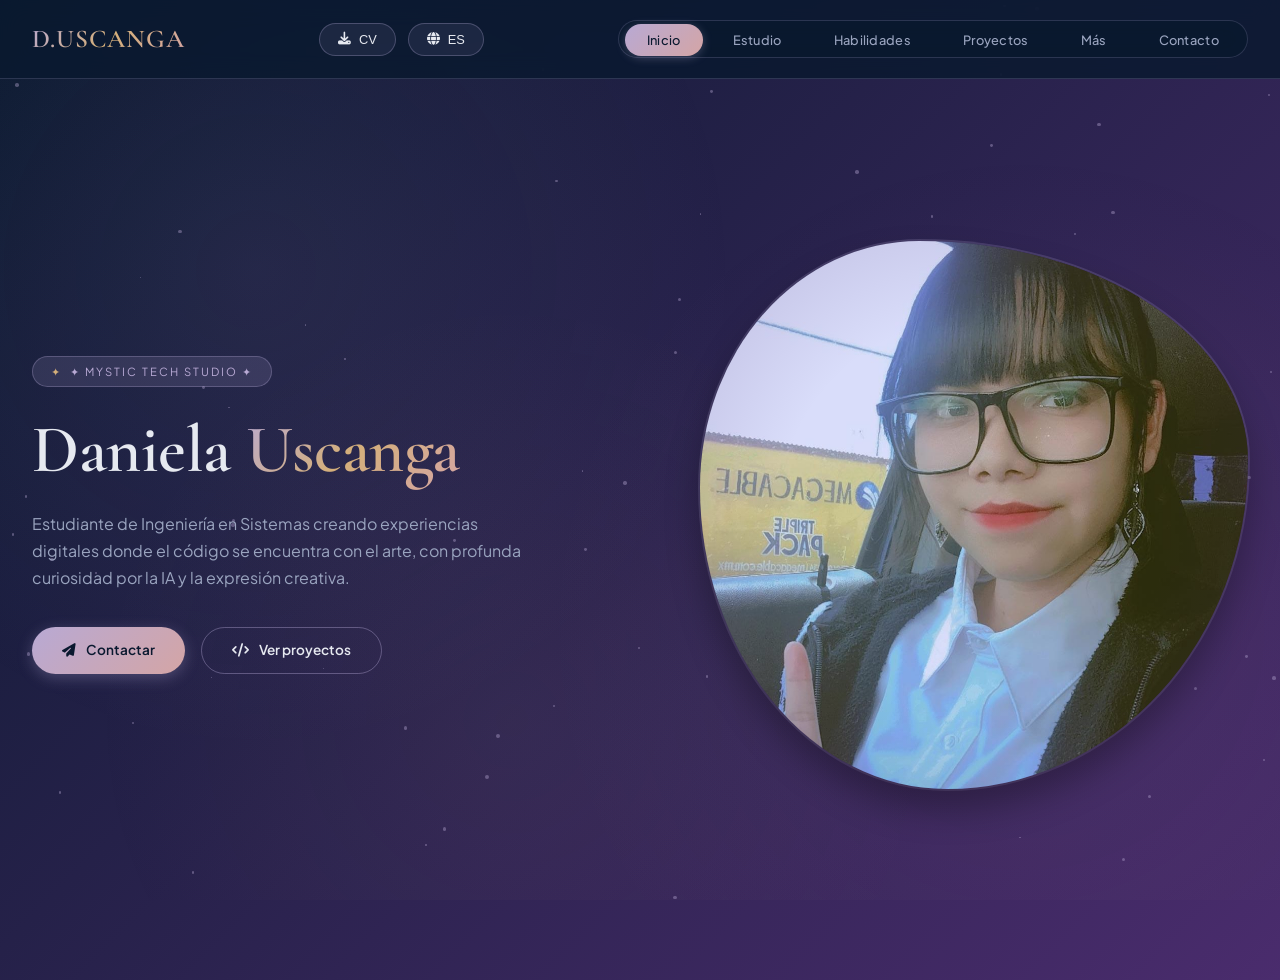
==== commit 67171055: "Actualización de Portafolio Se mejoro la interfaz añadiendo proyectos y mas imágenes en la galería, " ====
--- a/index.html
+++ b/index.html
@@ -4,12 +4,13 @@
 <head>
     <meta charset="UTF-8">
     <meta name="viewport" content="width=device-width, initial-scale=1.0, maximum-scale=1.0, user-scalable=yes">
-    <title>Daniela Uscanga | Mystic Tech Studio</title>
+    <title>Daniela Uscanga | Mystic Tech Studio · Portafolio profesional</title>
     <link rel="stylesheet" href="https://cdnjs.cloudflare.com/ajax/libs/font-awesome/6.4.0/css/all.min.css">
     <link
         href="https://fonts.googleapis.com/css2?family=Plus+Jakarta+Sans:wght@300;400;500;600;700;800&family=Cormorant+Garamond:ital,wght@0,400;0,500;0,600;1,400;1,500&display=swap"
         rel="stylesheet">
     <style>
+        /* ===== ESTILOS (sin cambios, igual que los tuyos) ===== */
         * {
             margin: 0;
             padding: 0;
@@ -44,22 +45,19 @@
             min-height: 100vh;
         }
 
-        /* Efecto de estrellas/nébula */
         .nebula {
             position: fixed;
             top: 0;
             left: 0;
             width: 100%;
             height: 100%;
-            background-image:
-                radial-gradient(circle at 20% 30%, rgba(180, 169, 212, 0.08) 0%, transparent 40%),
+            background-image: radial-gradient(circle at 20% 30%, rgba(180, 169, 212, 0.08) 0%, transparent 40%),
                 radial-gradient(circle at 80% 70%, rgba(212, 165, 165, 0.06) 0%, transparent 40%),
                 radial-gradient(circle at 40% 80%, rgba(212, 175, 122, 0.05) 0%, transparent 40%);
             pointer-events: none;
             z-index: 0;
         }
 
-        /* Partículas brillantes */
         .star {
             position: fixed;
             background: var(--lavender);
@@ -92,7 +90,6 @@
             z-index: 10;
         }
 
-        /* Header */
         header {
             position: fixed;
             top: 0;
@@ -131,7 +128,6 @@
             letter-spacing: 1px;
         }
 
-        /* Botones acción */
         .action-buttons {
             display: flex;
             gap: 12px;
@@ -165,7 +161,6 @@
             color: var(--text-light);
         }
 
-        /* Navegación */
         .nav-links {
             display: flex;
             gap: 8px;
@@ -199,7 +194,6 @@
             box-shadow: 0 2px 10px rgba(180, 169, 212, 0.3);
         }
 
-        /* Secciones */
         .section {
             display: none;
             min-height: 100vh;
@@ -223,7 +217,6 @@
             }
         }
 
-        /* Hero Section */
         .hero {
             display: flex;
             align-items: center;
@@ -324,7 +317,6 @@
             transform: translateY(-3px);
         }
 
-        /* Imagen hero con efecto místico */
         .hero-image-wrapper {
             position: relative;
             width: 100%;
@@ -366,7 +358,6 @@
             pointer-events: none;
         }
 
-        /* Títulos sección */
         .section-header {
             text-align: center;
             margin-bottom: 55px;
@@ -396,7 +387,6 @@
             font-size: 0.9rem;
         }
 
-        /* Cards grid */
         .grid-4 {
             display: grid;
             grid-template-columns: repeat(4, 1fr);
@@ -447,7 +437,19 @@
             color: var(--text-muted);
         }
 
-        /* Timeline educación */
+        .availability-date {
+            font-size: 0.7rem;
+            margin-top: 8px;
+            color: var(--gold-soft);
+            font-weight: 500;
+        }
+
+        .institution-name {
+            font-size: 0.7rem;
+            margin-top: 6px;
+            color: var(--lavender);
+        }
+
         .timeline-section {
             margin-top: 20px;
         }
@@ -494,7 +496,6 @@
             line-height: 1.7;
         }
 
-        /* Skills con barras */
         .skills-wrapper {
             display: grid;
             grid-template-columns: repeat(2, 1fr);
@@ -549,7 +550,6 @@
             transition: width 1s cubic-bezier(0.2, 0.9, 0.4, 1.1);
         }
 
-        /* Tools grid */
         .tools-grid {
             display: grid;
             grid-template-columns: repeat(4, 1fr);
@@ -591,7 +591,6 @@
             color: var(--text-muted);
         }
 
-        /* Soft skills */
         .soft-grid {
             display: grid;
             grid-template-columns: repeat(3, 1fr);
@@ -631,7 +630,6 @@
             color: var(--text-muted);
         }
 
-        /* Certificados */
         .certs-grid {
             display: grid;
             grid-template-columns: repeat(3, 1fr);
@@ -672,7 +670,6 @@
             color: var(--text-muted);
         }
 
-        /* Proyectos */
         .projects-grid {
             display: grid;
             grid-template-columns: repeat(3, 1fr);
@@ -780,7 +777,6 @@
             gap: 12px;
         }
 
-        /* Hobbies + Galería */
         .hobbies-grid {
             display: grid;
             grid-template-columns: repeat(5, 1fr);
@@ -867,7 +863,6 @@
             color: var(--lavender);
         }
 
-        /* Contacto simplificado */
         .contact-wrapper {
             max-width: 700px;
             margin: 0 auto;
@@ -913,7 +908,6 @@
             font-weight: 500;
         }
 
-        /* Responsive */
         @media (max-width: 1000px) {
 
             .grid-4,
@@ -1022,10 +1016,7 @@
 
 <body>
 
-    <!-- Nébula de fondo -->
     <div class="nebula"></div>
-
-    <!-- Estrellas generadas por JS -->
     <div id="stars-container"></div>
 
     <header>
@@ -1063,12 +1054,12 @@
                                 data-en="Systems Engineering student crafting digital experiences where code meets art, with a deep curiosity for AI and creative expression."
                                 data-es="Estudiante de Ingeniería en Sistemas creando experiencias digitales donde el código se encuentra con el arte, con profunda curiosidad por la IA y la expresión creativa.">
                                 Estudiante de Ingeniería en Sistemas creando experiencias digitales donde el código se
-                                encuentra con el arte, con profunda curiosidad por la IA y la expresión creativa.</p>
+                                encuentra con el arte, con profunda curiosidad por la IA y la expresión creativa.
+                            </p>
                             <div class="hero-btns">
-                                <a href="#work" class="btn btn-primary"><i class="fas fa-arrow-down"></i> <span
-                                        data-en="View Work" data-es="Ver Trabajo">Ver Trabajo</span></a>
-                                <a href="#contact" class="btn btn-secondary"><i class="fas fa-paper-plane"></i> <span
-                                        data-en="Contact" data-es="Contactar">Contactar</span></a>
+                                <a href="#contact" class="btn btn-primary"><i class="fas fa-paper-plane"></i>
+                                    Contactar</a>
+                                <a href="#work" class="btn btn-secondary"><i class="fas fa-code"></i> Ver proyectos</a>
                             </div>
                         </div>
                         <div class="hero-image">
@@ -1096,36 +1087,62 @@
                         <div class="card-icon"><i class="fas fa-graduation-cap"></i></div>
                         <h3 data-en="Education" data-es="Educación">Educación</h3>
                         <p data-en="Systems Engineering" data-es="Ingeniería en Sistemas">Ingeniería en Sistemas</p>
+                        <p class="institution-name">Instituto Tecnológico Superior de Nuevo Casas Grandes</p>
                     </div>
                     <div class="card-mystic">
                         <div class="card-icon"><i class="fas fa-map-marker-alt"></i></div>
                         <h3 data-en="Location" data-es="Ubicación">Ubicación</h3>
-                        <p>Nuevo Casas Grandes, Chih.</p>
+                        <p data-en="Nuevo Casas Grandes, Chih." data-es="Nuevo Casas Grandes, Chih.">Nuevo Casas
+                            Grandes, Chih.</p>
                     </div>
                     <div class="card-mystic">
                         <div class="card-icon"><i class="fas fa-language"></i></div>
                         <h3 data-en="Languages" data-es="Idiomas">Idiomas</h3>
-                        <p>Español (Nativo), Inglés (Básico)</p>
+                        <p data-en="Spanish (Native) · English (Basic)" data-es="Español (Nativo) · Inglés (Básico)">
+                            Español (Nativo) · Inglés (Básico)</p>
+                        <p class="institution-name" style="margin-top:4px;"
+                            data-en="Technical reading / A2 comprehension" data-es="Lectura técnica / comprensión A2">
+                            Lectura técnica / comprensión A2</p>
                     </div>
                     <div class="card-mystic">
                         <div class="card-icon"><i class="fas fa-briefcase"></i></div>
                         <h3 data-en="Availability" data-es="Disponibilidad">Disponibilidad</h3>
-                        <p data-en="Internship / Part time" data-es="Prácticas / Medio tiempo">Prácticas / Medio tiempo
+                        <p data-en="Internship / Freelance" data-es="Prácticas profesionales / Freelance">Prácticas
+                            profesionales / Freelance</p>
+                        <p class="availability-date" data-en="✨ Start: June 2026 · Flexible schedule"
+                            data-es="✨ Incorporación: junio 2026 · Horario flexible">
+                            ✨ Incorporación: junio 2026 · Horario flexible
                         </p>
                     </div>
                 </div>
                 <div class="timeline-section">
                     <div class="timeline-modern">
                         <div class="timeline-item">
-                            <div class="timeline-date"><i class="fas fa-calendar-alt"></i> 2022 — Presente</div>
-                            <p data-en="As a Systems Engineering student, I've transformed my passion for technology into practical web development. I've built various platforms and applications, applying theory to real projects. My focus is full-stack development, balancing user experience with robust backend logic. I believe in project-based learning and staying current with emerging trends, always with a creative and artistic touch."
-                                data-es="Como estudiante de Ingeniería en Sistemas, he transformado mi pasión por la tecnología en desarrollo web práctico. He construido diversas plataformas y aplicaciones, aplicando la teoría a proyectos reales. Mi enfoque es el desarrollo full-stack, equilibrando la experiencia de usuario con una lógica backend robusta. Creo en el aprendizaje basado en proyectos y en mantenerme actualizado con las tendencias emergentes, siempre con un toque creativo y artístico.">
-                                Como estudiante de Ingeniería en Sistemas, he transformado mi pasión por la tecnología
-                                en desarrollo web práctico. He construido diversas plataformas y aplicaciones, aplicando
-                                la teoría a proyectos reales. Mi enfoque es el desarrollo full-stack, equilibrando la
-                                experiencia de usuario con una lógica backend robusta. Creo en el aprendizaje basado en
-                                proyectos y en mantenerme actualizado con las tendencias emergentes, siempre con un
-                                toque creativo y artístico.</p>
+                            <div class="timeline-date"><i class="fas fa-calendar-alt"></i> <span
+                                    data-en="2022 — Present" data-es="2022 — Presente">2022 — Presente</span></div>
+                            <h3 data-en="Systems Engineering · Instituto Tecnológico Superior de Nuevo Casas Grandes"
+                                data-es="Ingeniería en Sistemas · Instituto Tecnológico Superior de Nuevo Casas Grandes">
+                                Ingeniería en Sistemas · Instituto Tecnológico Superior de Nuevo Casas Grandes
+                            </h3>
+                            <p data-en="My approach combines hands-on experimentation with a focus on visual and functional details. I enjoy the harmony between backend and frontend, transforming designs into solid in-browser experiences. Intuitive, aesthetically polished, and technically robust interfaces are my hallmark."
+                                data-es="Mi enfoque combina experimentación práctica con una obsesión por los detalles visuales y funcionales. Disfruto la armonía entre backend y frontend, transformando diseños en experiencias sólidas dentro del navegador. Las interfaces intuitivas, estéticamente cuidadas y técnicamente robustas son mi sello.">
+                                Mi enfoque combina experimentación práctica con una obsesión por los detalles visuales y
+                                funcionales. Disfruto la armonía entre backend y frontend, transformando diseños en
+                                experiencias sólidas dentro del navegador. Las interfaces intuitivas, estéticamente
+                                cuidadas y técnicamente robustas son mi sello.
+                            </p>
+                            <p data-en="I stand out for an unconventional creative vision, perfectionism in finishes, and agile adaptation to new technologies. I am curious, solution-oriented, and have a good eye for design."
+                                data-es="Me distingo por una visión creativa poco convencional, perfeccionismo en los acabados y adaptación ágil a nuevas tecnologías. Soy curiosa, resolutiva y tengo buen ojo para el diseño.">
+                                Me distingo por una visión creativa poco convencional, perfeccionismo en los acabados y
+                                adaptación ágil a nuevas tecnologías. Soy curiosa, resolutiva y tengo buen ojo para el
+                                diseño.
+                            </p>
+                            <p data-en="A clear example is Velamar, a residential management platform developed in a pair-programming team, where we coordinated logic, tasks, and user experience — strengthening my collaborative work skills and technical communication."
+                                data-es="Un ejemplo de ello es Velamar, una plataforma de gestión residencial desarrollada en equipo (pareja), donde coordinamos lógica, tareas y experiencia de usuario — fortaleciendo mi capacidad de trabajo colaborativo y comunicación técnica.">
+                                Un ejemplo de ello es Velamar, una plataforma de gestión residencial desarrollada en
+                                equipo (pareja), donde coordinamos lógica, tareas y experiencia de usuario —
+                                fortaleciendo mi capacidad de trabajo colaborativo y comunicación técnica.
+                            </p>
                         </div>
                     </div>
                 </div>
@@ -1144,7 +1161,7 @@
 
                 <div class="skills-wrapper">
                     <div class="skill-card">
-                        <h3><i class="fas fa-code"></i> Frontend</h3>
+                        <h3><i class="fas fa-code"></i> <span data-en="Frontend" data-es="Frontend">Frontend</span></h3>
                         <div class="skill-item"><span>HTML/CSS</span>
                             <div class="skill-bar">
                                 <div class="skill-progress" style="width: 85%"></div>
@@ -1167,7 +1184,7 @@
                         </div>
                     </div>
                     <div class="skill-card">
-                        <h3><i class="fas fa-server"></i> Backend</h3>
+                        <h3><i class="fas fa-server"></i> <span data-en="Backend" data-es="Backend">Backend</span></h3>
                         <div class="skill-item"><span>PHP</span>
                             <div class="skill-bar">
                                 <div class="skill-progress" style="width: 65%"></div>
@@ -1192,7 +1209,7 @@
                     <div class="tool-card"><i class="fas fa-microchip"></i>
                         <div>
                             <h4>Arduino IDE</h4>
-                            <p>Electrónica</p>
+                            <p data-en="Electronics" data-es="Electrónica">Electrónica</p>
                         </div>
                     </div>
                     <div class="tool-card"><i class="fas fa-terminal"></i>
@@ -1204,7 +1221,7 @@
                     <div class="tool-card"><i class="fas fa-code"></i>
                         <div>
                             <h4>VS Code</h4>
-                            <p>Editor principal</p>
+                            <p data-en="Main editor" data-es="Editor principal">Editor principal</p>
                         </div>
                     </div>
                     <div class="tool-card"><i class="fab fa-figma"></i>
@@ -1216,61 +1233,61 @@
                     <div class="tool-card"><i class="fas fa-paint-brush"></i>
                         <div>
                             <h4>Illustrator</h4>
-                            <p>Vectorización</p>
+                            <p data-en="Vector design" data-es="Vectorización">Vectorización</p>
                         </div>
                     </div>
                     <div class="tool-card"><i class="fas fa-cube"></i>
                         <div>
                             <h4>Blender</h4>
-                            <p>Modelado 3D</p>
+                            <p data-en="3D Modeling" data-es="Modelado 3D">Modelado 3D</p>
                         </div>
                     </div>
                     <div class="tool-card"><i class="fab fa-git-alt"></i>
                         <div>
                             <h4>GitHub</h4>
-                            <p>Control versiones</p>
+                            <p data-en="Version control" data-es="Control versiones">Control versiones</p>
                         </div>
                     </div>
                     <div class="tool-card"><i class="fas fa-file-excel"></i>
                         <div>
                             <h4>MS Office</h4>
-                            <p>Documentación</p>
+                            <p data-en="Documentation" data-es="Documentación">Documentación</p>
                         </div>
                     </div>
                     <div class="tool-card"><i class="fas fa-palette"></i>
                         <div>
                             <h4>Canva</h4>
-                            <p>Diseño gráfico</p>
+                            <p data-en="Graphic design" data-es="Diseño gráfico">Diseño gráfico</p>
                         </div>
                     </div>
                     <div class="tool-card"><i class="fas fa-video"></i>
                         <div>
                             <h4>Adobe Animate</h4>
-                            <p>Animación 2D</p>
-                        </div>
-                    </div>
-                    <div class="tool-card"><i class="fas fa-paintbrush-pencil"></i>
+                            <p data-en="2D Animation" data-es="Animación 2D">Animación 2D</p>
+                        </div>
+                    </div>
+                    <div class="tool-card"><i class="fas fa-pen-fancy"></i>
                         <div>
                             <h4>MediBang/Krita</h4>
-                            <p>Ilustración digital</p>
+                            <p data-en="Digital illustration" data-es="Ilustración digital">Ilustración digital</p>
                         </div>
                     </div>
                     <div class="tool-card"><i class="fas fa-pen-fancy"></i>
                         <div>
                             <h4>Clip Studio Paint</h4>
-                            <p>Arte digital</p>
+                            <p data-en="Digital art" data-es="Arte digital">Arte digital</p>
                         </div>
                     </div>
                     <div class="tool-card"><i class="fas fa-scissors"></i>
                         <div>
                             <h4>CapCut/Filmora</h4>
-                            <p>Edición de video</p>
+                            <p data-en="Video editing" data-es="Edición de video">Edición de video</p>
                         </div>
                     </div>
                     <div class="tool-card"><i class="fas fa-mobile-alt"></i>
                         <div>
                             <h4>Android Studio</h4>
-                            <p>Desarrollo móvil</p>
+                            <p data-en="Mobile development" data-es="Desarrollo móvil">Desarrollo móvil</p>
                         </div>
                     </div>
                 </div>
@@ -1279,28 +1296,28 @@
                         data-en="Personal Skills" data-es="Habilidades Personales">Habilidades Personales</span></h3>
                 <div class="soft-grid">
                     <div class="soft-card"><i class="fas fa-user-check"></i>
-                        <h4>Responsable</h4>
-                        <p>Cumplimiento de plazos</p>
+                        <h4 data-en="Responsible" data-es="Responsable">Responsable</h4>
+                        <p data-en="Meeting deadlines" data-es="Cumplimiento de plazos">Cumplimiento de plazos</p>
                     </div>
                     <div class="soft-card"><i class="fas fa-brain"></i>
-                        <h4>Aprendizaje Rápido</h4>
-                        <p>Adaptación constante</p>
+                        <h4 data-en="Fast Learning" data-es="Aprendizaje Rápido">Aprendizaje Rápido</h4>
+                        <p data-en="Constant adaptation" data-es="Adaptación constante">Adaptación constante</p>
                     </div>
                     <div class="soft-card"><i class="fas fa-eye"></i>
-                        <h4>Aprendizaje Visual</h4>
-                        <p>Comprensión visual</p>
+                        <h4 data-en="Visual Learning" data-es="Aprendizaje Visual">Aprendizaje Visual</h4>
+                        <p data-en="Visual understanding" data-es="Comprensión visual">Comprensión visual</p>
                     </div>
                     <div class="soft-card"><i class="fas fa-users"></i>
-                        <h4>Trabajo en Equipo</h4>
-                        <p>Colaboración</p>
+                        <h4 data-en="Teamwork" data-es="Trabajo en Equipo">Trabajo en Equipo</h4>
+                        <p data-en="Collaboration" data-es="Colaboración">Colaboración</p>
                     </div>
                     <div class="soft-card"><i class="fas fa-user"></i>
-                        <h4>Trabajo Individual</h4>
-                        <p>Autonomía</p>
-                    </div>
-                    <div class="soft-card"><i class="fas fa-shield-alt"></i>
-                        <h4>Reservado</h4>
-                        <p>Enfoque y claridad</p>
+                        <h4 data-en="Autonomy" data-es="Autonomía">Autonomía</h4>
+                        <p data-en="Initiative" data-es="Iniciativa propia">Iniciativa propia</p>
+                    </div>
+                    <div class="soft-card"><i class="fas fa-lightbulb"></i>
+                        <h4 data-en="Creativity" data-es="Creatividad">Creatividad</h4>
+                        <p data-en="Innovative resolution" data-es="Resolución innovadora">Resolución innovadora</p>
                     </div>
                 </div>
 
@@ -1308,22 +1325,22 @@
                         data-en="Certificates" data-es="Certificados">Certificados</span></h3>
                 <div class="certs-grid">
                     <div class="cert-card"><i class="fas fa-certificate"></i>
-                        <h4>CCNA: Introducción a las redes</h4>
-                        <p>Cisco · 28 abril 2025</p>
+                        <h4>CCNA: Introduction to Networks</h4>
+                        <p>Cisco · 2025</p>
                     </div>
                     <div class="cert-card"><i class="fab fa-linux"></i>
                         <h4>Linux Unhatched</h4>
-                        <p>Cisco · 28 abril 2025</p>
+                        <p>Cisco · 2025</p>
                     </div>
                     <div class="cert-card"><i class="fas fa-microchip"></i>
-                        <h4>Fundamentos de IA</h4>
-                        <p>IBM SkillsBuild / Cisco · 06 marzo 2026</p>
+                        <h4>AI Fundamentals</h4>
+                        <p>IBM SkillsBuild / Cisco · 2026</p>
                     </div>
                 </div>
             </div>
         </section>
 
-        <!-- WORK - PROYECTOS CON ESTADOS -->
+        <!-- WORK - PROYECTOS -->
         <section id="work" class="section">
             <div class="container">
                 <div class="section-header">
@@ -1333,58 +1350,128 @@
                         creatividad</p>
                 </div>
                 <div class="projects-grid">
-                    <!-- ArtMood - En desarrollo -->
+
+                    <!-- ARCHIMARKET3D - 2026 - En desarrollo + trabajo en equipo -->
                     <div class="project-card">
-                        <div class="project-img"><img src="./img/ArtMood.png" alt="ArtMood"></div>
+                        <div class="project-img">
+                            <img src="./img/ArchiMarket3D.png" alt="ArchiMarket3D">
+                        </div>
+                        <div class="project-info">
+                            <h3>ArchiMarket3D</h3>
+                            <div class="project-status status-dev">
+                                <i class="fas fa-code-branch"></i> <span data-en="In development"
+                                    data-es="En desarrollo">En desarrollo</span> · 2026
+                            </div>
+                            <p data-en="Marketplace specialized in selling 3D models for architecture and design. Project developed as a pair-programming team, coordinating both web platform and mobile app. Includes integrated 3D viewer, purchase-validated review system, PayPal payments and three license types (Personal, Business, Unlimited)."
+                                data-es="Marketplace especializado en la venta de modelos 3D para arquitectura y diseño. Proyecto desarrollado en equipo (pareja), donde coordinamos tanto la plataforma web como la app móvil. Incluye visor 3D integrado, sistema de reseñas con validación de compra, pagos vía PayPal y tres tipos de licencia (Personal, Empresarial, Ilimitada).">
+                                Marketplace especializado en la venta de modelos 3D para arquitectura y diseño.
+                                Proyecto desarrollado en equipo (pareja), donde coordinamos tanto la plataforma web
+                                como la app móvil. Incluye visor 3D integrado, sistema de reseñas con validación de
+                                compra, pagos vía PayPal y tres tipos de licencia (Personal, Empresarial, Ilimitada).
+                            </p>
+                            <div class="project-tags">
+                                <span class="project-tag">Laravel</span>
+                                <span class="project-tag">React</span>
+                                <span class="project-tag">React Native</span>
+                                <span class="project-tag">PayPal API</span>
+                            </div>
+                            <a href="https://github.com/DannyUR/ArchiMarket3D" target="_blank" class="project-link">
+                                <i class="fab fa-github"></i> <span data-en="View code on GitHub"
+                                    data-es="Ver código en GitHub">Ver código en GitHub</span> →
+                            </a>
+                        </div>
+                    </div>
+
+                    <!-- VELAMAR - 2025 - Completado + trabajo en equipo -->
+                    <div class="project-card">
+                        <div class="project-img">
+                            <img src="./img/Velamar.png" alt="Velamar">
+                        </div>
+                        <div class="project-info">
+                            <h3>Velamar</h3>
+                            <div class="project-status status-completed">
+                                <i class="fas fa-check-circle"></i> <span data-en="Completed"
+                                    data-es="Completado">Completado</span> · 2025
+                            </div>
+                            <p data-en="Web platform for apartment management at Residencias Velamar. Developed as a pair-programming team, enables admins to manage data through an administrative panel while clients access information via intuitive interface."
+                                data-es="Plataforma web para la administración de departamentos en Residencias Velamar. Desarrollado en equipo (pareja), permite al administrador gestionar datos mediante un panel administrativo y al cliente consultar información a través de una interfaz intuitiva.">
+                                Plataforma web para la administración de departamentos en Residencias Velamar.
+                                Desarrollado en equipo (pareja), permite al administrador gestionar datos mediante
+                                un panel administrativo y al cliente consultar información a través de una interfaz
+                                intuitiva.
+                            </p>
+                            <div class="project-tags">
+                                <span class="project-tag">PHP</span>
+                                <span class="project-tag">Bootstrap</span>
+                                <span class="project-tag">JavaScript</span>
+                                <span class="project-tag">MariaDB</span>
+                            </div>
+                            <a href="https://github.com/MagdielD901/velamar" target="_blank" class="project-link">
+                                <i class="fab fa-github"></i> <span data-en="View code on GitHub"
+                                    data-es="Ver código en GitHub">Ver código en GitHub</span> →
+                            </a>
+                        </div>
+                    </div>
+
+                    <!-- ARTMOOD - 2025 - En desarrollo (corregido) -->
+                    <div class="project-card">
+                        <div class="project-img">
+                            <img src="./img/ArtMood.png" alt="ArtMood">
+                        </div>
                         <div class="project-info">
                             <h3>ArtMood</h3>
-                            <div class="project-status status-dev"><i class="fas fa-code-branch"></i> En desarrollo ·
-                                2025</div>
-                            <p>Aplicación web interactiva donde artistas pueden compartir ilustraciones, fotografías y
-                                obras digitales asociadas a emociones específicas. Fomenta la expresión creativa y
-                                conexión entre creadores mediante comentarios y reacciones visuales. Proyecto
-                                desarrollado en colaboración.</p>
-                            <div class="project-tags"><span class="project-tag">React</span><span
-                                    class="project-tag">Laravel</span><span class="project-tag">MySQL</span><span
-                                    class="project-tag">PHP</span></div>
-                            <a href="https://github.com/DannyUR/ArtMood" class="project-link"><i
-                                    class="fab fa-github"></i> GitHub →</a>
-                        </div>
-                    </div>
-                    <!-- Velamar - Completado -->
+                            <div class="project-status status-completed">
+                                <i class="fas fa-check-circle"></i> <span data-en="Completed"
+                                    data-es="Completado">Completado</span> · 2025
+                            </div>
+                            <p data-en="Interactive web app where artists can share illustrations, photographs and digital works associated with specific emotions. Fosters creative expression and connection among creators through comments and visual reactions."
+                                data-es="Aplicación web interactiva donde artistas pueden compartir ilustraciones, fotografías y obras digitales asociadas a emociones específicas. Fomenta la expresión creativa y conexión entre creadores mediante comentarios y reacciones visuales.">
+                                Aplicación web interactiva donde artistas pueden compartir ilustraciones, fotografías
+                                y obras digitales asociadas a emociones específicas. Fomenta la expresión creativa y
+                                conexión entre creadores mediante comentarios y reacciones visuales.
+                            </p>
+                            <div class="project-tags">
+                                <span class="project-tag">React</span>
+                                <span class="project-tag">Laravel</span>
+                                <span class="project-tag">MySQL</span>
+                                <span class="project-tag">PHP</span>
+                            </div>
+                            <a href="https://github.com/DannyUR/ArtMood" target="_blank" class="project-link">
+                                <i class="fab fa-github"></i> <span data-en="View code on GitHub"
+                                    data-es="Ver código en GitHub">Ver código en GitHub</span> →
+                            </a>
+                        </div>
+                    </div>
+
+                    <!-- RADIOCLICK - 2024 - En desarrollo -->
                     <div class="project-card">
-                        <div class="project-img"><img src="./img/Velamar.png" alt="Velamar"></div>
-                        <div class="project-info">
-                            <h3>Velamar</h3>
-                            <div class="project-status status-completed"><i class="fas fa-check-circle"></i> Completado
-                                · 2025</div>
-                            <p>Plataforma web para la administración y visualización de departamentos en Residencias
-                                Velamar. Proyecto desarrollado en colaboración, permitiendo al administrador gestionar
-                                datos mediante un panel administrativo y al cliente consultar información mediante una
-                                interfaz intuitiva.</p>
-                            <div class="project-tags"><span class="project-tag">PHP</span><span
-                                    class="project-tag">Bootstrap</span><span class="project-tag">JavaScript</span><span
-                                    class="project-tag">MariaDB</span></div>
-                            <a href="https://github.com/MagdielD901/velamar" class="project-link"><i
-                                    class="fab fa-github"></i> GitHub →</a>
-                        </div>
-                    </div>
-                    <!-- RadioClick - En desarrollo -->
-                    <div class="project-card">
-                        <div class="project-img"><img src="./img/RadioClick.png" alt="RadioClick"></div>
+                        <div class="project-img">
+                            <img src="./img/RadioClick.png" alt="RadioClick">
+                        </div>
                         <div class="project-info">
                             <h3>RadioClick</h3>
-                            <div class="project-status status-dev"><i class="fas fa-code-branch"></i> En desarrollo ·
-                                2024</div>
-                            <p>Sitio web para descubrir y escuchar podcast. Proyecto inicial de aprendizaje que me
-                                permitió consolidar fundamentos de desarrollo web front-end. Prototipo de plataforma de
-                                podcasts con diseño responsivo y reproducción de audio.</p>
-                            <div class="project-tags"><span class="project-tag">HTML</span><span
-                                    class="project-tag">CSS</span><span class="project-tag">JavaScript</span></div>
-                            <a href="https://github.com/DannyUR/RadioClick" class="project-link"><i
-                                    class="fab fa-github"></i> GitHub →</a>
-                        </div>
-                    </div>
+                            <div class="project-status status-dev">
+                                <i class="fas fa-code-branch"></i> <span data-en="In development"
+                                    data-es="En desarrollo">En desarrollo</span> · 2024
+                            </div>
+                            <p data-en="Website to discover and listen to podcasts. Initial learning project that helped consolidate front-end web development fundamentals. Responsive design prototype with audio playback."
+                                data-es="Sitio web para descubrir y escuchar podcasts. Proyecto inicial de aprendizaje que permitió consolidar fundamentos de desarrollo web front-end. Prototipo con diseño responsivo y reproducción de audio.">
+                                Sitio web para descubrir y escuchar podcasts. Proyecto inicial de aprendizaje que
+                                permitió consolidar fundamentos de desarrollo web front-end. Prototipo con diseño
+                                responsivo y reproducción de audio.
+                            </p>
+                            <div class="project-tags">
+                                <span class="project-tag">HTML</span>
+                                <span class="project-tag">CSS</span>
+                                <span class="project-tag">JavaScript</span>
+                            </div>
+                            <a href="https://github.com/DannyUR/RadioClick" target="_blank" class="project-link">
+                                <i class="fab fa-github"></i> <span data-en="View code on GitHub"
+                                    data-es="Ver código en GitHub">Ver código en GitHub</span> →
+                            </a>
+                        </div>
+                    </div>
+
                 </div>
             </div>
         </section>
@@ -1400,50 +1487,127 @@
                 </div>
                 <div class="hobbies-grid">
                     <div class="hobby-card"><i class="fas fa-paint-brush"></i>
-                        <h4>Dibujo</h4>
-                        <p>Arte tradicional y digital</p>
+                        <h4 data-en="Drawing" data-es="Dibujo">Dibujo</h4>
+                        <p data-en="Traditional and digital" data-es="Tradicional y digital">Tradicional y digital</p>
                     </div>
                     <div class="hobby-card"><i class="fas fa-futbol"></i>
-                        <h4>Fútbol</h4>
-                        <p>Trabajo en equipo</p>
+                        <h4 data-en="Soccer" data-es="Fútbol">Fútbol</h4>
+                        <p data-en="Teamwork" data-es="Trabajo en equipo">Trabajo en equipo</p>
                     </div>
                     <div class="hobby-card"><i class="fas fa-gamepad"></i>
-                        <h4>Videojuegos</h4>
-                        <p>Estrategia y rol</p>
+                        <h4 data-en="Gaming" data-es="Videojuegos">Videojuegos</h4>
+                        <p data-en="Strategy and RPG" data-es="Estrategia y rol">Estrategia y rol</p>
                     </div>
                     <div class="hobby-card"><i class="fas fa-robot"></i>
-                        <h4>IA y Tecnología</h4>
-                        <p>Explorando el futuro</p>
+                        <h4 data-en="AI & Technology" data-es="IA y Tecnología">IA y Tecnología</h4>
+                        <p data-en="Exploring the future" data-es="Explorando el futuro">Explorando el futuro</p>
                     </div>
                     <div class="hobby-card"><i class="fas fa-scissors"></i>
-                        <h4>Manualidades</h4>
-                        <p>Creación y arte manual</p>
+                        <h4 data-en="Handicrafts" data-es="Manualidades">Manualidades</h4>
+                        <p data-en="Artisan creation" data-es="Creación artesanal">Creación artesanal</p>
                     </div>
                 </div>
                 <div class="gallery-grid">
-                    <div class="gallery-item"><img src="./img/MacetaInteligente.png" alt="Maceta">
+                    <!-- Maceta Inteligente -->
+                    <div class="gallery-item"><img src="./img/MacetaInteligente.png" alt="Smart Pot">
                         <div class="gallery-overlay">
-                            <h4>Maceta Inteligente</h4>
-                            <p>Arduino</p>
-                        </div>
-                    </div>
+                            <h4 data-en="Smart Pot" data-es="Maceta Inteligente">Maceta Inteligente</h4>
+                            <p>Arduino · IoT</p>
+                        </div>
+                    </div>
+
+                    <!-- Adobe Illustrator -->
                     <div class="gallery-item"><img src="./img/AdobeIllustrator.png" alt="Illustrator">
                         <div class="gallery-overlay">
-                            <h4>Adobe Illustrator</h4>
-                            <p>Vectorización</p>
-                        </div>
-                    </div>
-                    <div class="gallery-item"><img src="./img/Plataforma.png" alt="Plataforma">
+                            <h4 data-en="Adobe Illustrator" data-es="Adobe Illustrator">Adobe Illustrator</h4>
+                            <p data-en="Vector design" data-es="Diseño vectorial">Diseño vectorial</p>
+                        </div>
+                    </div>
+
+                    <!-- Clickteam Fusion -->
+                    <div class="gallery-item"><img src="./img/Plataforma.png" alt="Game dev">
                         <div class="gallery-overlay">
-                            <h4>Clickteam Fusion</h4>
-                            <p>Game dev</p>
+                            <h4 data-en="Clickteam Fusion" data-es="Clickteam Fusion">Clickteam Fusion</h4>
+                            <p data-en="Game development" data-es="Desarrollo de juegos">Desarrollo de juegos</p>
+                        </div>
+                    </div>
+
+                    <!-- Animación 2D (GIF) -->
+                    <div class="gallery-item">
+                        <img src="./img/Un-dia-normal_o-no.gif" alt="2D Animation">
+                        <div class="gallery-overlay">
+                            <h4 data-en="2D Animation" data-es="Animación 2D">Animación 2D</h4>
+                            <p data-en="Adobe Animate · Animation in progress"
+                                data-es="Adobe Animate · Animación en proceso">Adobe Animate · Animación en proceso</p>
+                        </div>
+                    </div>
+
+                    <!-- Papercraft / Origami -->
+                    <div class="gallery-item">
+                        <img src="./img/PapercraftKinbyMario.jpeg" alt="Papercraft figure">
+                        <div class="gallery-overlay">
+                            <h4 data-en="Papercraft" data-es="Papercraft">Papercraft</h4>
+                            <p data-en="3D figure · Patience and precision" data-es="Figura 3D · Paciencia y precisión">
+                                Figura 3D · Paciencia y precisión</p>
+                        </div>
+                    </div>
+
+                    <!-- Manualidad reciente -->
+                    <div class="gallery-item">
+                        <img src="./img/ManualidadReciente.jpeg" alt="Handicraft">
+                        <div class="gallery-overlay">
+                            <h4 data-en="Handicraft" data-es="Manualidad">Manualidad</h4>
+                            <p data-en="Creative expression" data-es="Expresión creativa">Expresión creativa</p>
+                        </div>
+                    </div>
+
+                    <!-- Figura 3D impresa -->
+                    <div class="gallery-item">
+                        <img src="./img/Figura3D_1.jpeg" alt="3D printed figure">
+                        <div class="gallery-overlay">
+                            <h4 data-en="3D Printed Figure" data-es="Figura impresa en 3D">Figura impresa en 3D</h4>
+                            <p data-en="Printing 3D figures of characters we like · PLA · Layer detail"
+                                data-es="Imprimiendo figuras en 3D de algún personaje que nos guste · PLA · Capas visibles">
+                                Imprimiendo figuras en 3D de algún personaje que nos guste</p>
+                        </div>
+                    </div>
+
+                    <!-- Dibujo a lápiz tradicional / lienzo -->
+                    <div class="gallery-item">
+                        <img src="./img/DibujoLienzo.jpeg" alt="Pencil drawing on canvas">
+                        <div class="gallery-overlay">
+                            <h4 data-en="Drawing on canvas" data-es="Dibujo a lienzo">Dibujo a lienzo</h4>
+                            <p data-en="A character drawn on canvas using graphite pencils to create shadows and details"
+                                data-es="Se dibujó un personaje en lienzo, utilizando lápices de grafito para crear sombras y detalles">
+                                Personaje dibujado en lienzo con lápices de grafito</p>
+                        </div>
+                    </div>
+
+                    <!-- Ilustración digital -->
+                    <div class="gallery-item">
+                        <img src="./img/IlustracionDigital.png" alt="Digital illustration">
+                        <div class="gallery-overlay">
+                            <h4 data-en="Digital illustration" data-es="Ilustración digital">Ilustración digital</h4>
+                            <p data-en="Clip Studio Paint / Krita" data-es="Clip Studio Paint / Krita">Clip Studio Paint
+                                / Krita</p>
+                        </div>
+                    </div>
+
+                    <!-- Brazo robótico con servomotores -->
+                    <div class="gallery-item">
+                        <img src="./img/BrazoRobotico.jpeg" alt="Robotic arm with servomotors">
+                        <div class="gallery-overlay">
+                            <h4 data-en="Robotic Arm" data-es="Brazo robótico">Brazo robótico</h4>
+                            <p data-en="Team project · Servomotors · Arduino"
+                                data-es="Proyecto en equipo · Servomotores · Arduino">Proyecto en equipo · Servomotores
+                                · Arduino</p>
                         </div>
                     </div>
                 </div>
             </div>
         </section>
 
-        <!-- CONTACT - simplificado -->
+        <!-- CONTACT -->
         <section id="contact" class="section">
             <div class="container">
                 <div class="section-header">
@@ -1457,7 +1621,17 @@
                         <div class="contact-card"><i class="fas fa-map-marker-alt"></i>
                             <div>
                                 <h4 data-en="Location" data-es="Ubicación">Ubicación</h4>
-                                <p>Nuevo Casas Grandes, Chih.</p>
+                                <p data-en="Nuevo Casas Grandes, Chih." data-es="Nuevo Casas Grandes, Chih.">Nuevo Casas
+                                    Grandes, Chih.</p>
+                            </div>
+                        </div>
+                        <div class="contact-card"><i class="fas fa-calendar-alt"></i>
+                            <div>
+                                <h4 data-en="Professional Availability" data-es="Disponibilidad profesional">
+                                    Disponibilidad profesional</h4>
+                                <p data-en="Internship from June 2026 · Flexible schedule"
+                                    data-es="Prácticas profesionales desde junio 2026 · Horario flexible / a convenir">
+                                    Prácticas profesionales desde junio 2026 · Horario flexible / a convenir</p>
                             </div>
                         </div>
                         <div class="contact-card"><i class="fas fa-envelope"></i>
@@ -1468,7 +1642,7 @@
                         </div>
                         <div class="contact-card"><i class="fas fa-phone"></i>
                             <div>
-                                <h4>Teléfono</h4>
+                                <h4 data-en="Phone" data-es="Teléfono">Teléfono</h4>
                                 <p>+52 636 109 9492</p>
                             </div>
                         </div>
@@ -1485,7 +1659,7 @@
     </main>
 
     <script>
-        // Generar estrellas
+        // Estrellas flotantes
         const starsContainer = document.getElementById('stars-container');
         for (let i = 0; i < 80; i++) {
             const star = document.createElement('div');
@@ -1504,14 +1678,30 @@
             document.querySelector('.nav-links')?.classList.toggle('active');
         });
 
-        // Navegación por secciones
+        // Navegación secciones (MEJORADA para también manejar botones del hero)
         const sections = document.querySelectorAll('.section');
         const navLinks = document.querySelectorAll('.nav-links a');
+
         function showSection(id) {
+            // Remover active de todas las secciones
             sections.forEach(s => s.classList.remove('active-section'));
-            document.querySelector(id).classList.add('active-section');
-            navLinks.forEach(l => { l.classList.remove('active'); if (l.getAttribute('href') === id) l.classList.add('active'); });
-        }
+            // Activar la sección objetivo
+            const targetSection = document.querySelector(id);
+            if (targetSection) {
+                targetSection.classList.add('active-section');
+            }
+            // Actualizar clase active en el navbar
+            navLinks.forEach(l => {
+                l.classList.remove('active');
+                if (l.getAttribute('href') === id) {
+                    l.classList.add('active');
+                }
+            });
+            // Scroll suave al inicio
+            window.scrollTo({ top: 0, behavior: 'smooth' });
+        }
+
+        // Eventos para enlaces del navbar
         navLinks.forEach(link => {
             link.addEventListener('click', (e) => {
                 e.preventDefault();
@@ -1520,34 +1710,54 @@
             });
         });
 
+        // NUEVO: Eventos para los botones del hero (Contactar y Ver proyectos)
+        const heroBtns = document.querySelectorAll('.hero-btns a');
+        heroBtns.forEach(btn => {
+            btn.addEventListener('click', (e) => {
+                e.preventDefault();
+                const targetId = btn.getAttribute('href');
+                if (targetId && document.querySelector(targetId)) {
+                    showSection(targetId);
+                }
+            });
+        });
+
         // Header scroll
         window.addEventListener('scroll', () => {
             document.querySelector('header')?.classList.toggle('scrolled', window.scrollY > 50);
         });
 
-        // Descargar / Abrir CV (redirige a cv.html)
+        // Descargar CV
         document.getElementById('downloadCV')?.addEventListener('click', () => {
-            // Abre el CV en una nueva pestaña
             window.open('cv.html', '_blank');
         });
 
-        // Cambio de idioma
+        // Cambio de idioma (MEJORADO para también traducir textos dentro de spans y elementos con data-en/data-es)
         let currentLang = 'es';
+
         function updateLanguage(lang) {
+            // Traducir elementos con atributo data-en y data-es
             document.querySelectorAll('[data-en][data-es]').forEach(el => {
-                el.textContent = lang === 'en' ? el.getAttribute('data-en') : el.getAttribute('data-es');
+                // Si el elemento tiene hijos que no queremos sobrescribir, mejor manejar solo texto directo
+                // Pero en este caso, la mayoría son elementos con solo texto
+                if (el.children.length === 0 || el.tagName === 'P' || el.tagName === 'H3' || el.tagName === 'H4' || el.tagName === 'SPAN') {
+                    const translation = lang === 'en' ? el.getAttribute('data-en') : el.getAttribute('data-es');
+                    if (translation !== null) {
+                        el.textContent = translation;
+                    }
+                }
             });
-            document.querySelectorAll('[data-en-place][data-es-place]').forEach(el => {
-                el.placeholder = lang === 'en' ? el.getAttribute('data-en-place') : el.getAttribute('data-es-place');
-            });
+
+            // Actualizar el texto del botón de idioma
             document.getElementById('langText').textContent = lang === 'en' ? 'EN' : 'ES';
             currentLang = lang;
         }
+
         document.getElementById('languageToggle')?.addEventListener('click', () => {
             updateLanguage(currentLang === 'es' ? 'en' : 'es');
         });
 
-        // Animación barras
+        // Animación barras de skills
         const bars = document.querySelectorAll('.skill-progress');
         const observer = new IntersectionObserver((entries) => {
             entries.forEach(e => {
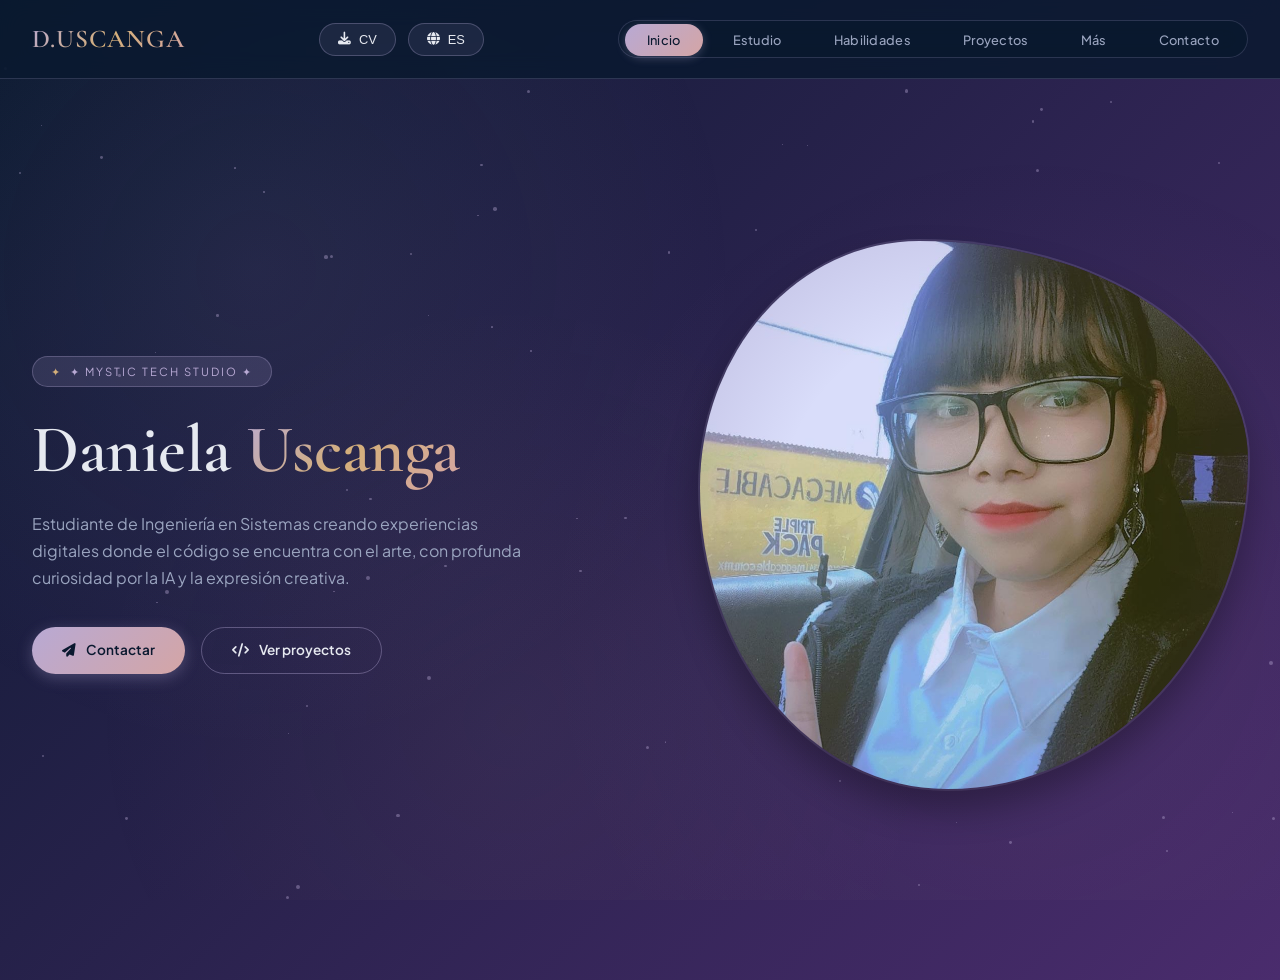
==== commit 0bfafb1d: "Actualización" ====
--- a/index.html
+++ b/index.html
@@ -10,7 +10,7 @@
         href="https://fonts.googleapis.com/css2?family=Plus+Jakarta+Sans:wght@300;400;500;600;700;800&family=Cormorant+Garamond:ital,wght@0,400;0,500;0,600;1,400;1,500&display=swap"
         rel="stylesheet">
     <style>
-        /* ===== ESTILOS (sin cambios, igual que los tuyos) ===== */
+        /* ===== ESTILOS EXISTENTES ===== */
         * {
             margin: 0;
             padding: 0;
@@ -683,6 +683,7 @@
             border-radius: 28px;
             overflow: hidden;
             transition: all 0.4s ease;
+            cursor: pointer;
         }
 
         .project-card:hover {
@@ -762,19 +763,156 @@
             color: var(--lavender);
         }
 
+        /* === NUEVO: Contenedor de botones separados === */
+        .project-buttons {
+            display: flex;
+            flex-wrap: wrap;
+            gap: 12px;
+            margin-top: 16px;
+            align-items: center;
+        }
+
+        .view-gallery-btn {
+            display: inline-flex;
+            align-items: center;
+            gap: 8px;
+            background: rgba(180, 169, 212, 0.2);
+            border: 1px solid rgba(180, 169, 212, 0.3);
+            padding: 8px 16px;
+            border-radius: 30px;
+            font-size: 0.7rem;
+            color: var(--lavender);
+            cursor: pointer;
+            transition: all 0.3s ease;
+            font-weight: 500;
+        }
+
+        .view-gallery-btn:hover {
+            background: var(--lavender);
+            color: var(--navy);
+        }
+
         .project-link {
             display: inline-flex;
             align-items: center;
             gap: 8px;
             color: var(--gold-soft);
             text-decoration: none;
-            font-size: 0.8rem;
+            font-size: 0.75rem;
             font-weight: 500;
             transition: gap 0.3s;
+            background: rgba(212, 175, 122, 0.15);
+            padding: 8px 16px;
+            border-radius: 30px;
         }
 
         .project-link:hover {
             gap: 12px;
+            background: rgba(212, 175, 122, 0.3);
+        }
+
+        /* ===== ESTILOS DEL MODAL CARRUSEL ===== */
+        .modal-carousel {
+            display: none;
+            position: fixed;
+            z-index: 9999;
+            top: 0;
+            left: 0;
+            width: 100%;
+            height: 100%;
+            background-color: rgba(0, 0, 0, 0.9);
+            backdrop-filter: blur(5px);
+            justify-content: center;
+            align-items: center;
+        }
+
+        .modal-carousel.active {
+            display: flex;
+        }
+
+        .modal-content {
+            max-width: 90vw;
+            max-height: 90vh;
+            position: relative;
+            background: transparent;
+        }
+
+        .modal-content img {
+            width: 100%;
+            height: auto;
+            max-height: 80vh;
+            object-fit: contain;
+            border-radius: 16px;
+            box-shadow: 0 0 30px rgba(0, 0, 0, 0.5);
+        }
+
+        .carousel-prev,
+        .carousel-next {
+            position: absolute;
+            top: 50%;
+            transform: translateY(-50%);
+            background: rgba(0, 0, 0, 0.6);
+            color: white;
+            border: none;
+            font-size: 2rem;
+            cursor: pointer;
+            padding: 12px 18px;
+            border-radius: 50%;
+            transition: all 0.3s ease;
+            z-index: 10000;
+        }
+
+        .carousel-prev:hover,
+        .carousel-next:hover {
+            background: var(--lavender);
+            color: var(--navy);
+        }
+
+        .carousel-prev {
+            left: 20px;
+        }
+
+        .carousel-next {
+            right: 20px;
+        }
+
+        .close-modal {
+            position: absolute;
+            top: 20px;
+            right: 40px;
+            color: white;
+            font-size: 3rem;
+            cursor: pointer;
+            transition: 0.3s;
+            z-index: 10000;
+        }
+
+        .close-modal:hover {
+            color: var(--lavender);
+        }
+
+        .carousel-indicators {
+            position: absolute;
+            bottom: 20px;
+            left: 50%;
+            transform: translateX(-50%);
+            display: flex;
+            gap: 12px;
+            z-index: 10000;
+        }
+
+        .indicator {
+            width: 10px;
+            height: 10px;
+            border-radius: 50%;
+            background: rgba(255, 255, 255, 0.5);
+            cursor: pointer;
+            transition: 0.3s;
+        }
+
+        .indicator.active {
+            background: var(--lavender);
+            transform: scale(1.2);
         }
 
         .hobbies-grid {
@@ -1340,7 +1478,7 @@
             </div>
         </section>
 
-        <!-- WORK - PROYECTOS -->
+        <!-- WORK - PROYECTOS CON BOTONES SEPARADOS -->
         <section id="work" class="section">
             <div class="container">
                 <div class="section-header">
@@ -1351,8 +1489,8 @@
                 </div>
                 <div class="projects-grid">
 
-                    <!-- ARCHIMARKET3D - 2026 - En desarrollo + trabajo en equipo -->
-                    <div class="project-card">
+                    <!-- ARCHIMARKET3D - 2026 -->
+                    <div class="project-card" data-project="archimarket">
                         <div class="project-img">
                             <img src="./img/ArchiMarket3D.png" alt="ArchiMarket3D">
                         </div>
@@ -1362,12 +1500,11 @@
                                 <i class="fas fa-code-branch"></i> <span data-en="In development"
                                     data-es="En desarrollo">En desarrollo</span> · 2026
                             </div>
-                            <p data-en="Marketplace specialized in selling 3D models for architecture and design. Project developed as a pair-programming team, coordinating both web platform and mobile app. Includes integrated 3D viewer, purchase-validated review system, PayPal payments and three license types (Personal, Business, Unlimited)."
-                                data-es="Marketplace especializado en la venta de modelos 3D para arquitectura y diseño. Proyecto desarrollado en equipo (pareja), donde coordinamos tanto la plataforma web como la app móvil. Incluye visor 3D integrado, sistema de reseñas con validación de compra, pagos vía PayPal y tres tipos de licencia (Personal, Empresarial, Ilimitada).">
+                            <p data-en="Marketplace specialized in selling 3D models for architecture and design. Project developed as a pair-programming team, coordinating both web platform and mobile app. Includes integrated 3D viewer, purchase-validated review system, PayPal payments and three license types."
+                                data-es="Marketplace especializado en la venta de modelos 3D para arquitectura y diseño. Proyecto desarrollado en equipo (pareja), donde coordinamos tanto la plataforma web como la app móvil. Incluye visor 3D integrado, sistema de reseñas con validación de compra, pagos vía PayPal y tres tipos de licencia.">
                                 Marketplace especializado en la venta de modelos 3D para arquitectura y diseño.
                                 Proyecto desarrollado en equipo (pareja), donde coordinamos tanto la plataforma web
-                                como la app móvil. Incluye visor 3D integrado, sistema de reseñas con validación de
-                                compra, pagos vía PayPal y tres tipos de licencia (Personal, Empresarial, Ilimitada).
+                                como la app móvil.
                             </p>
                             <div class="project-tags">
                                 <span class="project-tag">Laravel</span>
@@ -1375,15 +1512,19 @@
                                 <span class="project-tag">React Native</span>
                                 <span class="project-tag">PayPal API</span>
                             </div>
-                            <a href="https://github.com/DannyUR/ArchiMarket3D" target="_blank" class="project-link">
-                                <i class="fab fa-github"></i> <span data-en="View code on GitHub"
-                                    data-es="Ver código en GitHub">Ver código en GitHub</span> →
-                            </a>
-                        </div>
-                    </div>
-
-                    <!-- VELAMAR - 2025 - Completado + trabajo en equipo -->
-                    <div class="project-card">
+                            <div class="project-buttons">
+                                <div class="view-gallery-btn" data-project="archimarket">
+                                    <i class="fas fa-images"></i> <span data-en="View gallery" data-es="Ver galería">Ver galería</span>
+                                </div>
+                                <a href="https://github.com/DannyUR/ArchiMarket3D" target="_blank" class="project-link">
+                                    <i class="fab fa-github"></i> <span data-en="View code on GitHub" data-es="Ver código en GitHub">Ver código en GitHub</span> →
+                                </a>
+                            </div>
+                        </div>
+                    </div>
+
+                    <!-- VELAMAR - 2025 -->
+                    <div class="project-card" data-project="velamar">
                         <div class="project-img">
                             <img src="./img/Velamar.png" alt="Velamar">
                         </div>
@@ -1396,9 +1537,7 @@
                             <p data-en="Web platform for apartment management at Residencias Velamar. Developed as a pair-programming team, enables admins to manage data through an administrative panel while clients access information via intuitive interface."
                                 data-es="Plataforma web para la administración de departamentos en Residencias Velamar. Desarrollado en equipo (pareja), permite al administrador gestionar datos mediante un panel administrativo y al cliente consultar información a través de una interfaz intuitiva.">
                                 Plataforma web para la administración de departamentos en Residencias Velamar.
-                                Desarrollado en equipo (pareja), permite al administrador gestionar datos mediante
-                                un panel administrativo y al cliente consultar información a través de una interfaz
-                                intuitiva.
+                                Desarrollado en equipo (pareja).
                             </p>
                             <div class="project-tags">
                                 <span class="project-tag">PHP</span>
@@ -1406,15 +1545,19 @@
                                 <span class="project-tag">JavaScript</span>
                                 <span class="project-tag">MariaDB</span>
                             </div>
-                            <a href="https://github.com/MagdielD901/velamar" target="_blank" class="project-link">
-                                <i class="fab fa-github"></i> <span data-en="View code on GitHub"
-                                    data-es="Ver código en GitHub">Ver código en GitHub</span> →
-                            </a>
-                        </div>
-                    </div>
-
-                    <!-- ARTMOOD - 2025 - En desarrollo (corregido) -->
-                    <div class="project-card">
+                            <div class="project-buttons">
+                                <div class="view-gallery-btn" data-project="velamar">
+                                    <i class="fas fa-images"></i> <span data-en="View gallery" data-es="Ver galería">Ver galería</span>
+                                </div>
+                                <a href="https://github.com/MagdielD901/velamar" target="_blank" class="project-link">
+                                    <i class="fab fa-github"></i> <span data-en="View code on GitHub" data-es="Ver código en GitHub">Ver código en GitHub</span> →
+                                </a>
+                            </div>
+                        </div>
+                    </div>
+
+                    <!-- ARTMOOD - 2025 -->
+                    <div class="project-card" data-project="artmood">
                         <div class="project-img">
                             <img src="./img/ArtMood.png" alt="ArtMood">
                         </div>
@@ -1424,11 +1567,10 @@
                                 <i class="fas fa-check-circle"></i> <span data-en="Completed"
                                     data-es="Completado">Completado</span> · 2025
                             </div>
-                            <p data-en="Interactive web app where artists can share illustrations, photographs and digital works associated with specific emotions. Fosters creative expression and connection among creators through comments and visual reactions."
-                                data-es="Aplicación web interactiva donde artistas pueden compartir ilustraciones, fotografías y obras digitales asociadas a emociones específicas. Fomenta la expresión creativa y conexión entre creadores mediante comentarios y reacciones visuales.">
-                                Aplicación web interactiva donde artistas pueden compartir ilustraciones, fotografías
-                                y obras digitales asociadas a emociones específicas. Fomenta la expresión creativa y
-                                conexión entre creadores mediante comentarios y reacciones visuales.
+                            <p data-en="Interactive web app where artists can share illustrations, photographs and digital works associated with specific emotions. Fosters creative expression and connection among creators."
+                                data-es="Aplicación web interactiva donde artistas pueden compartir ilustraciones, fotografías y obras digitales asociadas a emociones específicas. Fomenta la expresión creativa y conexión entre creadores.">
+                                Aplicación web interactiva donde artistas pueden compartir ilustraciones y obras digitales asociadas a emociones.
+                                Desarrollado en equipo (pareja).
                             </p>
                             <div class="project-tags">
                                 <span class="project-tag">React</span>
@@ -1436,15 +1578,19 @@
                                 <span class="project-tag">MySQL</span>
                                 <span class="project-tag">PHP</span>
                             </div>
-                            <a href="https://github.com/DannyUR/ArtMood" target="_blank" class="project-link">
-                                <i class="fab fa-github"></i> <span data-en="View code on GitHub"
-                                    data-es="Ver código en GitHub">Ver código en GitHub</span> →
-                            </a>
-                        </div>
-                    </div>
-
-                    <!-- RADIOCLICK - 2024 - En desarrollo -->
-                    <div class="project-card">
+                            <div class="project-buttons">
+                                <div class="view-gallery-btn" data-project="artmood">
+                                    <i class="fas fa-images"></i> <span data-en="View gallery" data-es="Ver galería">Ver galería</span>
+                                </div>
+                                <a href="https://github.com/DannyUR/ArtMood" target="_blank" class="project-link">
+                                    <i class="fab fa-github"></i> <span data-en="View code on GitHub" data-es="Ver código en GitHub">Ver código en GitHub</span> →
+                                </a>
+                            </div>
+                        </div>
+                    </div>
+
+                    <!-- RADIOCLICK - 2024 -->
+                    <div class="project-card" data-project="radioclick">
                         <div class="project-img">
                             <img src="./img/RadioClick.png" alt="RadioClick">
                         </div>
@@ -1454,21 +1600,23 @@
                                 <i class="fas fa-code-branch"></i> <span data-en="In development"
                                     data-es="En desarrollo">En desarrollo</span> · 2024
                             </div>
-                            <p data-en="Website to discover and listen to podcasts. Initial learning project that helped consolidate front-end web development fundamentals. Responsive design prototype with audio playback."
-                                data-es="Sitio web para descubrir y escuchar podcasts. Proyecto inicial de aprendizaje que permitió consolidar fundamentos de desarrollo web front-end. Prototipo con diseño responsivo y reproducción de audio.">
-                                Sitio web para descubrir y escuchar podcasts. Proyecto inicial de aprendizaje que
-                                permitió consolidar fundamentos de desarrollo web front-end. Prototipo con diseño
-                                responsivo y reproducción de audio.
+                            <p data-en="Website to discover and listen to podcasts. Initial learning project that helped consolidate front-end web development fundamentals."
+                                data-es="Sitio web para descubrir y escuchar podcasts. Proyecto inicial de aprendizaje que permitió consolidar fundamentos de desarrollo web front-end.">
+                                Sitio web para descubrir y escuchar podcasts. Proyecto inicial de aprendizaje front-end.
                             </p>
                             <div class="project-tags">
                                 <span class="project-tag">HTML</span>
                                 <span class="project-tag">CSS</span>
                                 <span class="project-tag">JavaScript</span>
                             </div>
-                            <a href="https://github.com/DannyUR/RadioClick" target="_blank" class="project-link">
-                                <i class="fab fa-github"></i> <span data-en="View code on GitHub"
-                                    data-es="Ver código en GitHub">Ver código en GitHub</span> →
-                            </a>
+                            <div class="project-buttons">
+                                <div class="view-gallery-btn" data-project="radioclick">
+                                    <i class="fas fa-images"></i> <span data-en="View gallery" data-es="Ver galería">Ver galería</span>
+                                </div>
+                                <a href="https://github.com/DannyUR/RadioClick" target="_blank" class="project-link">
+                                    <i class="fab fa-github"></i> <span data-en="View code on GitHub" data-es="Ver código en GitHub">Ver código en GitHub</span> →
+                                </a>
+                            </div>
                         </div>
                     </div>
 
@@ -1508,31 +1656,24 @@
                     </div>
                 </div>
                 <div class="gallery-grid">
-                    <!-- Maceta Inteligente -->
                     <div class="gallery-item"><img src="./img/MacetaInteligente.png" alt="Smart Pot">
                         <div class="gallery-overlay">
                             <h4 data-en="Smart Pot" data-es="Maceta Inteligente">Maceta Inteligente</h4>
                             <p>Arduino · IoT</p>
                         </div>
                     </div>
-
-                    <!-- Adobe Illustrator -->
                     <div class="gallery-item"><img src="./img/AdobeIllustrator.png" alt="Illustrator">
                         <div class="gallery-overlay">
                             <h4 data-en="Adobe Illustrator" data-es="Adobe Illustrator">Adobe Illustrator</h4>
                             <p data-en="Vector design" data-es="Diseño vectorial">Diseño vectorial</p>
                         </div>
                     </div>
-
-                    <!-- Clickteam Fusion -->
                     <div class="gallery-item"><img src="./img/Plataforma.png" alt="Game dev">
                         <div class="gallery-overlay">
                             <h4 data-en="Clickteam Fusion" data-es="Clickteam Fusion">Clickteam Fusion</h4>
                             <p data-en="Game development" data-es="Desarrollo de juegos">Desarrollo de juegos</p>
                         </div>
                     </div>
-
-                    <!-- Animación 2D (GIF) -->
                     <div class="gallery-item">
                         <img src="./img/Un-dia-normal_o-no.gif" alt="2D Animation">
                         <div class="gallery-overlay">
@@ -1541,8 +1682,6 @@
                                 data-es="Adobe Animate · Animación en proceso">Adobe Animate · Animación en proceso</p>
                         </div>
                     </div>
-
-                    <!-- Papercraft / Origami -->
                     <div class="gallery-item">
                         <img src="./img/PapercraftKinbyMario.jpeg" alt="Papercraft figure">
                         <div class="gallery-overlay">
@@ -1551,8 +1690,6 @@
                                 Figura 3D · Paciencia y precisión</p>
                         </div>
                     </div>
-
-                    <!-- Manualidad reciente -->
                     <div class="gallery-item">
                         <img src="./img/ManualidadReciente.jpeg" alt="Handicraft">
                         <div class="gallery-overlay">
@@ -1560,8 +1697,6 @@
                             <p data-en="Creative expression" data-es="Expresión creativa">Expresión creativa</p>
                         </div>
                     </div>
-
-                    <!-- Figura 3D impresa -->
                     <div class="gallery-item">
                         <img src="./img/Figura3D_1.jpeg" alt="3D printed figure">
                         <div class="gallery-overlay">
@@ -1571,8 +1706,6 @@
                                 Imprimiendo figuras en 3D de algún personaje que nos guste</p>
                         </div>
                     </div>
-
-                    <!-- Dibujo a lápiz tradicional / lienzo -->
                     <div class="gallery-item">
                         <img src="./img/DibujoLienzo.jpeg" alt="Pencil drawing on canvas">
                         <div class="gallery-overlay">
@@ -1582,8 +1715,6 @@
                                 Personaje dibujado en lienzo con lápices de grafito</p>
                         </div>
                     </div>
-
-                    <!-- Ilustración digital -->
                     <div class="gallery-item">
                         <img src="./img/IlustracionDigital.png" alt="Digital illustration">
                         <div class="gallery-overlay">
@@ -1592,8 +1723,6 @@
                                 / Krita</p>
                         </div>
                     </div>
-
-                    <!-- Brazo robótico con servomotores -->
                     <div class="gallery-item">
                         <img src="./img/BrazoRobotico.jpeg" alt="Robotic arm with servomotors">
                         <div class="gallery-overlay">
@@ -1658,8 +1787,19 @@
         </section>
     </main>
 
+    <!-- MODAL PARA CARRUSEL DE IMÁGENES -->
+    <div id="projectModal" class="modal-carousel">
+        <span class="close-modal">&times;</span>
+        <button class="carousel-prev">&#10094;</button>
+        <button class="carousel-next">&#10095;</button>
+        <div class="modal-content">
+            <img id="modalImage" src="" alt="Vista previa del proyecto">
+        </div>
+        <div class="carousel-indicators" id="carouselIndicators"></div>
+    </div>
+
     <script>
-        // Estrellas flotantes
+        // ==================== ESTRELLAS FLOTANTES ====================
         const starsContainer = document.getElementById('stars-container');
         for (let i = 0; i < 80; i++) {
             const star = document.createElement('div');
@@ -1673,35 +1813,30 @@
             starsContainer.appendChild(star);
         }
 
-        // Menú móvil
+        // ==================== MENÚ MÓVIL ====================
         document.querySelector('.menu-toggle')?.addEventListener('click', () => {
             document.querySelector('.nav-links')?.classList.toggle('active');
         });
 
-        // Navegación secciones (MEJORADA para también manejar botones del hero)
+        // ==================== NAVEGACIÓN POR SECCIONES ====================
         const sections = document.querySelectorAll('.section');
         const navLinks = document.querySelectorAll('.nav-links a');
 
         function showSection(id) {
-            // Remover active de todas las secciones
             sections.forEach(s => s.classList.remove('active-section'));
-            // Activar la sección objetivo
             const targetSection = document.querySelector(id);
             if (targetSection) {
                 targetSection.classList.add('active-section');
             }
-            // Actualizar clase active en el navbar
             navLinks.forEach(l => {
                 l.classList.remove('active');
                 if (l.getAttribute('href') === id) {
                     l.classList.add('active');
                 }
             });
-            // Scroll suave al inicio
             window.scrollTo({ top: 0, behavior: 'smooth' });
         }
 
-        // Eventos para enlaces del navbar
         navLinks.forEach(link => {
             link.addEventListener('click', (e) => {
                 e.preventDefault();
@@ -1710,7 +1845,7 @@
             });
         });
 
-        // NUEVO: Eventos para los botones del hero (Contactar y Ver proyectos)
+        // Botones del hero
         const heroBtns = document.querySelectorAll('.hero-btns a');
         heroBtns.forEach(btn => {
             btn.addEventListener('click', (e) => {
@@ -1732,23 +1867,34 @@
             window.open('cv.html', '_blank');
         });
 
-        // Cambio de idioma (MEJORADO para también traducir textos dentro de spans y elementos con data-en/data-es)
+        // ==================== IDIOMA ====================
         let currentLang = 'es';
 
         function updateLanguage(lang) {
-            // Traducir elementos con atributo data-en y data-es
             document.querySelectorAll('[data-en][data-es]').forEach(el => {
-                // Si el elemento tiene hijos que no queremos sobrescribir, mejor manejar solo texto directo
-                // Pero en este caso, la mayoría son elementos con solo texto
-                if (el.children.length === 0 || el.tagName === 'P' || el.tagName === 'H3' || el.tagName === 'H4' || el.tagName === 'SPAN') {
+                if (el.children.length === 0 || el.tagName === 'P' || el.tagName === 'H3' || el.tagName === 'H4' || el.tagName === 'SPAN' || el.classList.contains('view-gallery-btn') || el.classList.contains('project-link')) {
                     const translation = lang === 'en' ? el.getAttribute('data-en') : el.getAttribute('data-es');
                     if (translation !== null) {
-                        el.textContent = translation;
+                        // Mantener los íconos, solo cambiar texto
+                        if (el.classList.contains('view-gallery-btn')) {
+                            const icon = el.querySelector('i');
+                            if (icon) {
+                                const textNode = Array.from(el.childNodes).find(node => node.nodeType === 3);
+                                if (textNode) textNode.textContent = translation;
+                                else {
+                                    const span = document.createElement('span');
+                                    span.textContent = translation;
+                                    el.appendChild(span);
+                                }
+                            } else {
+                                el.textContent = translation;
+                            }
+                        } else {
+                            el.textContent = translation;
+                        }
                     }
                 }
             });
-
-            // Actualizar el texto del botón de idioma
             document.getElementById('langText').textContent = lang === 'en' ? 'EN' : 'ES';
             currentLang = lang;
         }
@@ -1757,7 +1903,7 @@
             updateLanguage(currentLang === 'es' ? 'en' : 'es');
         });
 
-        // Animación barras de skills
+        // ==================== ANIMACIÓN BARRAS SKILLS ====================
         const bars = document.querySelectorAll('.skill-progress');
         const observer = new IntersectionObserver((entries) => {
             entries.forEach(e => {
@@ -1770,6 +1916,168 @@
             });
         }, { threshold: 0.3 });
         bars.forEach(b => observer.observe(b));
+
+        // ==================== CARRUSEL PARA PROYECTOS ====================
+        const projectImages = {
+            archimarket: [
+                "./img/ArchiMarket3D_1.png",
+                "./img/ArchiMarket3D_2.png",
+                "./img/ArchiMarket3D_3.png",
+                "./img/ArchiMarket3D_4.png",
+                "./img/ArchiMarket3D_5.png",
+                "./img/ArchiMarket3D_6.png",
+                "./img/ArchiMarket3D_7.png",
+                "./img/ArchiMarket3D_8.png",
+                "./img/ArchiMarket3D_9.png",
+                "./img/ArchiMarket3D_10.png",
+                "./img/ArchiMarket3D_11.png",
+                "./img/ArchiMarket3D_12.png",
+                "./img/ArchiMarket3D_13.png",
+                "./img/ArchiMarket3D_14.png",
+                "./img/ArchiMarket3D_15.png",
+            ],
+            velamar: [
+                "./img/Velamar_1.png",
+                "./img/Velamar_2.png",
+                "./img/Velamar_3.png",
+                "./img/Velamar_4.png"
+            ],
+            artmood: [
+                "./img/ArtMood_1.png",
+                "./img/ArtMood_2.png",
+                "./img/ArtMood_3.png",
+                "./img/ArtMood_4.png",
+                "./img/ArtMood_5.png",
+                "./img/ArtMood_6.png",
+                "./img/ArtMood_7.png",
+                "./img/ArtMood_8.png",
+                "./img/ArtMood_9.png"
+            ],
+            radioclick: [
+                "./img/RadioClick_1.png",
+                "./img/RadioClick_2.png",
+                "./img/RadioClick_3.png",
+                "./img/RadioClick_4.png",
+                "./img/RadioClick_5.png",
+                "./img/RadioClick_6.png"
+            ]
+        };
+
+        let currentProjectId = null;
+        let currentImageIndex = 0;
+        let currentImagesArray = [];
+
+        const modal = document.getElementById('projectModal');
+        const modalImage = document.getElementById('modalImage');
+        const closeModal = document.querySelector('.close-modal');
+        const prevBtn = document.querySelector('.carousel-prev');
+        const nextBtn = document.querySelector('.carousel-next');
+        const indicatorsContainer = document.getElementById('carouselIndicators');
+
+        function openProjectGallery(projectId, startIndex = 0) {
+            if (!projectImages[projectId]) {
+                console.warn(`No hay imágenes para el proyecto: ${projectId}`);
+                return;
+            }
+            currentProjectId = projectId;
+            currentImagesArray = projectImages[projectId];
+            currentImageIndex = startIndex;
+            updateModalImage();
+            updateIndicators();
+            modal.classList.add('active');
+        }
+
+        function updateModalImage() {
+            if (currentImagesArray[currentImageIndex]) {
+                modalImage.src = currentImagesArray[currentImageIndex];
+                modalImage.alt = `Imagen ${currentImageIndex + 1} de ${currentProjectId}`;
+            }
+        }
+
+        function updateIndicators() {
+            indicatorsContainer.innerHTML = '';
+            currentImagesArray.forEach((_, index) => {
+                const indicator = document.createElement('div');
+                indicator.classList.add('indicator');
+                if (index === currentImageIndex) {
+                    indicator.classList.add('active');
+                }
+                indicator.addEventListener('click', () => {
+                    currentImageIndex = index;
+                    updateModalImage();
+                    updateIndicators();
+                });
+                indicatorsContainer.appendChild(indicator);
+            });
+        }
+
+        function nextImage() {
+            if (currentImagesArray.length > 0) {
+                currentImageIndex = (currentImageIndex + 1) % currentImagesArray.length;
+                updateModalImage();
+                updateIndicators();
+            }
+        }
+
+        function prevImage() {
+            if (currentImagesArray.length > 0) {
+                currentImageIndex = (currentImageIndex - 1 + currentImagesArray.length) % currentImagesArray.length;
+                updateModalImage();
+                updateIndicators();
+            }
+        }
+
+        prevBtn.addEventListener('click', (e) => {
+            e.stopPropagation();
+            prevImage();
+        });
+
+        nextBtn.addEventListener('click', (e) => {
+            e.stopPropagation();
+            nextImage();
+        });
+
+        closeModal.addEventListener('click', () => {
+            modal.classList.remove('active');
+        });
+
+        modal.addEventListener('click', (e) => {
+            if (e.target === modal) {
+                modal.classList.remove('active');
+            }
+        });
+
+        document.addEventListener('keydown', (e) => {
+            if (!modal.classList.contains('active')) return;
+            if (e.key === 'ArrowLeft') {
+                prevImage();
+            } else if (e.key === 'ArrowRight') {
+                nextImage();
+            } else if (e.key === 'Escape') {
+                modal.classList.remove('active');
+            }
+        });
+
+        document.querySelectorAll('.view-gallery-btn').forEach(btn => {
+            btn.addEventListener('click', (e) => {
+                e.stopPropagation();
+                const projectId = btn.getAttribute('data-project');
+                if (projectId && projectImages[projectId]) {
+                    openProjectGallery(projectId);
+                }
+            });
+        });
+
+        document.querySelectorAll('.project-card').forEach(card => {
+            card.addEventListener('click', (e) => {
+                if (e.target.closest('.project-link')) return;
+                if (e.target.closest('.view-gallery-btn')) return;
+                const projectId = card.getAttribute('data-project');
+                if (projectId && projectImages[projectId]) {
+                    openProjectGallery(projectId);
+                }
+            });
+        });
     </script>
 </body>
 
